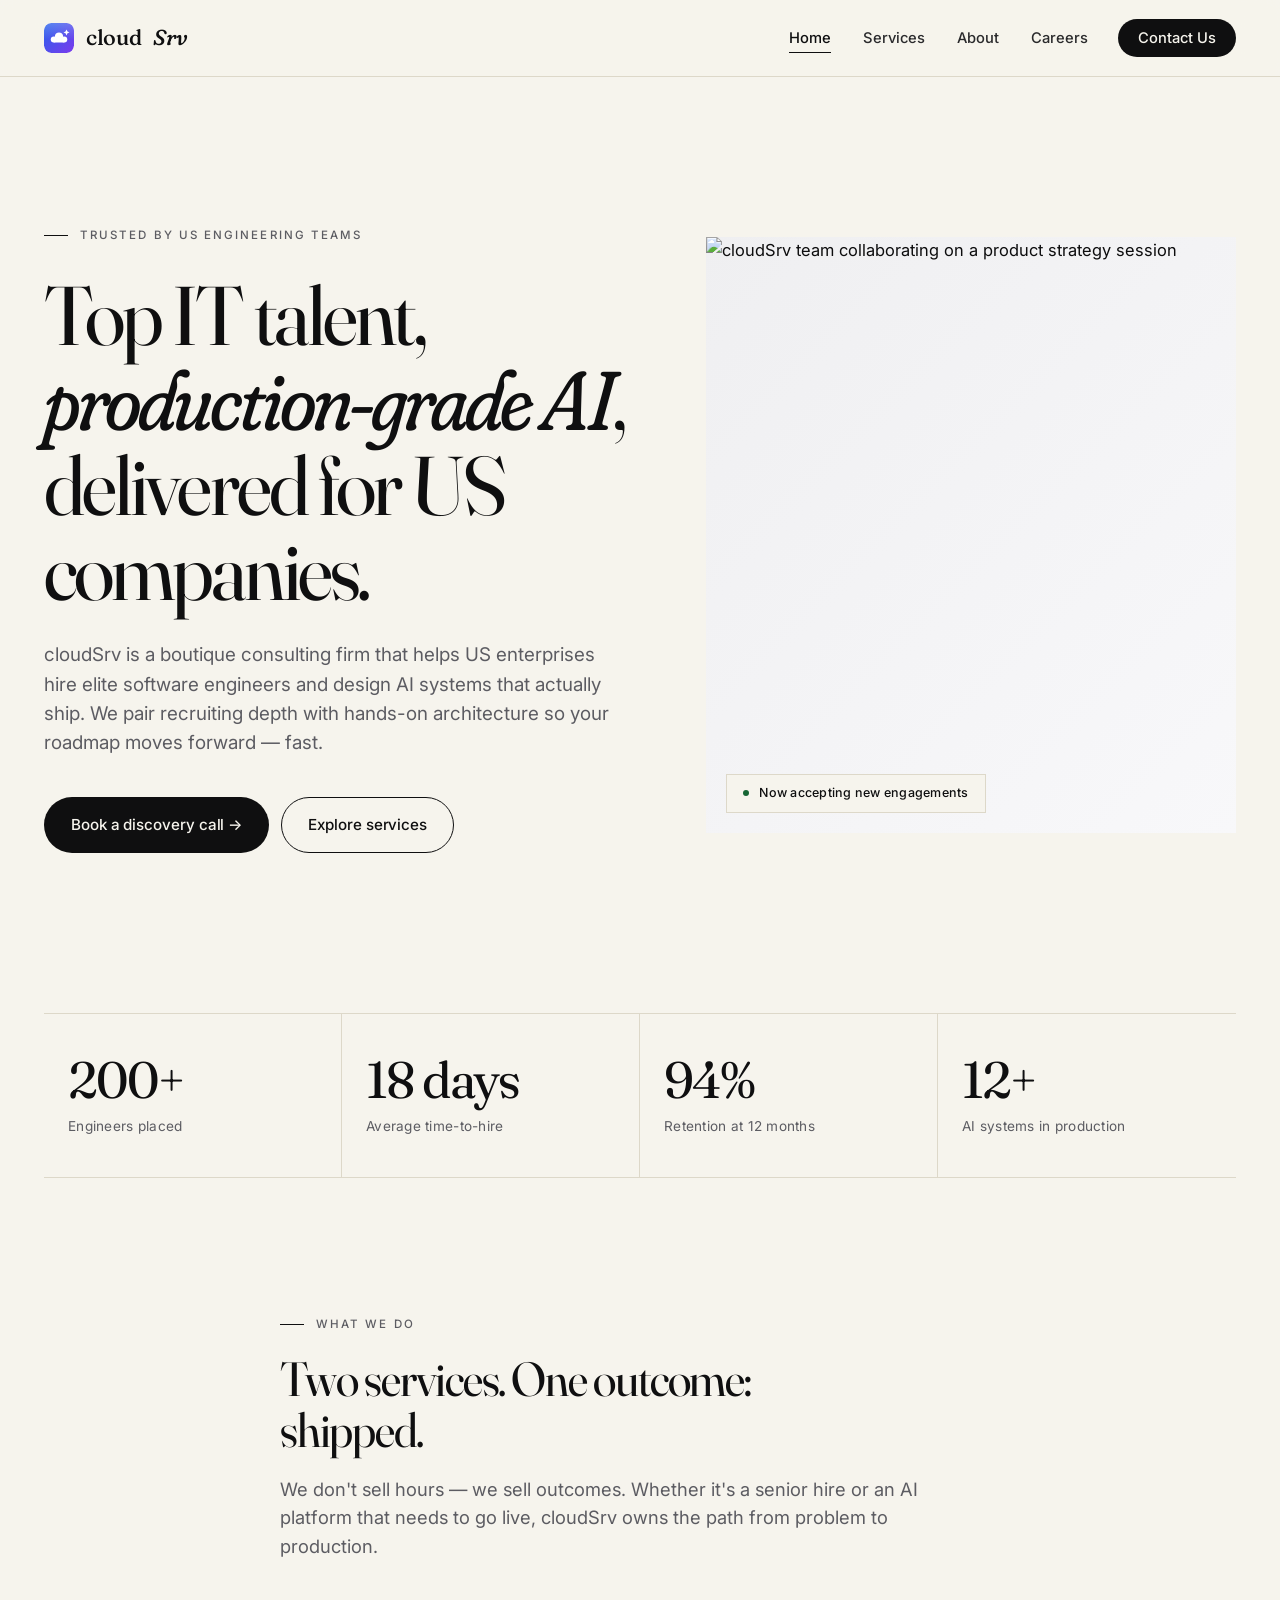
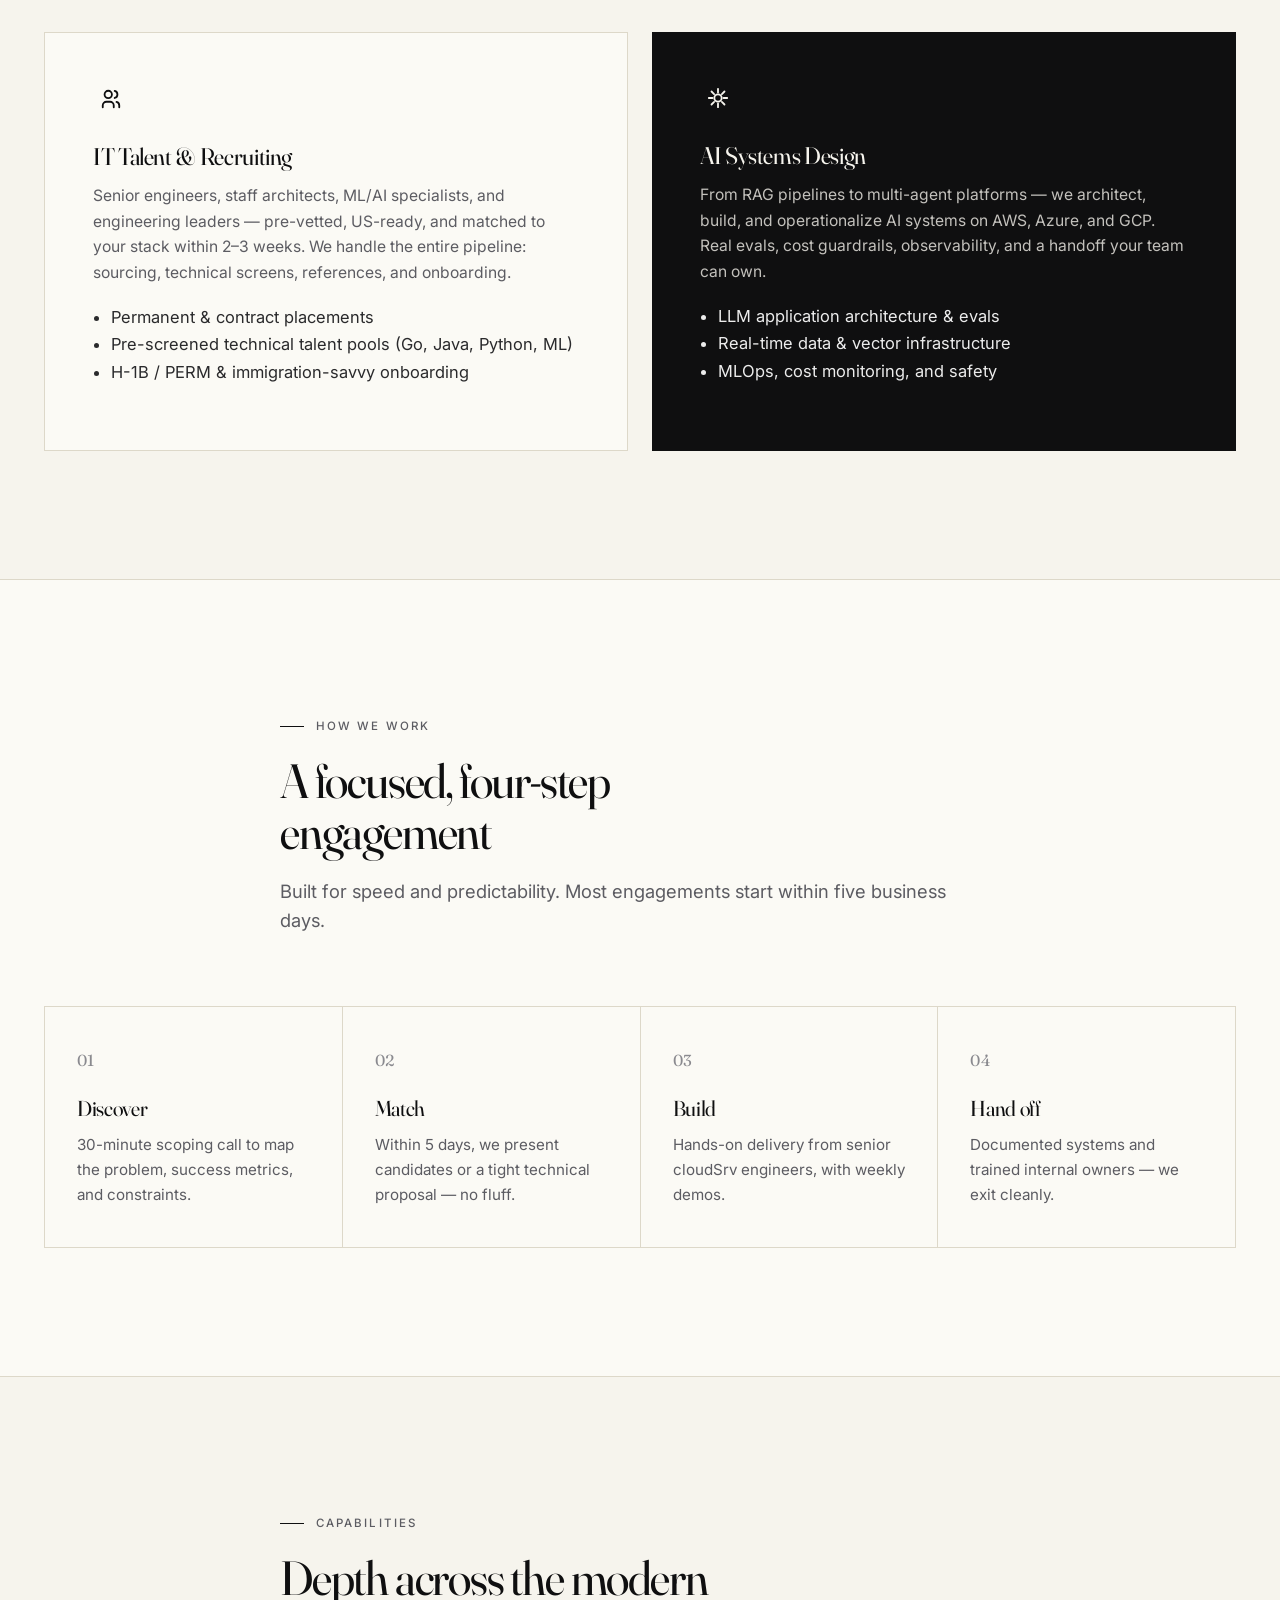
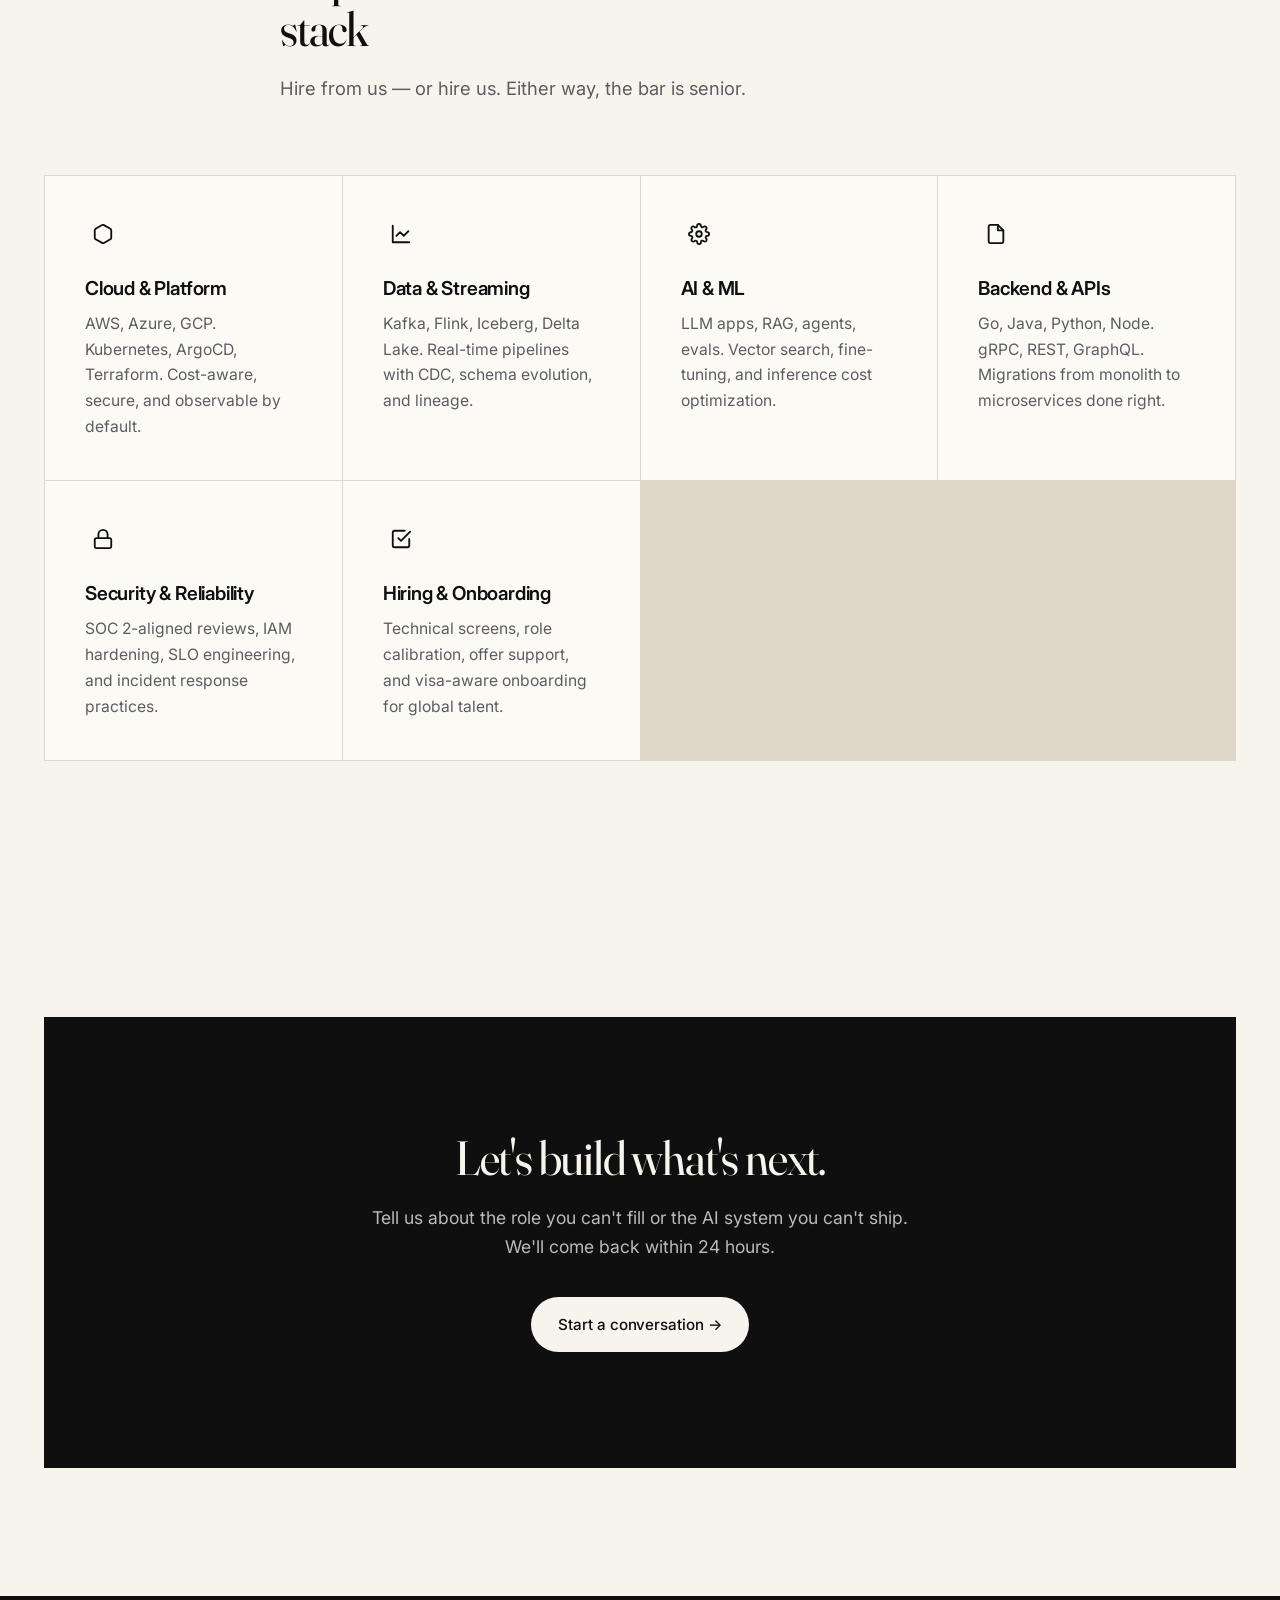
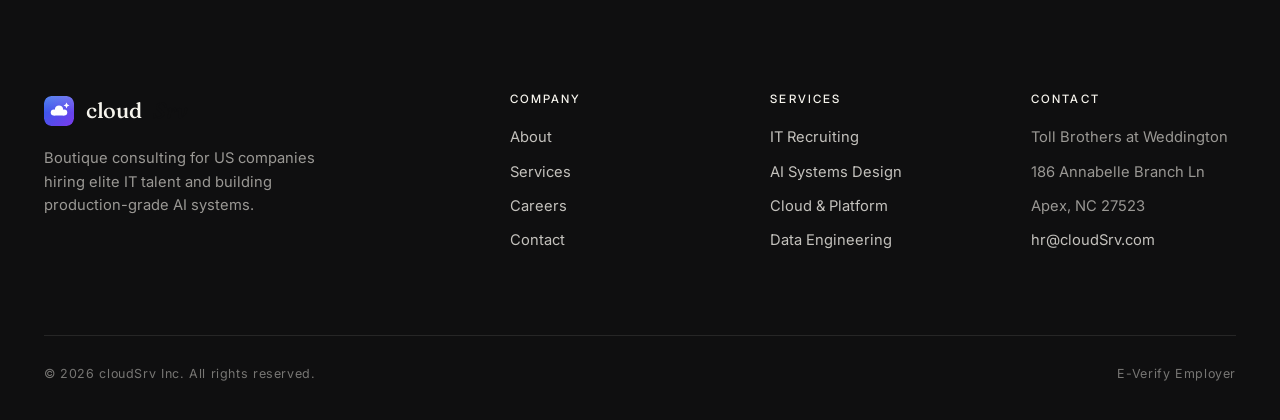
==== index.html @ b910a532 "Editorial redesign: serif display, cream palette, hairline aesthetic Major typographic and aesthetic" ====
<!DOCTYPE html>
<html lang="en">
<head>
  <meta charset="UTF-8" />
  <meta name="viewport" content="width=device-width, initial-scale=1" />
  <title>cloudSrv — Top IT Talent & AI Systems for US Companies</title>
  <meta name="description" content="cloudSrv helps US companies hire elite IT engineers and design production-grade AI systems. Boutique consulting with measurable outcomes." />
  <link rel="icon" type="image/svg+xml" href="assets/logo.svg" />
  <link rel="alternate icon" type="image/png" href="images/favicon.png" />
  <link rel="preconnect" href="https://fonts.googleapis.com" />
  <link rel="preconnect" href="https://fonts.gstatic.com" crossorigin />
  <link href="https://fonts.googleapis.com/css2?family=Fraunces:opsz,wght,SOFT@9..144,300..700,0..100&family=Inter:wght@400;500;600;700&display=swap" rel="stylesheet" />
  <link rel="stylesheet" href="assets/style.css" />
</head>
<body>
<a href="#main" class="skip-link">Skip to content</a>

<nav class="nav">
  <div class="container nav-inner">
    <a href="index.html" class="brand">
      <img class="brand-mark" src="assets/logo.svg" alt="cloudSrv logo" width="36" height="36">
      cloud<span class="brand-light">Srv</span>
    </a>
    <button class="nav-toggle" aria-label="Menu" onclick="document.getElementById('navlinks').classList.toggle('open')">
      <span></span><span></span><span></span>
    </button>
    <ul class="nav-links" id="navlinks">
      <li><a href="index.html" class="active">Home</a></li>
      <li><a href="services.html">Services</a></li>
      <li><a href="aboutus.html">About</a></li>
      <li><a href="careers.html">Careers</a></li>
      <li><a href="contactus.html" class="nav-cta">Contact Us</a></li>
    </ul>
  </div>
</nav>
<main id="main">

<section class="hero">
  <div class="container">
    <div class="hero-grid">
      <div class="hero-inner">
        <span class="eyebrow">Trusted by US Engineering Teams</span>
        <h1>Top IT talent, <span class="gradient-text">production-grade AI</span>, delivered for US companies.</h1>
        <p class="lead">cloudSrv is a boutique consulting firm that helps US enterprises hire elite software engineers and design AI systems that actually ship. We pair recruiting depth with hands-on architecture so your roadmap moves forward — fast.</p>
        <div class="hero-ctas">
          <a href="contactus.html" class="btn btn-primary">Book a discovery call →</a>
          <a href="services.html" class="btn btn-secondary">Explore services</a>
        </div>
      </div>
      <div class="hero-media">
        <img src="https://images.unsplash.com/photo-1522071820081-009f0129c71c?w=1200&amp;q=80&amp;auto=format&amp;fit=crop" alt="cloudSrv team collaborating on a product strategy session" loading="eager" />
        <span class="hero-media-badge">Now accepting new engagements</span>
      </div>
    </div>
  </div>
</section>

<section class="container">
  <div class="stats">
    <div class="stat"><div class="stat-num">200+</div><div class="stat-label">Engineers placed</div></div>
    <div class="stat"><div class="stat-num">18 days</div><div class="stat-label">Average time-to-hire</div></div>
    <div class="stat"><div class="stat-num">94%</div><div class="stat-label">Retention at 12 months</div></div>
    <div class="stat"><div class="stat-num">12+</div><div class="stat-label">AI systems in production</div></div>
  </div>
</section>

<section class="section">
  <div class="container">
    <div class="section-head">
      <span class="eyebrow">What we do</span>
      <h2>Two services. One outcome: shipped.</h2>
      <p>We don't sell hours — we sell outcomes. Whether it's a senior hire or an AI platform that needs to go live, cloudSrv owns the path from problem to production.</p>
    </div>
    <div class="grid grid-2">
      <div class="card card-feature">
        <div class="card-icon">
          <svg width="26" height="26" viewBox="0 0 24 24" fill="none" stroke="#2563EB" stroke-width="2" stroke-linecap="round" stroke-linejoin="round"><circle cx="9" cy="7" r="4"/><path d="M3 21v-2a4 4 0 0 1 4-4h4a4 4 0 0 1 4 4v2"/><path d="M16 3.13a4 4 0 0 1 0 7.75"/><path d="M21 21v-2a4 4 0 0 0-3-3.87"/></svg>
        </div>
        <h3>IT Talent &amp; Recruiting</h3>
        <p>Senior engineers, staff architects, ML/AI specialists, and engineering leaders — pre-vetted, US-ready, and matched to your stack within 2–3 weeks. We handle the entire pipeline: sourcing, technical screens, references, and onboarding.</p>
        <ul style="margin-top: 18px; padding-left: 18px; color: var(--ink-2);">
          <li>Permanent &amp; contract placements</li>
          <li>Pre-screened technical talent pools (Go, Java, Python, ML)</li>
          <li>H-1B / PERM &amp; immigration-savvy onboarding</li>
        </ul>
      </div>
      <div class="card card-feature card-grad">
        <div class="card-icon">
          <svg width="26" height="26" viewBox="0 0 24 24" fill="none" stroke="white" stroke-width="2" stroke-linecap="round" stroke-linejoin="round"><path d="M12 2v4"/><path d="M12 18v4"/><path d="m4.93 4.93 2.83 2.83"/><path d="m16.24 16.24 2.83 2.83"/><path d="M2 12h4"/><path d="M18 12h4"/><path d="m4.93 19.07 2.83-2.83"/><path d="m16.24 7.76 2.83-2.83"/><circle cx="12" cy="12" r="4"/></svg>
        </div>
        <h3>AI Systems Design</h3>
        <p>From RAG pipelines to multi-agent platforms — we architect, build, and operationalize AI systems on AWS, Azure, and GCP. Real evals, cost guardrails, observability, and a handoff your team can own.</p>
        <ul style="margin-top: 18px; padding-left: 18px; color: rgba(255,255,255,0.92);">
          <li>LLM application architecture &amp; evals</li>
          <li>Real-time data &amp; vector infrastructure</li>
          <li>MLOps, cost monitoring, and safety</li>
        </ul>
      </div>
    </div>
  </div>
</section>

<section class="section section-alt">
  <div class="container">
    <div class="section-head">
      <span class="eyebrow">How we work</span>
      <h2>A focused, four-step engagement</h2>
      <p>Built for speed and predictability. Most engagements start within five business days.</p>
    </div>
    <div class="steps">
      <div class="step"><h4>Discover</h4><p>30-minute scoping call to map the problem, success metrics, and constraints.</p></div>
      <div class="step"><h4>Match</h4><p>Within 5 days, we present candidates or a tight technical proposal — no fluff.</p></div>
      <div class="step"><h4>Build</h4><p>Hands-on delivery from senior cloudSrv engineers, with weekly demos.</p></div>
      <div class="step"><h4>Hand off</h4><p>Documented systems and trained internal owners — we exit cleanly.</p></div>
    </div>
  </div>
</section>

<section class="section">
  <div class="container">
    <div class="section-head">
      <span class="eyebrow">Capabilities</span>
      <h2>Depth across the modern stack</h2>
      <p>Hire from us — or hire us. Either way, the bar is senior.</p>
    </div>
    <div class="grid grid-3 grid-hairline">
      <div class="card">
        <div class="card-icon"><svg width="22" height="22" viewBox="0 0 24 24" fill="none" stroke="#7C3AED" stroke-width="2" stroke-linecap="round" stroke-linejoin="round"><path d="M21 16V8a2 2 0 0 0-1-1.73l-7-4a2 2 0 0 0-2 0l-7 4A2 2 0 0 0 3 8v8a2 2 0 0 0 1 1.73l7 4a2 2 0 0 0 2 0l7-4A2 2 0 0 0 21 16z"/></svg></div>
        <h3>Cloud &amp; Platform</h3>
        <p>AWS, Azure, GCP. Kubernetes, ArgoCD, Terraform. Cost-aware, secure, and observable by default.</p>
      </div>
      <div class="card">
        <div class="card-icon"><svg width="22" height="22" viewBox="0 0 24 24" fill="none" stroke="#2563EB" stroke-width="2" stroke-linecap="round" stroke-linejoin="round"><path d="M3 3v18h18"/><path d="m7 14 4-4 4 4 5-5"/></svg></div>
        <h3>Data &amp; Streaming</h3>
        <p>Kafka, Flink, Iceberg, Delta Lake. Real-time pipelines with CDC, schema evolution, and lineage.</p>
      </div>
      <div class="card">
        <div class="card-icon"><svg width="22" height="22" viewBox="0 0 24 24" fill="none" stroke="#10B981" stroke-width="2" stroke-linecap="round" stroke-linejoin="round"><circle cx="12" cy="12" r="3"/><path d="M19.4 15a1.65 1.65 0 0 0 .33 1.82l.06.06a2 2 0 0 1 0 2.83 2 2 0 0 1-2.83 0l-.06-.06a1.65 1.65 0 0 0-1.82-.33 1.65 1.65 0 0 0-1 1.51V21a2 2 0 0 1-2 2 2 2 0 0 1-2-2v-.09A1.65 1.65 0 0 0 9 19.4a1.65 1.65 0 0 0-1.82.33l-.06.06a2 2 0 0 1-2.83 0 2 2 0 0 1 0-2.83l.06-.06a1.65 1.65 0 0 0 .33-1.82 1.65 1.65 0 0 0-1.51-1H3a2 2 0 0 1-2-2 2 2 0 0 1 2-2h.09A1.65 1.65 0 0 0 4.6 9a1.65 1.65 0 0 0-.33-1.82l-.06-.06a2 2 0 0 1 0-2.83 2 2 0 0 1 2.83 0l.06.06a1.65 1.65 0 0 0 1.82.33H9a1.65 1.65 0 0 0 1-1.51V3a2 2 0 0 1 2-2 2 2 0 0 1 2 2v.09a1.65 1.65 0 0 0 1 1.51 1.65 1.65 0 0 0 1.82-.33l.06-.06a2 2 0 0 1 2.83 0 2 2 0 0 1 0 2.83l-.06.06a1.65 1.65 0 0 0-.33 1.82V9a1.65 1.65 0 0 0 1.51 1H21a2 2 0 0 1 2 2 2 2 0 0 1-2 2h-.09a1.65 1.65 0 0 0-1.51 1z"/></svg></div>
        <h3>AI &amp; ML</h3>
        <p>LLM apps, RAG, agents, evals. Vector search, fine-tuning, and inference cost optimization.</p>
      </div>
      <div class="card">
        <div class="card-icon"><svg width="22" height="22" viewBox="0 0 24 24" fill="none" stroke="#F59E0B" stroke-width="2" stroke-linecap="round" stroke-linejoin="round"><path d="M14 2H6a2 2 0 0 0-2 2v16a2 2 0 0 0 2 2h12a2 2 0 0 0 2-2V8z"/><polyline points="14 2 14 8 20 8"/></svg></div>
        <h3>Backend &amp; APIs</h3>
        <p>Go, Java, Python, Node. gRPC, REST, GraphQL. Migrations from monolith to microservices done right.</p>
      </div>
      <div class="card">
        <div class="card-icon"><svg width="22" height="22" viewBox="0 0 24 24" fill="none" stroke="#EF4444" stroke-width="2" stroke-linecap="round" stroke-linejoin="round"><rect x="3" y="11" width="18" height="11" rx="2" ry="2"/><path d="M7 11V7a5 5 0 0 1 10 0v4"/></svg></div>
        <h3>Security &amp; Reliability</h3>
        <p>SOC 2-aligned reviews, IAM hardening, SLO engineering, and incident response practices.</p>
      </div>
      <div class="card">
        <div class="card-icon"><svg width="22" height="22" viewBox="0 0 24 24" fill="none" stroke="#06B6D4" stroke-width="2" stroke-linecap="round" stroke-linejoin="round"><path d="M9 11l3 3L22 4"/><path d="M21 12v7a2 2 0 0 1-2 2H5a2 2 0 0 1-2-2V5a2 2 0 0 1 2-2h11"/></svg></div>
        <h3>Hiring &amp; Onboarding</h3>
        <p>Technical screens, role calibration, offer support, and visa-aware onboarding for global talent.</p>
      </div>
    </div>
  </div>
</section>

<section class="section">
  <div class="container">
    <div class="cta-band">
      <h2>Let's build what's next.</h2>
      <p>Tell us about the role you can't fill or the AI system you can't ship. We'll come back within 24 hours.</p>
      <a href="contactus.html" class="btn btn-primary">Start a conversation →</a>
    </div>
  </div>
</section>

</main>
<footer class="footer">
  <div class="container">
    <div class="footer-grid">
      <div>
        <div class="brand">
          <img class="brand-mark" src="assets/logo.svg" alt="cloudSrv logo" width="36" height="36">
          cloud<span class="brand-light">Srv</span>
        </div>
        <p>Boutique consulting for US companies hiring elite IT talent and building production-grade AI systems.</p>
      </div>
      <div>
        <h4>Company</h4>
        <ul>
          <li><a href="aboutus.html">About</a></li>
          <li><a href="services.html">Services</a></li>
          <li><a href="careers.html">Careers</a></li>
          <li><a href="contactus.html">Contact</a></li>
        </ul>
      </div>
      <div>
        <h4>Services</h4>
        <ul>
          <li><a href="services.html#talent">IT Recruiting</a></li>
          <li><a href="services.html#ai">AI Systems Design</a></li>
          <li><a href="services.html#cloud">Cloud &amp; Platform</a></li>
          <li><a href="services.html#data">Data Engineering</a></li>
        </ul>
      </div>
      <div>
        <h4>Contact</h4>
        <ul>
          <li>Toll Brothers at Weddington</li>
          <li>186 Annabelle Branch Ln</li>
          <li>Apex, NC 27523</li>
          <li><a href="mailto:hr@cloudSrv.com">hr@cloudSrv.com</a></li>
        </ul>
      </div>
    </div>
    <div class="footer-bottom">
      <span>© 2026 cloudSrv Inc. All rights reserved.</span>
      <span>E-Verify Employer</span>
    </div>
  </div>
</footer>

</body>
</html>
---- assets/style.css ----
/* cloudSrv — Editorial Design System */
:root {
  /* Palette: warm cream + deep navy. One accent. No gradient soup. */
  --bg:         #F6F4ED;        /* warm cream */
  --surface:    #FBFAF5;        /* pure paper */
  --surface-2:  #EFECDF;        /* recessed cream */
  --ink:        #0F0F10;        /* near-black, never pure */
  --ink-2:      #2A2A2C;
  --muted:      #5C5C62;
  --muted-2:    #8A8A8F;
  --line:       #DDD8C9;        /* warm hairline */
  --line-strong:#1A1A1C;
  --accent:     #15233E;        /* deep navy — the only accent */
  --accent-soft:rgba(21, 35, 62, 0.06);
  --accent-2:   #C2410C;        /* burnt sienna — reserved for rare emphasis */
  --success:    #166534;
  --gradient:   linear-gradient(135deg, #2563EB 0%, #7C3AED 100%); /* retained only for the brand mark */
  --gradient-soft: rgba(21, 35, 62, 0.04);
  --shadow-sm:  0 1px 0 rgba(15, 15, 16, 0.04);
  --shadow-md:  0 1px 0 rgba(15, 15, 16, 0.06);
  --shadow-lg:  0 18px 48px -28px rgba(15, 15, 16, 0.18);
  --radius:     6px;
  --radius-lg:  10px;
  --container:  1240px;
  --font-display: 'Fraunces', 'Iowan Old Style', 'Times New Roman', Georgia, serif;
  --font-sans:    'Inter', -apple-system, BlinkMacSystemFont, 'Segoe UI', Roboto, sans-serif;
}

* { box-sizing: border-box; }
html, body { margin: 0; padding: 0; }
html { scroll-behavior: smooth; }

body {
  font-family: var(--font-sans);
  color: var(--ink);
  background: var(--bg);
  font-size: 16.5px;
  line-height: 1.65;
  -webkit-font-smoothing: antialiased;
  -moz-osx-font-smoothing: grayscale;
  text-rendering: optimizeLegibility;
}

h1, h2, h3, h4, h5 { font-family: var(--font-display); font-weight: 400; letter-spacing: -0.02em; line-height: 1.05; margin: 0 0 0.5em; color: var(--ink); font-variation-settings: "opsz" 144; }
h1 { font-size: clamp(2.6rem, 6.5vw, 5.2rem); letter-spacing: -0.035em; font-weight: 400; line-height: 1.02; }
h2 { font-size: clamp(1.9rem, 4vw, 3rem); letter-spacing: -0.025em; font-weight: 400; }
h3 { font-family: var(--font-sans); font-size: 1.2rem; font-weight: 600; letter-spacing: -0.01em; line-height: 1.3; }
h4 { font-family: var(--font-sans); font-size: 1rem; font-weight: 600; }
em, .accent-italic { font-style: italic; font-family: var(--font-display); font-variation-settings: "opsz" 144, "SOFT" 100; color: var(--ink); }
p { margin: 0 0 1em; color: var(--muted); }
a { color: var(--ink); text-decoration: none; transition: color .2s ease, opacity .2s ease; }
a:hover { color: var(--muted); }
strong { color: var(--ink); font-weight: 600; }

.container { max-width: var(--container); margin: 0 auto; padding: 0 24px; }

/* ===== Navigation ===== */
.nav {
  position: sticky; top: 0; z-index: 50;
  backdrop-filter: saturate(180%) blur(16px);
  -webkit-backdrop-filter: saturate(180%) blur(16px);
  background: rgba(246, 244, 237, 0.82);
  border-bottom: 1px solid var(--line);
}
.nav-inner { display: flex; align-items: center; justify-content: space-between; height: 76px; }
.brand { display: inline-flex; align-items: center; gap: 12px; color: var(--ink); font-family: var(--font-display); font-weight: 500; font-size: 1.35rem; letter-spacing: -0.015em; font-variation-settings: "opsz" 14; }
.brand-mark {
  width: 30px; height: 30px;
  display: block;
  border-radius: 7px;
  transition: transform .25s ease;
}
.brand:hover .brand-mark { transform: rotate(-3deg); }
.brand span.brand-light { color: var(--ink); font-style: italic; font-variation-settings: "opsz" 14, "SOFT" 100; }
.nav-links { display: flex; gap: 4px; align-items: center; list-style: none; padding: 0; margin: 0; }
.nav-links a { color: var(--ink-2); font-weight: 500; padding: 8px 14px; font-size: 0.92rem; transition: color .2s ease; position: relative; }
.nav-links a:hover { color: var(--ink); }
.nav-links a.active { color: var(--ink); }
.nav-links a.active::after {
  content: ''; position: absolute; bottom: 2px; left: 14px; right: 14px;
  height: 1px; background: var(--ink);
}
.nav-links a.nav-cta {
  background: var(--ink); color: var(--bg);
  padding: 10px 20px; border-radius: 999px;
  margin-left: 12px; font-weight: 500;
  transition: background .25s ease, color .25s ease;
}
.nav-links a.nav-cta:hover { background: var(--accent); color: var(--bg); }
.nav-toggle { display: none; background: none; border: none; cursor: pointer; padding: 8px; }
.nav-toggle span { display: block; width: 22px; height: 1.5px; background: var(--ink); margin: 5px 0; transition: .2s; }

/* ===== Buttons ===== */
.btn {
  display: inline-flex; align-items: center; gap: 10px;
  padding: 14px 26px; border-radius: 999px;
  font-family: var(--font-sans); font-weight: 500; font-size: 0.95rem; letter-spacing: -0.005em;
  transition: background .25s ease, color .25s ease, border-color .25s ease, transform .15s ease;
  cursor: pointer; border: 1px solid transparent;
}
.btn-primary { background: var(--ink); color: var(--bg); }
.btn-primary:hover { background: var(--accent); color: var(--bg); }
.btn-secondary { background: transparent; color: var(--ink); border-color: var(--ink); }
.btn-secondary:hover { background: var(--ink); color: var(--bg); }
.btn-accent { background: var(--accent); color: var(--bg); }
.btn-accent:hover { background: var(--ink); color: var(--bg); }
.btn:active { transform: translateY(0.5px); }

/* ===== Hero ===== */
.hero { padding: clamp(72px, 11vw, 140px) 0 clamp(96px, 13vw, 160px); position: relative; }
.hero-inner { position: relative; z-index: 1; max-width: 880px; }
.hero-grid { display: grid; grid-template-columns: 1.1fr 1fr; gap: 80px; align-items: center; position: relative; z-index: 1; }
.hero-grid .hero-inner { max-width: none; }
@media (max-width: 960px) { .hero-grid { grid-template-columns: 1fr; gap: 56px; } }
.hero-media { position: relative; overflow: hidden; }
.hero-media img { width: 100%; height: 100%; object-fit: cover; aspect-ratio: 4/4.5; display: block; filter: saturate(0.95) contrast(1.02); }
.hero-media-badge {
  position: absolute; bottom: 20px; left: 20px;
  padding: 8px 16px;
  background: var(--bg); color: var(--ink);
  font-family: var(--font-sans); font-size: 0.78rem; font-weight: 500; letter-spacing: 0.02em;
  display: inline-flex; align-items: center; gap: 10px;
  border: 1px solid var(--line);
}
.hero-media-badge::before { content: ''; width: 6px; height: 6px; border-radius: 50%; background: var(--success); }
.section-media { overflow: hidden; position: relative; }
.section-media img { width: 100%; aspect-ratio: 4/3; object-fit: cover; display: block; transition: transform .8s cubic-bezier(.2,.7,.2,1); filter: saturate(0.95) contrast(1.02); }
.section-media:hover img { transform: scale(1.02); }
.eyebrow {
  display: inline-flex; align-items: center; gap: 12px;
  font-family: var(--font-sans);
  font-size: 0.72rem; font-weight: 500;
  letter-spacing: 0.18em; text-transform: uppercase;
  color: var(--muted);
  margin-bottom: 28px;
  padding: 0;
  background: none;
}
.eyebrow::before { content: ''; width: 24px; height: 1px; background: var(--ink); border-radius: 0; }
.hero h1 { margin-bottom: 28px; }
.hero h1 .gradient-text {
  background: none;
  -webkit-text-fill-color: var(--ink);
  font-style: italic; font-weight: 400;
  font-variation-settings: "opsz" 144, "SOFT" 100;
  color: var(--ink);
}
.hero p.lead { font-size: 1.18rem; color: var(--muted); margin-bottom: 40px; max-width: 580px; line-height: 1.55; }
.hero-ctas { display: flex; gap: 12px; flex-wrap: wrap; }

/* ===== Sections ===== */
.section { padding: clamp(72px, 10vw, 128px) 0; }
.section-head { max-width: 720px; margin: 0 auto 72px; text-align: left; }
.section-head.center { text-align: center; }
.section-head .eyebrow { margin-bottom: 20px; }
.section-head h2 { margin-bottom: 20px; max-width: 18ch; }
.section-head.center h2 { margin-left: auto; margin-right: auto; }
.section-head p { font-size: 1.15rem; color: var(--muted); max-width: 56ch; line-height: 1.55; }
.section-head.center p { margin-left: auto; margin-right: auto; }
.section-alt { background: var(--surface); border-top: 1px solid var(--line); border-bottom: 1px solid var(--line); }

/* ===== Cards / Grid ===== */
.grid { display: grid; gap: 24px; }
.grid-2 { grid-template-columns: repeat(auto-fit, minmax(360px, 1fr)); }
.grid-3 { grid-template-columns: repeat(auto-fit, minmax(280px, 1fr)); }
.grid-4 { grid-template-columns: repeat(auto-fit, minmax(220px, 1fr)); }
/* Editorial hairline grid: borders between cells, no gap */
.grid-hairline { gap: 1px; background: var(--line); border: 1px solid var(--line); }
.grid-hairline .card { border: none; }

.card {
  background: var(--surface);
  border: 1px solid var(--line);
  border-radius: 0;
  padding: 40px;
  transition: background .3s ease;
  position: relative;
  overflow: hidden;
}
.card:hover { background: var(--bg); }
.card-icon {
  width: 36px; height: 36px;
  display: flex; align-items: center; justify-content: center;
  margin-bottom: 24px;
  color: var(--ink);
}
.card-icon svg { width: 22px; height: 22px; stroke: var(--ink); }
.card h3 { margin-bottom: 10px; }
.card p { margin-bottom: 0; font-size: 0.98rem; }
.card-feature { padding: 48px; }
.card-feature h3 { font-size: 1.5rem; font-family: var(--font-display); font-weight: 400; letter-spacing: -0.015em; }

.card-grad {
  background: var(--ink);
  color: var(--bg);
  border: none;
}
.card-grad h3, .card-grad p { color: var(--bg); }
.card-grad p { color: rgba(246, 244, 237, 0.78); }
.card-grad .card-icon svg { stroke: var(--bg); }
.card-grad:hover { background: var(--accent); }

/* ===== Stats strip ===== */
.stats {
  display: grid; grid-template-columns: repeat(auto-fit, minmax(160px, 1fr));
  gap: 0;
  padding: 0;
  border-top: 1px solid var(--line); border-bottom: 1px solid var(--line);
}
.stat { padding: 40px 24px; border-right: 1px solid var(--line); }
.stat:last-child { border-right: none; }
.stat-num {
  font-family: var(--font-display);
  font-size: clamp(2.4rem, 4vw, 3.2rem);
  font-weight: 400;
  letter-spacing: -0.04em;
  line-height: 1;
  color: var(--ink);
  background: none;
  -webkit-text-fill-color: var(--ink);
  margin-bottom: 10px;
}
.stat-label { color: var(--muted); font-size: 0.85rem; letter-spacing: 0.02em; }

/* ===== Process steps ===== */
.steps { display: grid; grid-template-columns: repeat(auto-fit, minmax(220px, 1fr)); gap: 1px; background: var(--line); border: 1px solid var(--line); counter-reset: step; }
.step { padding: 40px 32px; background: var(--surface); counter-increment: step; position: relative; }
.step::before {
  content: counter(step, decimal-leading-zero);
  display: block;
  font-family: var(--font-display);
  font-size: 1rem; font-weight: 400; letter-spacing: 0.02em;
  color: var(--muted-2);
  margin-bottom: 24px;
}
.step h4 { font-family: var(--font-display); font-size: 1.35rem; font-weight: 400; letter-spacing: -0.015em; margin: 0 0 12px; }
.step p { margin: 0; font-size: 0.95rem; color: var(--muted); }

/* ===== CTA band ===== */
.cta-band {
  background: var(--ink);
  color: var(--bg);
  padding: clamp(72px, 9vw, 120px) clamp(40px, 6vw, 80px);
  text-align: center;
  position: relative; overflow: hidden;
  border: 1px solid var(--ink);
}
.cta-band > * { position: relative; z-index: 1; }
.cta-band h2 { color: var(--bg); margin-bottom: 20px; max-width: 22ch; margin-left: auto; margin-right: auto; }
.cta-band p { color: rgba(246, 244, 237, 0.75); font-size: 1.1rem; margin-bottom: 36px; max-width: 50ch; margin-left: auto; margin-right: auto; }
.cta-band .btn-primary { background: var(--bg); color: var(--ink); }
.cta-band .btn-primary:hover { background: transparent; color: var(--bg); border-color: var(--bg); }

/* ===== Page headers (inner pages) ===== */
.page-head { padding: clamp(96px, 11vw, 140px) 0 clamp(48px, 6vw, 72px); position: relative; border-bottom: 1px solid var(--line); }
.page-head-inner { position: relative; z-index: 1; text-align: left; max-width: 880px; }
.page-head-inner h1 { max-width: 18ch; }
.page-head-inner.center { text-align: center; margin: 0 auto; }
.page-head-inner.center h1 { margin-left: auto; margin-right: auto; }
.crumbs { color: var(--muted-2); font-size: 0.78rem; letter-spacing: 0.06em; text-transform: uppercase; margin-bottom: 28px; font-weight: 500; }
.crumbs a { color: var(--muted-2); }
.crumbs a:hover { color: var(--ink); }

/* ===== Job posting card (careers) ===== */
.job {
  background: var(--surface);
  border: 1px solid var(--line);
  padding: 56px;
  margin-bottom: 32px;
}
.job-header { display: flex; flex-wrap: wrap; justify-content: space-between; align-items: flex-start; gap: 16px; padding-bottom: 32px; margin-bottom: 36px; border-bottom: 1px solid var(--line); }
.job-title h2 { font-size: clamp(1.6rem, 2.5vw, 2rem); margin-bottom: 14px; }
.job-meta { display: flex; gap: 20px; flex-wrap: wrap; font-size: 0.85rem; color: var(--muted); letter-spacing: 0.01em; }
.job-meta span { display: inline-flex; align-items: center; gap: 6px; }
.job-tag {
  display: inline-block;
  padding: 6px 14px;
  border: 1px solid var(--ink);
  color: var(--ink); border-radius: 999px;
  font-size: 0.72rem; font-weight: 500;
  letter-spacing: 0.12em; text-transform: uppercase;
}
.job-section { margin-bottom: 32px; }
.job-section:last-child { margin-bottom: 0; }
.job-section h4 { font-size: 0.72rem; text-transform: uppercase; letter-spacing: 0.18em; color: var(--muted-2); font-weight: 500; margin-bottom: 14px; }
.job-section p, .job-section li { color: var(--ink-2); line-height: 1.65; }
.job-section ul { padding-left: 20px; margin: 0; }
.job-section ul li { margin-bottom: 8px; }
.job-skills { display: flex; flex-wrap: wrap; gap: 8px; }
.job-skills span { padding: 6px 12px; background: transparent; font-size: 0.82rem; color: var(--ink-2); border: 1px solid var(--line); }
.job-apply { background: var(--bg); padding: 24px 28px; margin-top: 36px; border: 1px solid var(--line); font-size: 0.95rem; line-height: 1.7; }
.job-apply strong { color: var(--ink); }

/* ===== Contact ===== */
.contact-grid { display: grid; grid-template-columns: 1fr 1fr; gap: 48px; align-items: start; }
@media (max-width: 768px) { .contact-grid { grid-template-columns: 1fr; gap: 32px; } }
.contact-info { display: flex; flex-direction: column; gap: 20px; }
.contact-item { display: flex; gap: 14px; align-items: flex-start; padding: 16px; background: var(--surface); border: 1px solid var(--line); border-radius: var(--radius); }
.contact-item-icon { width: 40px; height: 40px; border-radius: 10px; background: var(--accent-soft); display: grid; place-items: center; flex-shrink: 0; }
.contact-item h4 { font-size: 0.85rem; text-transform: uppercase; letter-spacing: 0.06em; color: var(--muted); font-weight: 600; margin-bottom: 4px; }
.contact-item p { margin: 0; color: var(--ink); }
.form-row { display: grid; grid-template-columns: 1fr 1fr; gap: 16px; margin-bottom: 16px; }
@media (max-width: 600px) { .form-row { grid-template-columns: 1fr; } }
.form-field { display: flex; flex-direction: column; gap: 6px; margin-bottom: 16px; }
.form-field label { font-size: 0.85rem; font-weight: 600; color: var(--ink-2); }
.form-field input, .form-field textarea { padding: 12px 14px; border: 1px solid var(--line); border-radius: 10px; font-family: inherit; font-size: 0.95rem; background: var(--surface); transition: border-color .2s; }
.form-field input:focus, .form-field textarea:focus { outline: none; border-color: var(--accent); box-shadow: 0 0 0 3px var(--accent-soft); }
.form-field textarea { min-height: 140px; resize: vertical; }

/* ===== Footer ===== */
.footer { background: var(--ink); color: rgba(246, 244, 237, 0.65); padding: 96px 0 36px; border-top: 1px solid var(--ink); }
.footer-grid { display: grid; grid-template-columns: 2fr 1fr 1fr 1fr; gap: 56px; margin-bottom: 72px; }
@media (max-width: 768px) { .footer-grid { grid-template-columns: 1fr 1fr; gap: 40px; } }
@media (max-width: 480px) { .footer-grid { grid-template-columns: 1fr; } }
.footer h4 { color: var(--bg); font-family: var(--font-sans); font-size: 0.72rem; letter-spacing: 0.18em; text-transform: uppercase; font-weight: 500; margin-bottom: 20px; }
.footer p { color: rgba(246, 244, 237, 0.6); font-size: 0.92rem; max-width: 32ch; line-height: 1.6; }
.footer ul { list-style: none; padding: 0; margin: 0; }
.footer ul li { margin-bottom: 10px; font-size: 0.92rem; color: rgba(246, 244, 237, 0.6); }
.footer ul a { color: rgba(246, 244, 237, 0.78); font-size: 0.92rem; }
.footer ul a:hover { color: var(--bg); }
.footer .brand { color: var(--bg); margin-bottom: 18px; }
.footer .brand-light { color: var(--bg); }
.footer-bottom { border-top: 1px solid rgba(246, 244, 237, 0.1); padding-top: 28px; display: flex; justify-content: space-between; align-items: center; flex-wrap: wrap; gap: 12px; font-size: 0.78rem; letter-spacing: 0.05em; color: rgba(246, 244, 237, 0.45); }
.footer-bottom a { color: rgba(246, 244, 237, 0.78); }

/* ===== Utility ===== */
.mt-0 { margin-top: 0; }
.text-center { text-align: center; }
.lead { font-size: 1.15rem; color: var(--muted); }
.divider { height: 1px; background: var(--line); margin: 48px 0; border: none; }

/* ===== Mobile ===== */
@media (max-width: 820px) {
  .nav-toggle { display: block; }
  .nav-links {
    position: absolute; top: 72px; left: 0; right: 0;
    background: var(--surface); border-bottom: 1px solid var(--line);
    flex-direction: column; padding: 16px; gap: 4px;
    box-shadow: var(--shadow-md);
    transform: translateY(-8px); opacity: 0; pointer-events: none;
    transition: opacity .22s ease, transform .22s ease;
  }
  .nav-links.open { transform: translateY(0); opacity: 1; pointer-events: auto; }
  .nav-links a { width: 100%; padding: 12px 16px; }
}

/* =====================================================================
   A11Y & POLISH
   ===================================================================== */

:root { color-scheme: light; }
::selection { background: rgba(37, 99, 235, 0.18); color: var(--ink); }
html { scroll-padding-top: 88px; }
img { max-width: 100%; height: auto; }

/* Skip-to-content link (visible only when focused) */
.skip-link {
  position: absolute;
  width: 1px; height: 1px;
  padding: 0; margin: -1px;
  overflow: hidden;
  clip: rect(0, 0, 0, 0);
  clip-path: inset(50%);
  white-space: nowrap;
  border: 0;
}
.skip-link:focus {
  position: fixed;
  top: 16px; left: 16px;
  width: auto; height: auto;
  padding: 12px 18px; margin: 0;
  background: var(--ink); color: white;
  border-radius: 10px;
  font-weight: 600; font-size: 0.9rem;
  text-decoration: none;
  z-index: 1000;
  clip: auto;
  clip-path: none;
  outline: 3px solid var(--accent); outline-offset: 3px;
}

/* Visible keyboard focus rings */
:focus-visible {
  outline: 3px solid rgba(37, 99, 235, 0.45);
  outline-offset: 3px;
  border-radius: 4px;
}
.btn:focus-visible,
.nav-links a:focus-visible,
.brand:focus-visible,
.footer ul a:focus-visible,
.crumbs a:focus-visible {
  outline-color: var(--accent);
  outline-offset: 4px;
}
.nav-toggle:focus-visible { outline: 3px solid var(--accent); outline-offset: 2px; }
.form-field input:focus-visible,
.form-field textarea:focus-visible {
  outline: none; /* the existing box-shadow ring handles it */
}

/* Image loading placeholder (subtle gradient while images load) */
.hero-media,
.section-media { background: linear-gradient(135deg, #EFEFF1 0%, #F8F8FA 100%); }

/* Card hover: nothing fancy — just bg change handled above */
.card { isolation: isolate; }

/* Hero image: subtle reveal on load, no floating animation (felt too playful) */
@keyframes hero-reveal {
  from { opacity: 0; transform: translateY(12px); }
  to   { opacity: 1; transform: translateY(0); }
}
.hero-media { animation: hero-reveal .9s cubic-bezier(.2,.7,.2,1) both; }
.hero-inner > * { animation: hero-reveal .9s cubic-bezier(.2,.7,.2,1) both; }
.hero-inner > *:nth-child(1) { animation-delay: .0s; }
.hero-inner > *:nth-child(2) { animation-delay: .08s; }
.hero-inner > *:nth-child(3) { animation-delay: .16s; }
.hero-inner > *:nth-child(4) { animation-delay: .24s; }

/* Subtle custom scrollbar */
* { scrollbar-width: thin; scrollbar-color: rgba(15, 23, 42, 0.18) transparent; }
::-webkit-scrollbar { width: 10px; height: 10px; }
::-webkit-scrollbar-thumb {
  background: rgba(15, 23, 42, 0.18);
  border-radius: 999px;
  border: 2px solid transparent;
  background-clip: content-box;
}
::-webkit-scrollbar-thumb:hover { background: rgba(15, 23, 42, 0.3); background-clip: content-box; }

/* Reduced motion: respect user preference */
@media (prefers-reduced-motion: reduce) {
  *, *::before, *::after {
    animation-duration: 0.01ms !important;
    animation-iteration-count: 1 !important;
    transition-duration: 0.01ms !important;
    scroll-behavior: auto !important;
  }
  .hero-media { animation: none; }
  .card:hover, .btn:hover, .brand:hover .brand-mark { transform: none !important; }
  .section-media:hover img { transform: none !important; }
}

/* Print: clean job-posting print view */
@media print {
  .nav, .footer, .cta-band, .hero-ctas, .nav-toggle,
  .skip-link, .hero::before, .hero::after, .page-head::before,
  .hero-media, .section-media { display: none !important; }
  html, body { background: white; color: black; }
  .hero, .section { padding: 16px 0; }
  .job { border: 1px solid #000; box-shadow: none; padding: 24px; }
  a { color: black; text-decoration: underline; }
  .eyebrow { background: none; padding: 0; color: black; }
  .eyebrow::before { display: none; }
}
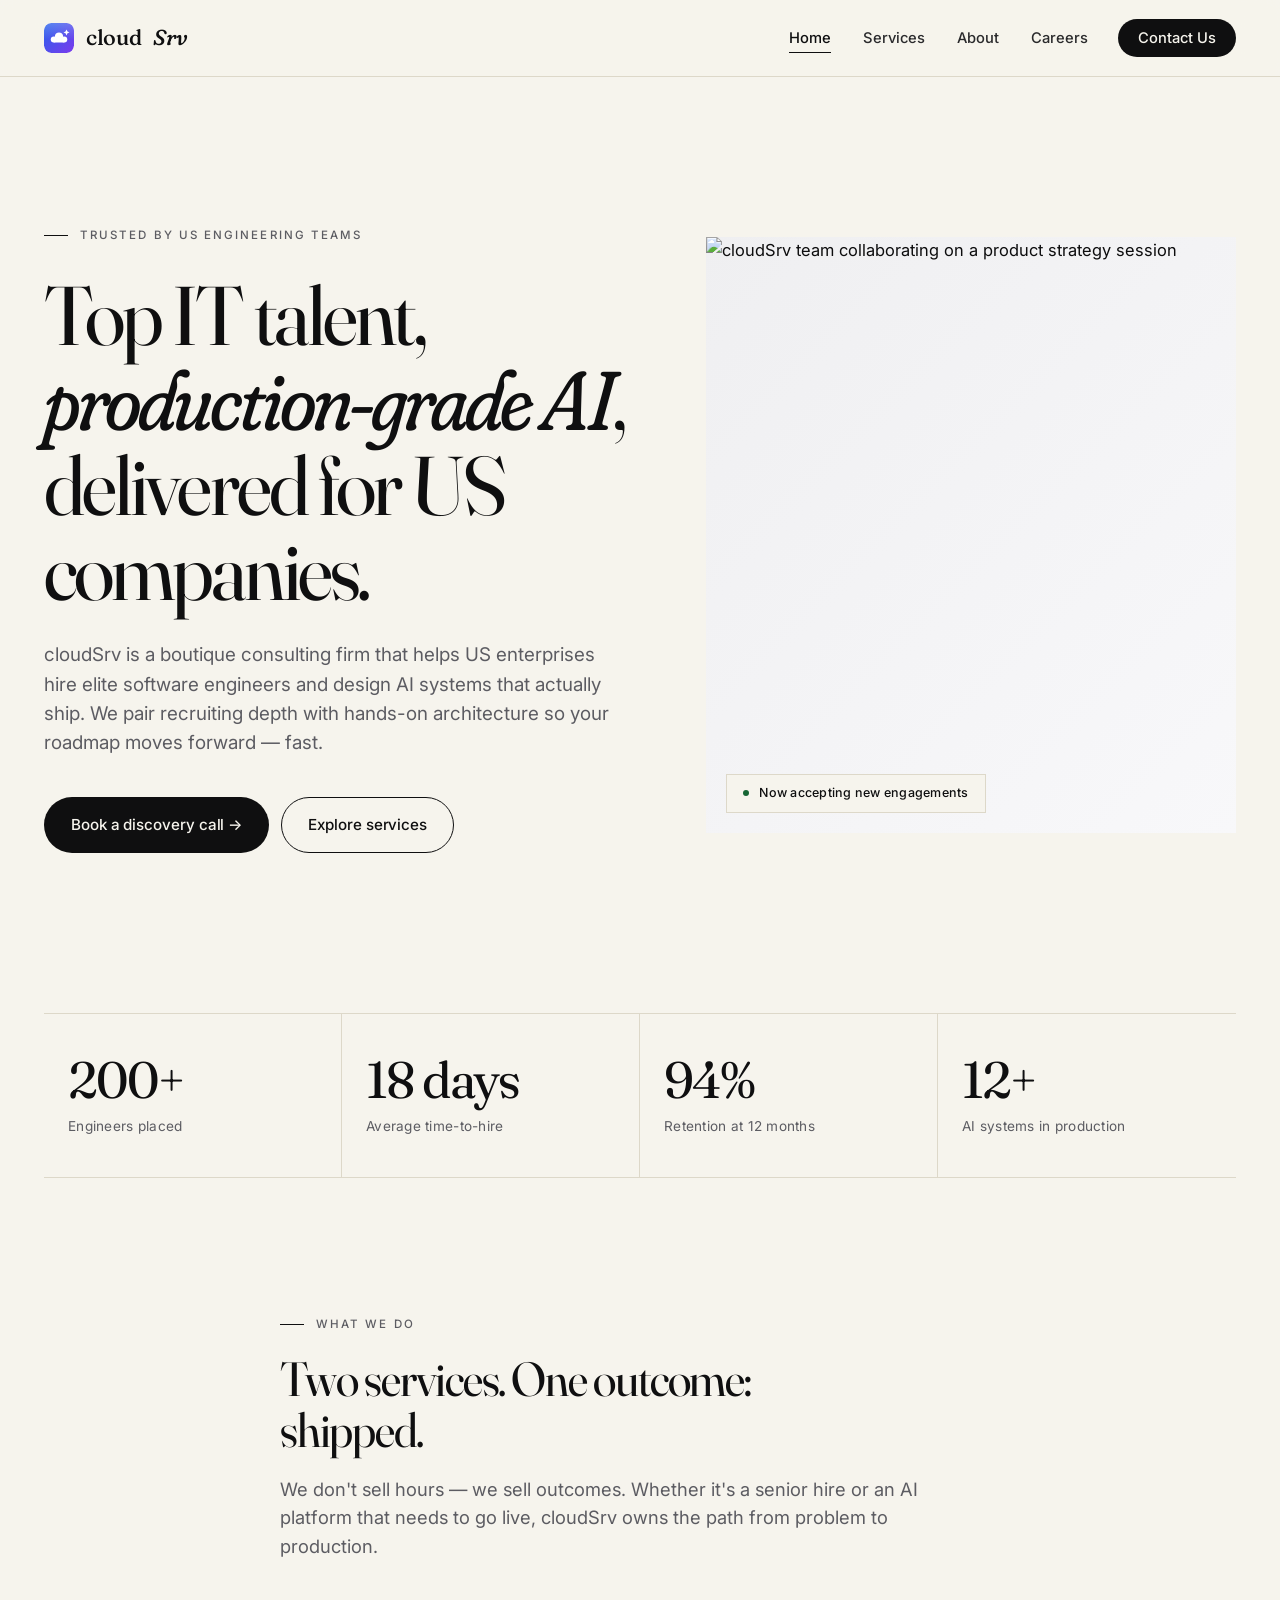
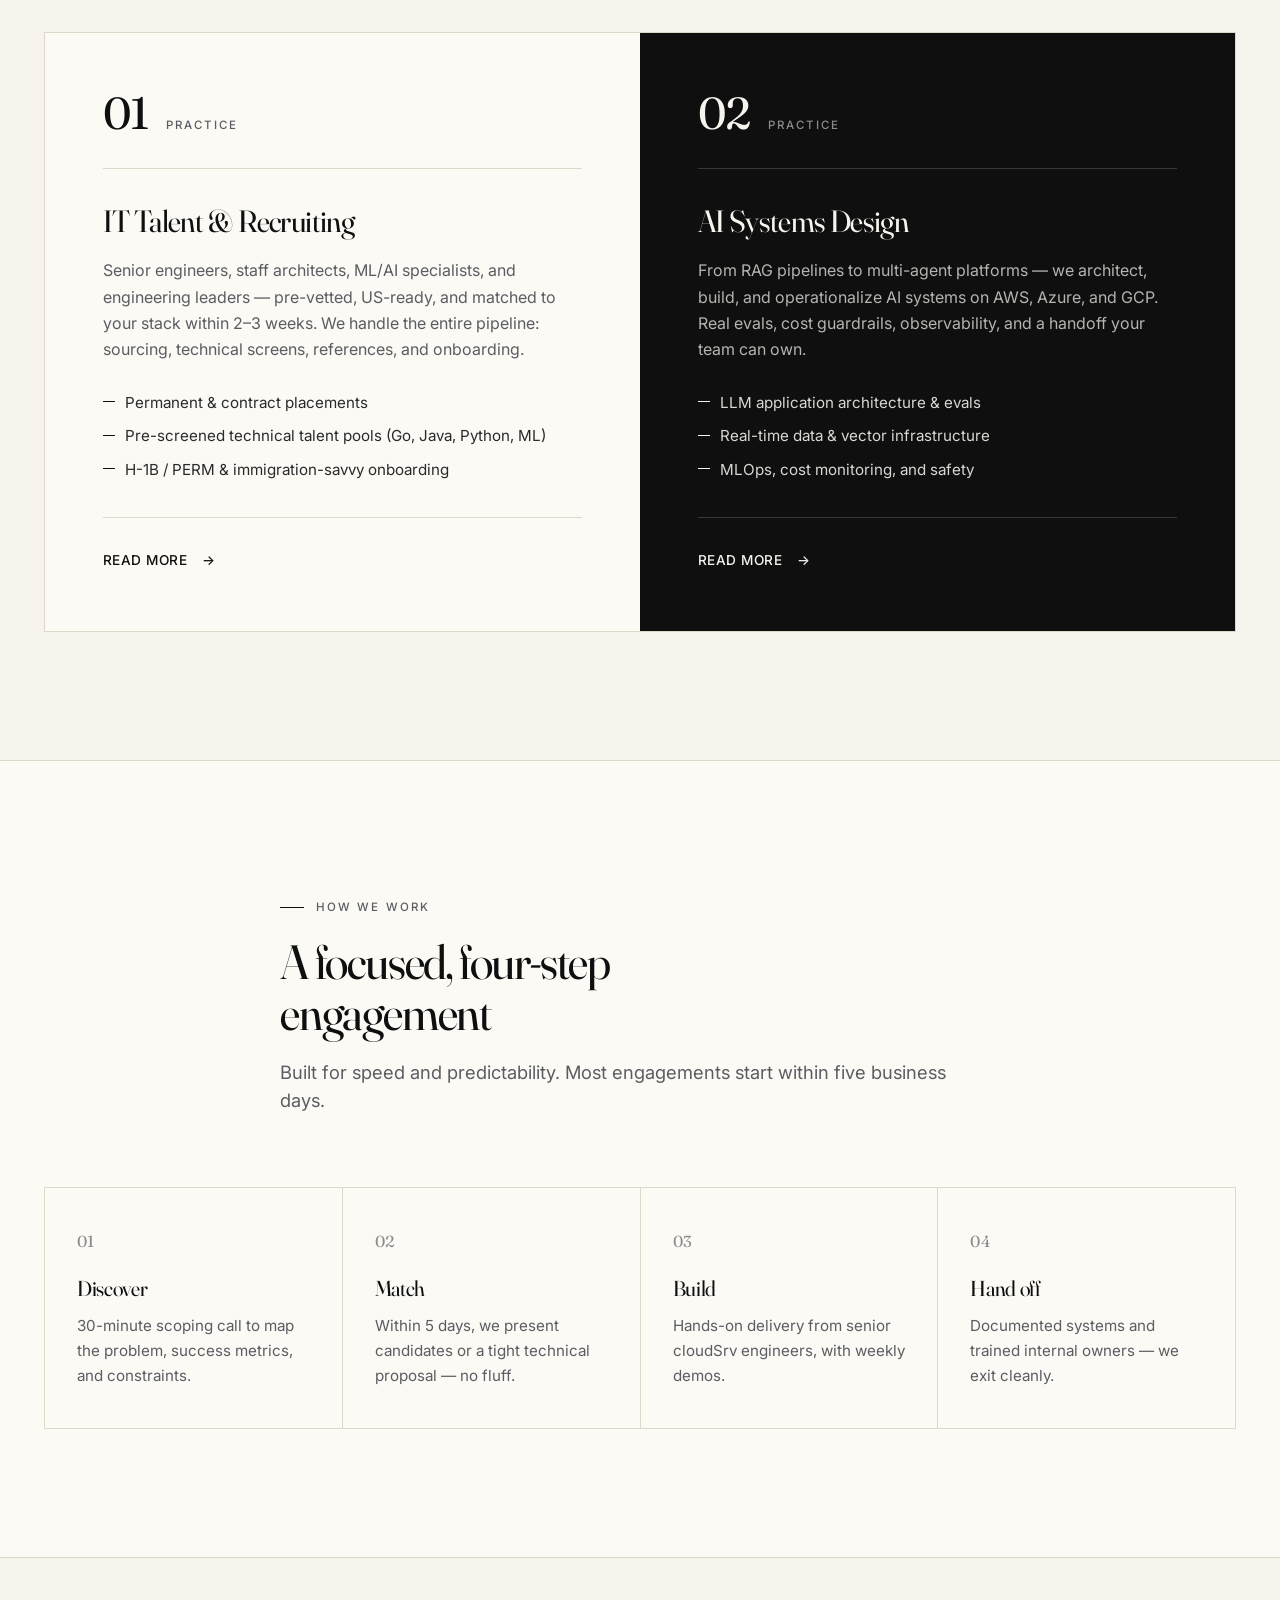
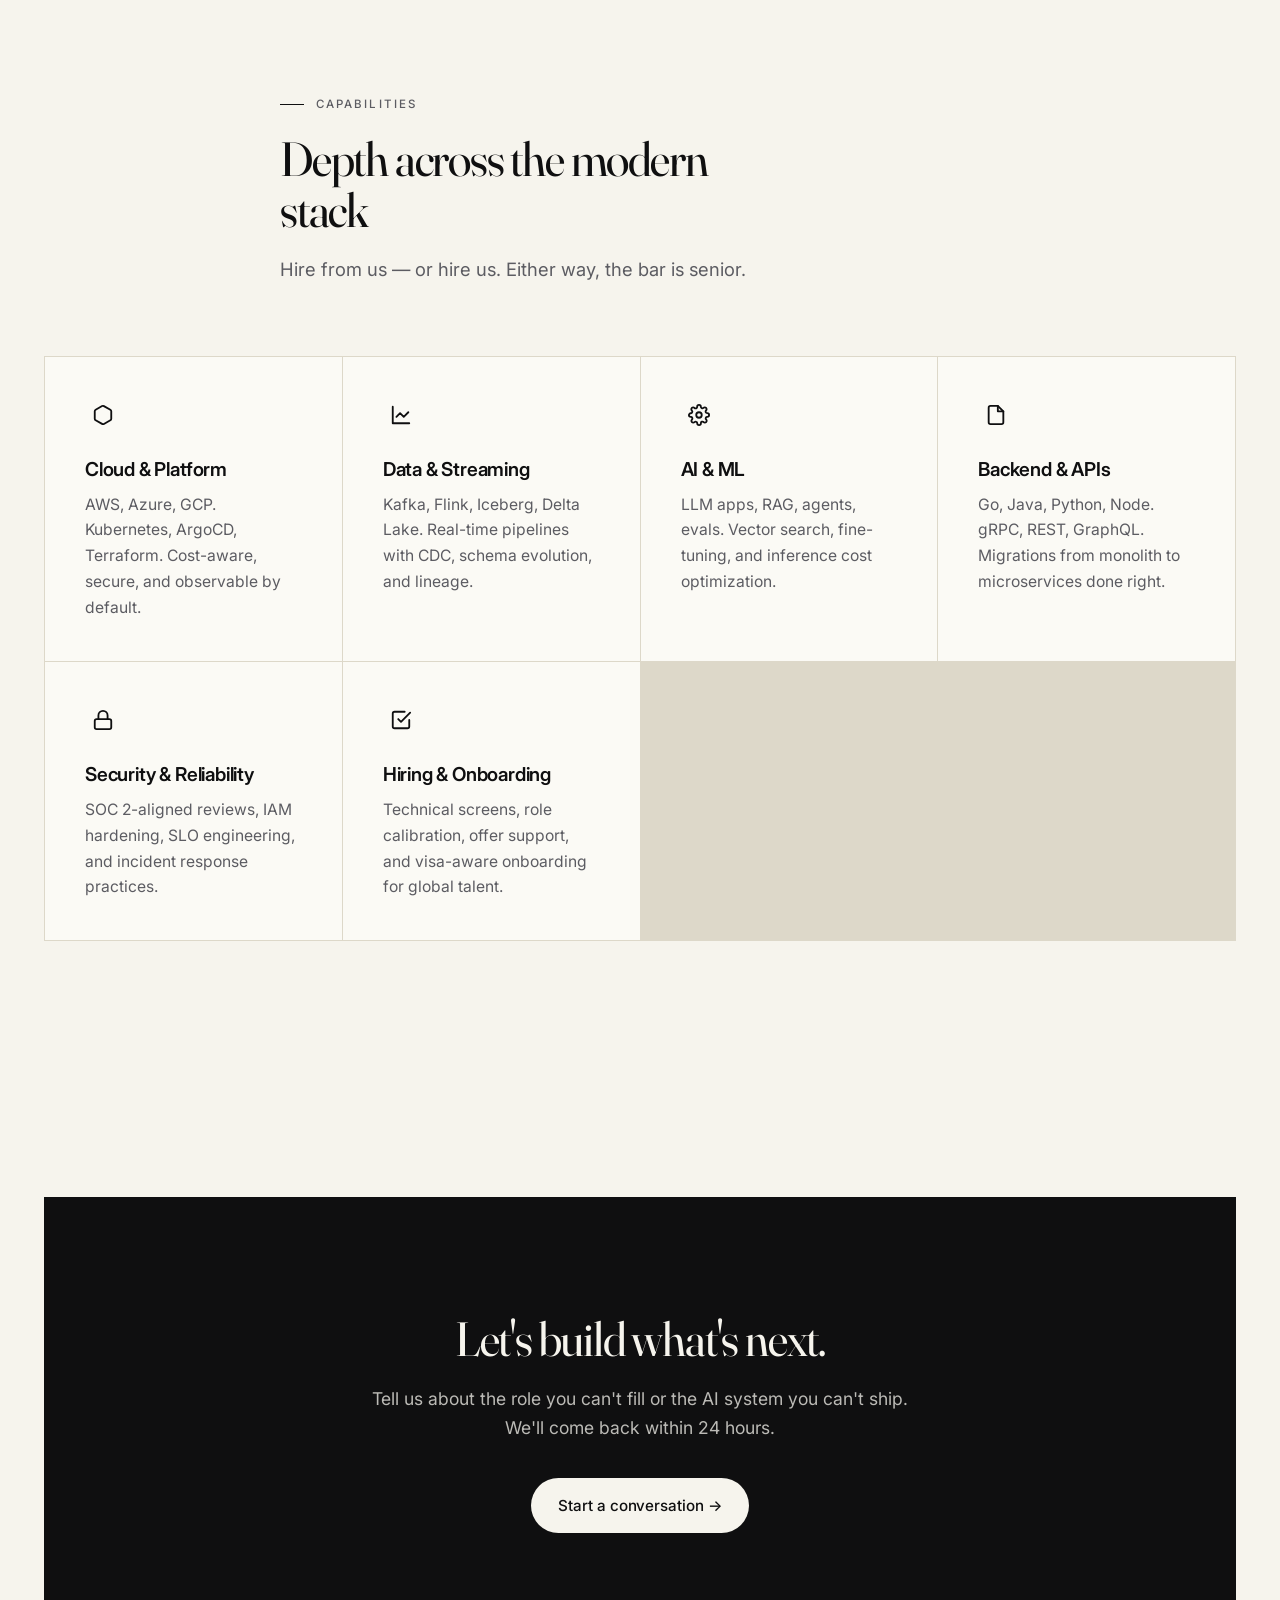
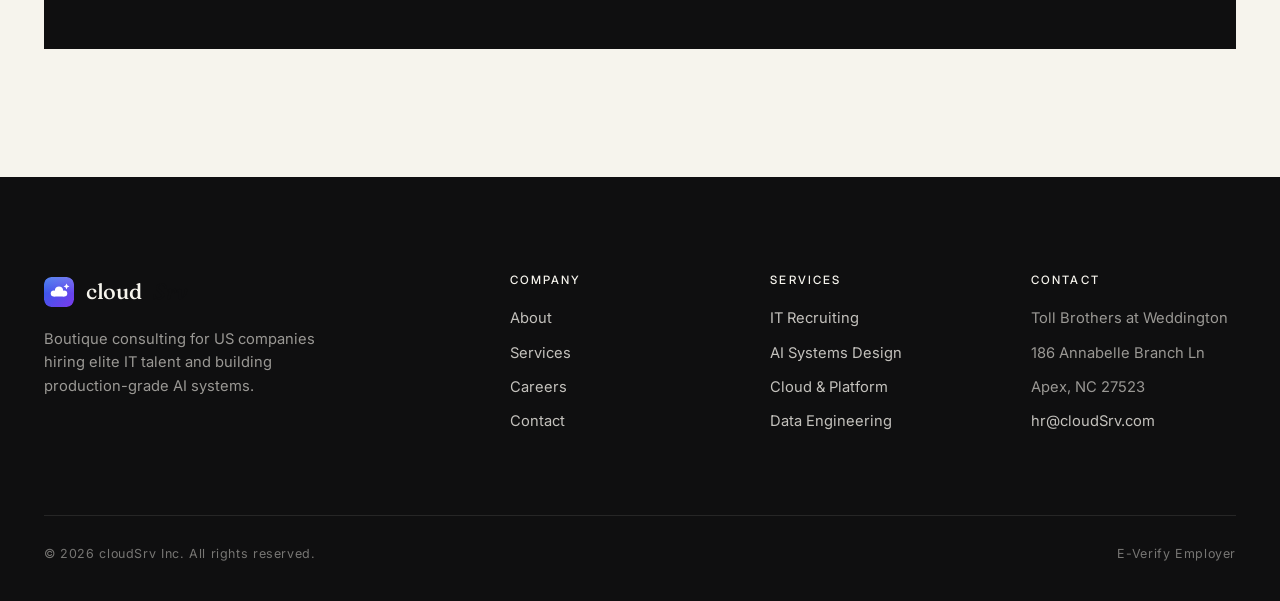
==== commit 47ab3876: "Editorial practice cards: serial numerals, hairline structure, footer link Replace the sparse icon-a" ====
--- a/index.html
+++ b/index.html
@@ -48,7 +48,7 @@
         </div>
       </div>
       <div class="hero-media">
-        <img src="https://images.unsplash.com/photo-1522071820081-009f0129c71c?w=1200&amp;q=80&amp;auto=format&amp;fit=crop" alt="cloudSrv team collaborating on a product strategy session" loading="eager" />
+        <img src="https://images.unsplash.com/photo-1543269865-cbf427effbad?w=1400&amp;q=80&amp;auto=format&amp;fit=crop" alt="cloudSrv team collaborating on a product strategy session" loading="eager" />
         <span class="hero-media-badge">Now accepting new engagements</span>
       </div>
     </div>
@@ -71,31 +71,39 @@
       <h2>Two services. One outcome: shipped.</h2>
       <p>We don't sell hours — we sell outcomes. Whether it's a senior hire or an AI platform that needs to go live, cloudSrv owns the path from problem to production.</p>
     </div>
-    <div class="grid grid-2">
-      <div class="card card-feature">
-        <div class="card-icon">
-          <svg width="26" height="26" viewBox="0 0 24 24" fill="none" stroke="#2563EB" stroke-width="2" stroke-linecap="round" stroke-linejoin="round"><circle cx="9" cy="7" r="4"/><path d="M3 21v-2a4 4 0 0 1 4-4h4a4 4 0 0 1 4 4v2"/><path d="M16 3.13a4 4 0 0 1 0 7.75"/><path d="M21 21v-2a4 4 0 0 0-3-3.87"/></svg>
-        </div>
-        <h3>IT Talent &amp; Recruiting</h3>
-        <p>Senior engineers, staff architects, ML/AI specialists, and engineering leaders — pre-vetted, US-ready, and matched to your stack within 2–3 weeks. We handle the entire pipeline: sourcing, technical screens, references, and onboarding.</p>
-        <ul style="margin-top: 18px; padding-left: 18px; color: var(--ink-2);">
+    <div class="grid grid-2 practice-grid">
+      <article class="practice">
+        <header class="practice-head">
+          <span class="practice-num">01</span>
+          <span class="practice-label">Practice</span>
+        </header>
+        <h3 class="practice-title">IT Talent &amp; Recruiting</h3>
+        <p class="practice-desc">Senior engineers, staff architects, ML/AI specialists, and engineering leaders — pre-vetted, US-ready, and matched to your stack within 2–3 weeks. We handle the entire pipeline: sourcing, technical screens, references, and onboarding.</p>
+        <ul class="practice-list">
           <li>Permanent &amp; contract placements</li>
           <li>Pre-screened technical talent pools (Go, Java, Python, ML)</li>
           <li>H-1B / PERM &amp; immigration-savvy onboarding</li>
         </ul>
-      </div>
-      <div class="card card-feature card-grad">
-        <div class="card-icon">
-          <svg width="26" height="26" viewBox="0 0 24 24" fill="none" stroke="white" stroke-width="2" stroke-linecap="round" stroke-linejoin="round"><path d="M12 2v4"/><path d="M12 18v4"/><path d="m4.93 4.93 2.83 2.83"/><path d="m16.24 16.24 2.83 2.83"/><path d="M2 12h4"/><path d="M18 12h4"/><path d="m4.93 19.07 2.83-2.83"/><path d="m16.24 7.76 2.83-2.83"/><circle cx="12" cy="12" r="4"/></svg>
-        </div>
-        <h3>AI Systems Design</h3>
-        <p>From RAG pipelines to multi-agent platforms — we architect, build, and operationalize AI systems on AWS, Azure, and GCP. Real evals, cost guardrails, observability, and a handoff your team can own.</p>
-        <ul style="margin-top: 18px; padding-left: 18px; color: rgba(255,255,255,0.92);">
+        <footer class="practice-footer">
+          <a href="services.html#talent" class="practice-link">Read more <span aria-hidden="true">→</span></a>
+        </footer>
+      </article>
+      <article class="practice practice-dark">
+        <header class="practice-head">
+          <span class="practice-num">02</span>
+          <span class="practice-label">Practice</span>
+        </header>
+        <h3 class="practice-title">AI Systems Design</h3>
+        <p class="practice-desc">From RAG pipelines to multi-agent platforms — we architect, build, and operationalize AI systems on AWS, Azure, and GCP. Real evals, cost guardrails, observability, and a handoff your team can own.</p>
+        <ul class="practice-list">
           <li>LLM application architecture &amp; evals</li>
           <li>Real-time data &amp; vector infrastructure</li>
           <li>MLOps, cost monitoring, and safety</li>
         </ul>
-      </div>
+        <footer class="practice-footer">
+          <a href="services.html#ai" class="practice-link">Read more <span aria-hidden="true">→</span></a>
+        </footer>
+      </article>
     </div>
   </div>
 </section>
--- a/assets/style.css
+++ b/assets/style.css
@@ -200,6 +200,91 @@
 .card-grad .card-icon svg { stroke: var(--bg); }
 .card-grad:hover { background: var(--accent); }
 
+/* ===== Practice cards (editorial) ===== */
+.practice-grid { gap: 0; background: var(--line); border: 1px solid var(--line); }
+.practice {
+  background: var(--surface);
+  padding: clamp(40px, 4.5vw, 64px);
+  display: flex; flex-direction: column;
+  position: relative;
+  min-height: 480px;
+  transition: background .3s ease;
+}
+.practice:hover { background: var(--bg); }
+.practice-head {
+  display: flex; align-items: baseline; gap: 18px;
+  padding-bottom: 32px;
+  margin-bottom: 36px;
+  border-bottom: 1px solid var(--line);
+}
+.practice-num {
+  font-family: var(--font-display);
+  font-size: clamp(2.4rem, 3.5vw, 3.2rem);
+  font-weight: 400;
+  letter-spacing: -0.03em;
+  line-height: 1;
+  color: var(--ink);
+}
+.practice-label {
+  font-family: var(--font-sans);
+  font-size: 0.72rem; font-weight: 500;
+  letter-spacing: 0.18em; text-transform: uppercase;
+  color: var(--muted);
+}
+.practice-title {
+  font-family: var(--font-display);
+  font-size: clamp(1.7rem, 2.4vw, 2.2rem);
+  font-weight: 400; letter-spacing: -0.02em; line-height: 1.05;
+  margin: 0 0 20px;
+  color: var(--ink);
+}
+.practice-desc { color: var(--muted); font-size: 1rem; line-height: 1.65; margin: 0 0 28px; }
+.practice-list {
+  list-style: none; padding: 0; margin: 0 0 36px;
+  display: flex; flex-direction: column; gap: 10px;
+}
+.practice-list li {
+  position: relative;
+  padding-left: 22px;
+  color: var(--ink-2);
+  font-size: 0.95rem;
+  line-height: 1.55;
+}
+.practice-list li::before {
+  content: ''; position: absolute; left: 0; top: 0.7em;
+  width: 12px; height: 1px;
+  background: var(--ink);
+}
+.practice-footer {
+  margin-top: auto;
+  padding-top: 28px;
+  border-top: 1px solid var(--line);
+}
+.practice-link {
+  font-family: var(--font-sans);
+  font-size: 0.85rem; font-weight: 500;
+  letter-spacing: 0.04em; text-transform: uppercase;
+  color: var(--ink);
+  display: inline-flex; align-items: center; gap: 14px;
+  transition: gap .2s ease, color .2s ease;
+}
+.practice-link span { transition: transform .25s ease; display: inline-block; }
+.practice-link:hover { color: var(--ink); }
+.practice-link:hover span { transform: translateX(6px); }
+
+/* Dark variant */
+.practice-dark { background: var(--ink); color: var(--bg); }
+.practice-dark:hover { background: #1a1a1c; }
+.practice-dark .practice-num,
+.practice-dark .practice-title,
+.practice-dark .practice-link { color: var(--bg); }
+.practice-dark .practice-label { color: rgba(246, 244, 237, 0.55); }
+.practice-dark .practice-desc { color: rgba(246, 244, 237, 0.72); }
+.practice-dark .practice-list li { color: rgba(246, 244, 237, 0.88); }
+.practice-dark .practice-list li::before { background: var(--bg); }
+.practice-dark .practice-head,
+.practice-dark .practice-footer { border-color: rgba(246, 244, 237, 0.18); }
+
 /* ===== Stats strip ===== */
 .stats {
   display: grid; grid-template-columns: repeat(auto-fit, minmax(160px, 1fr));
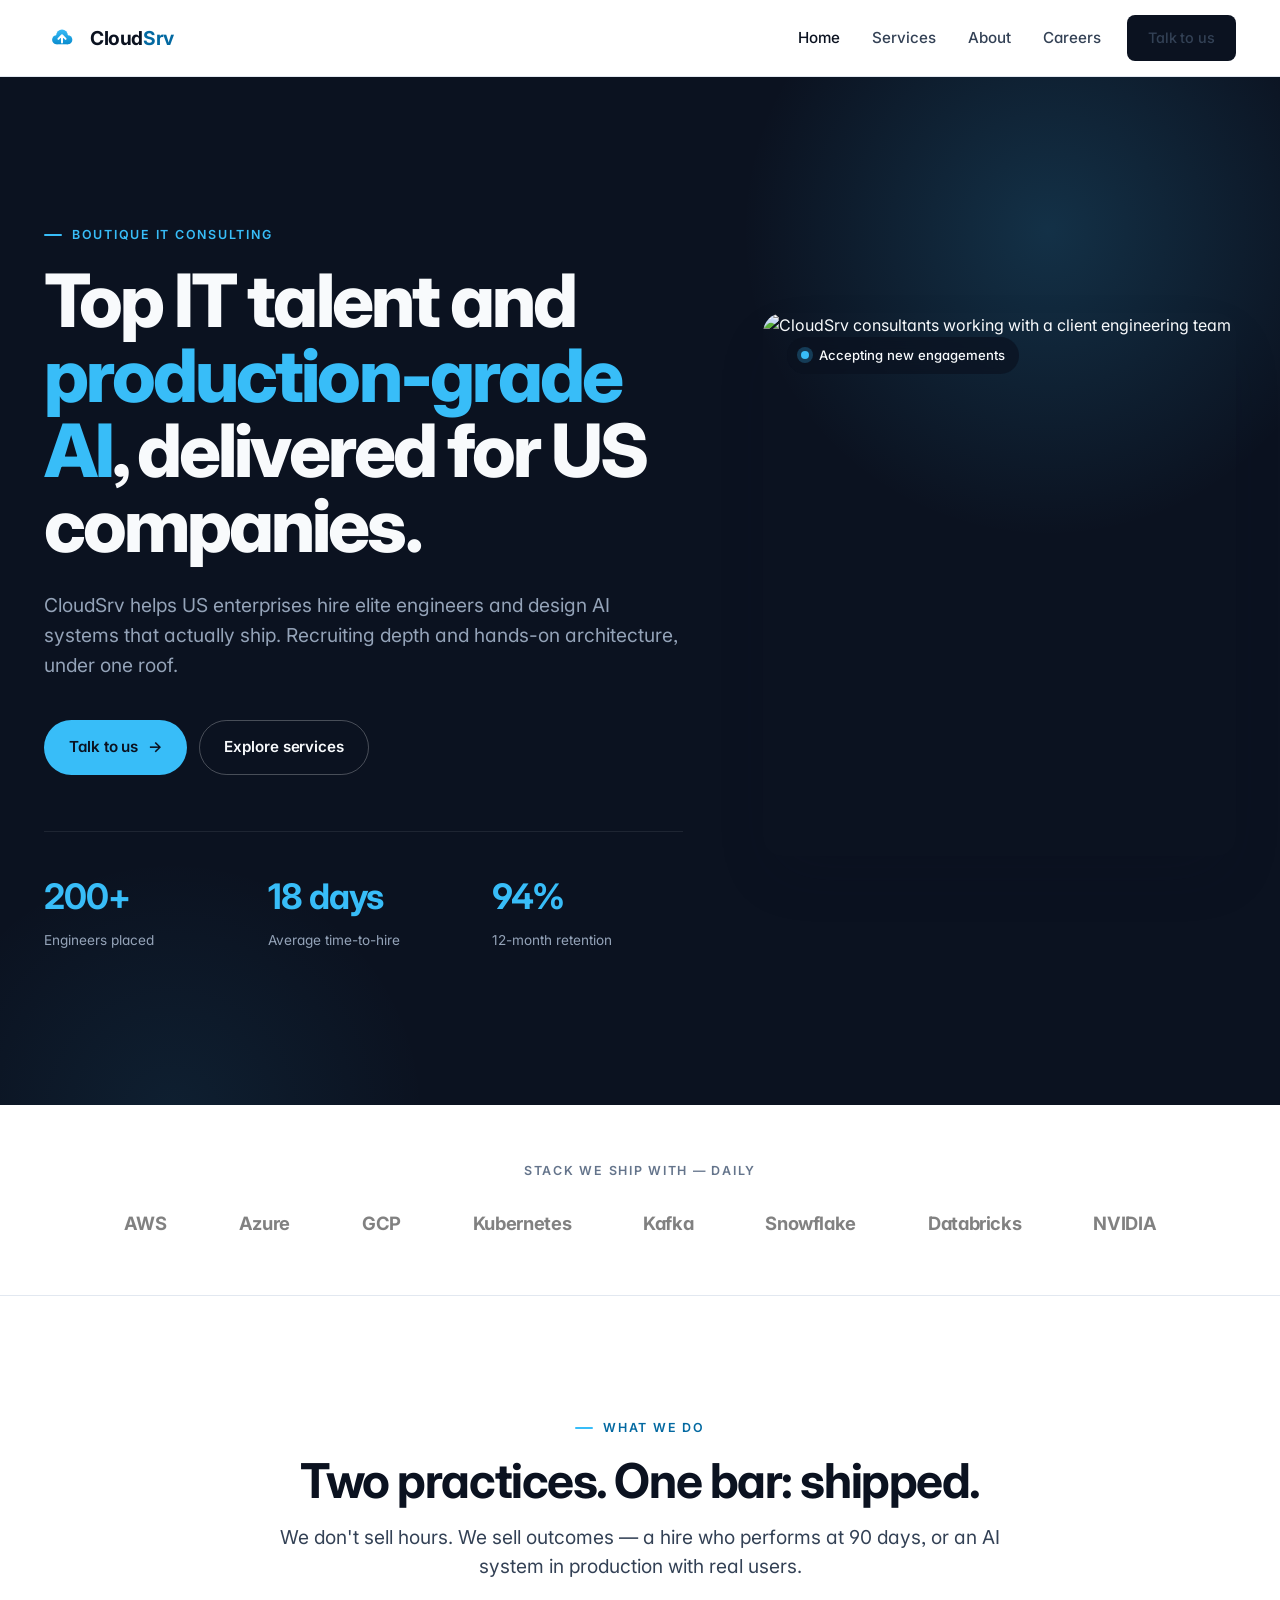
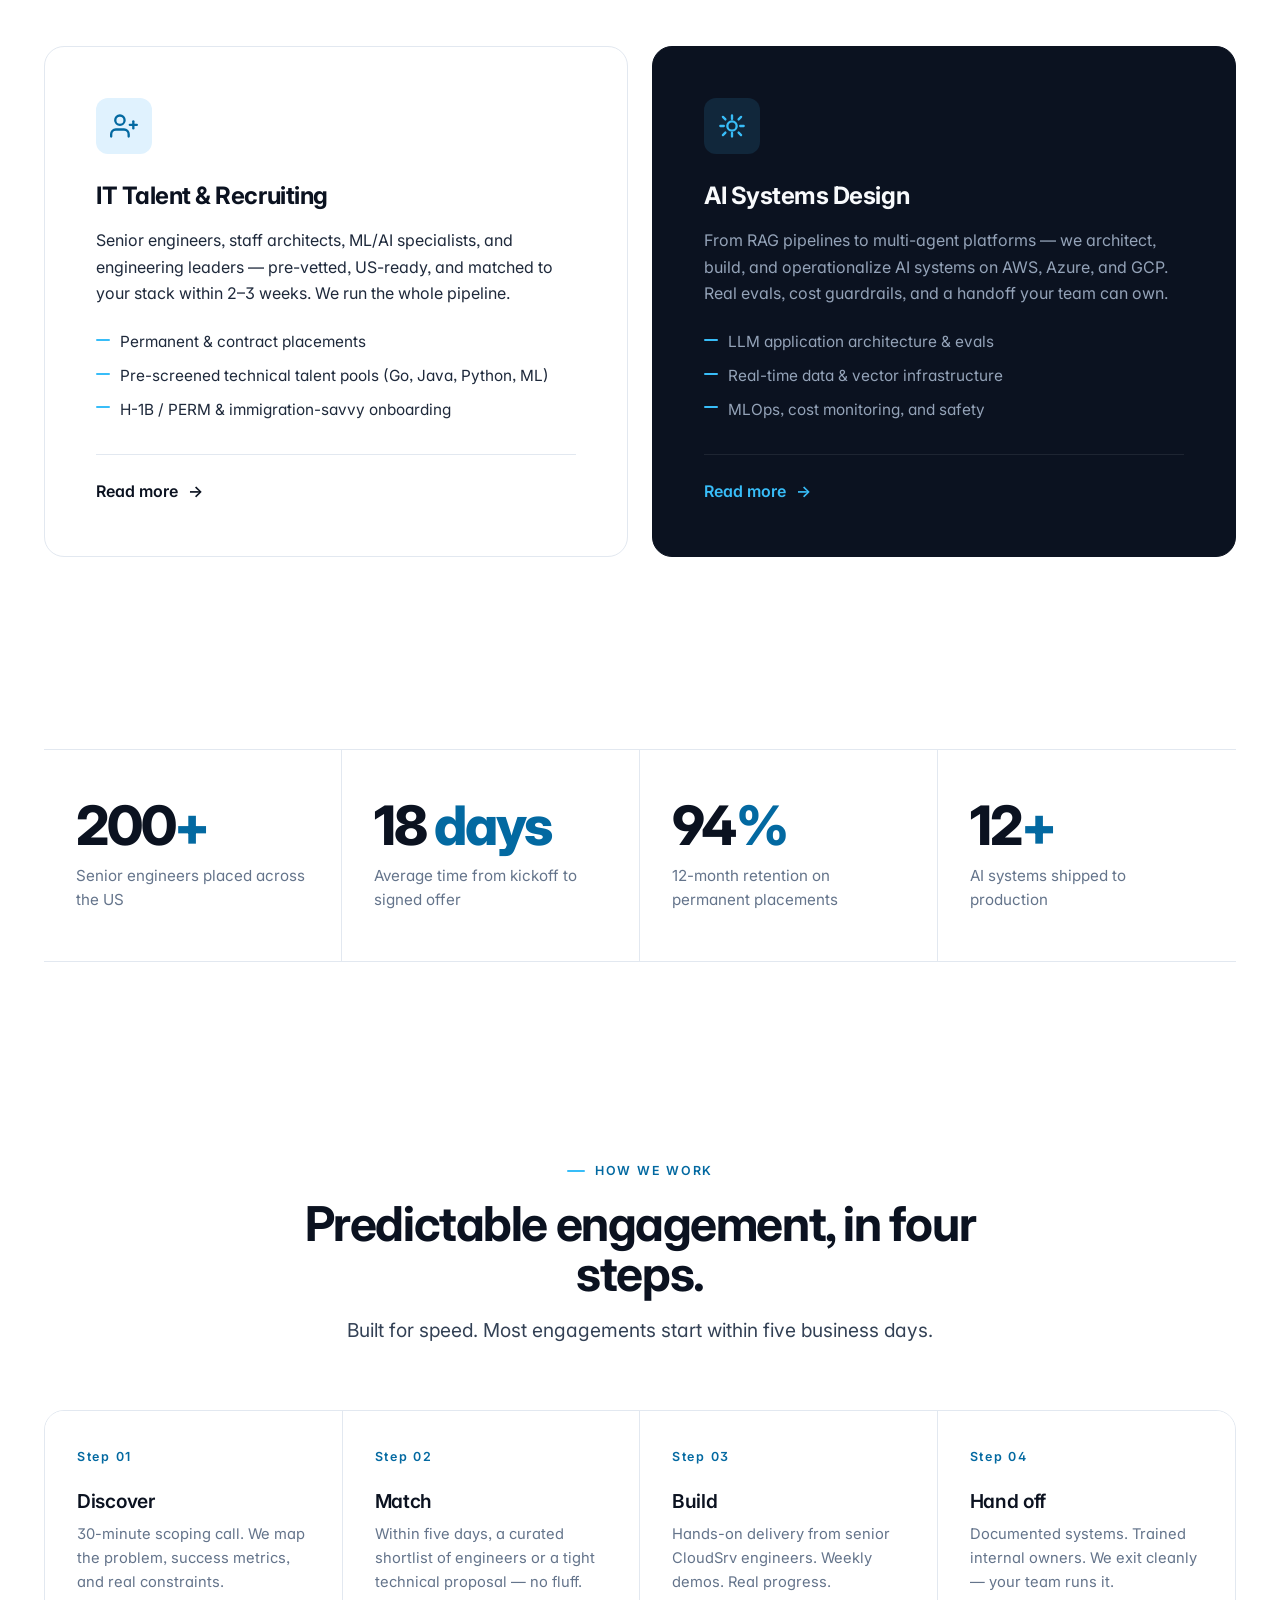
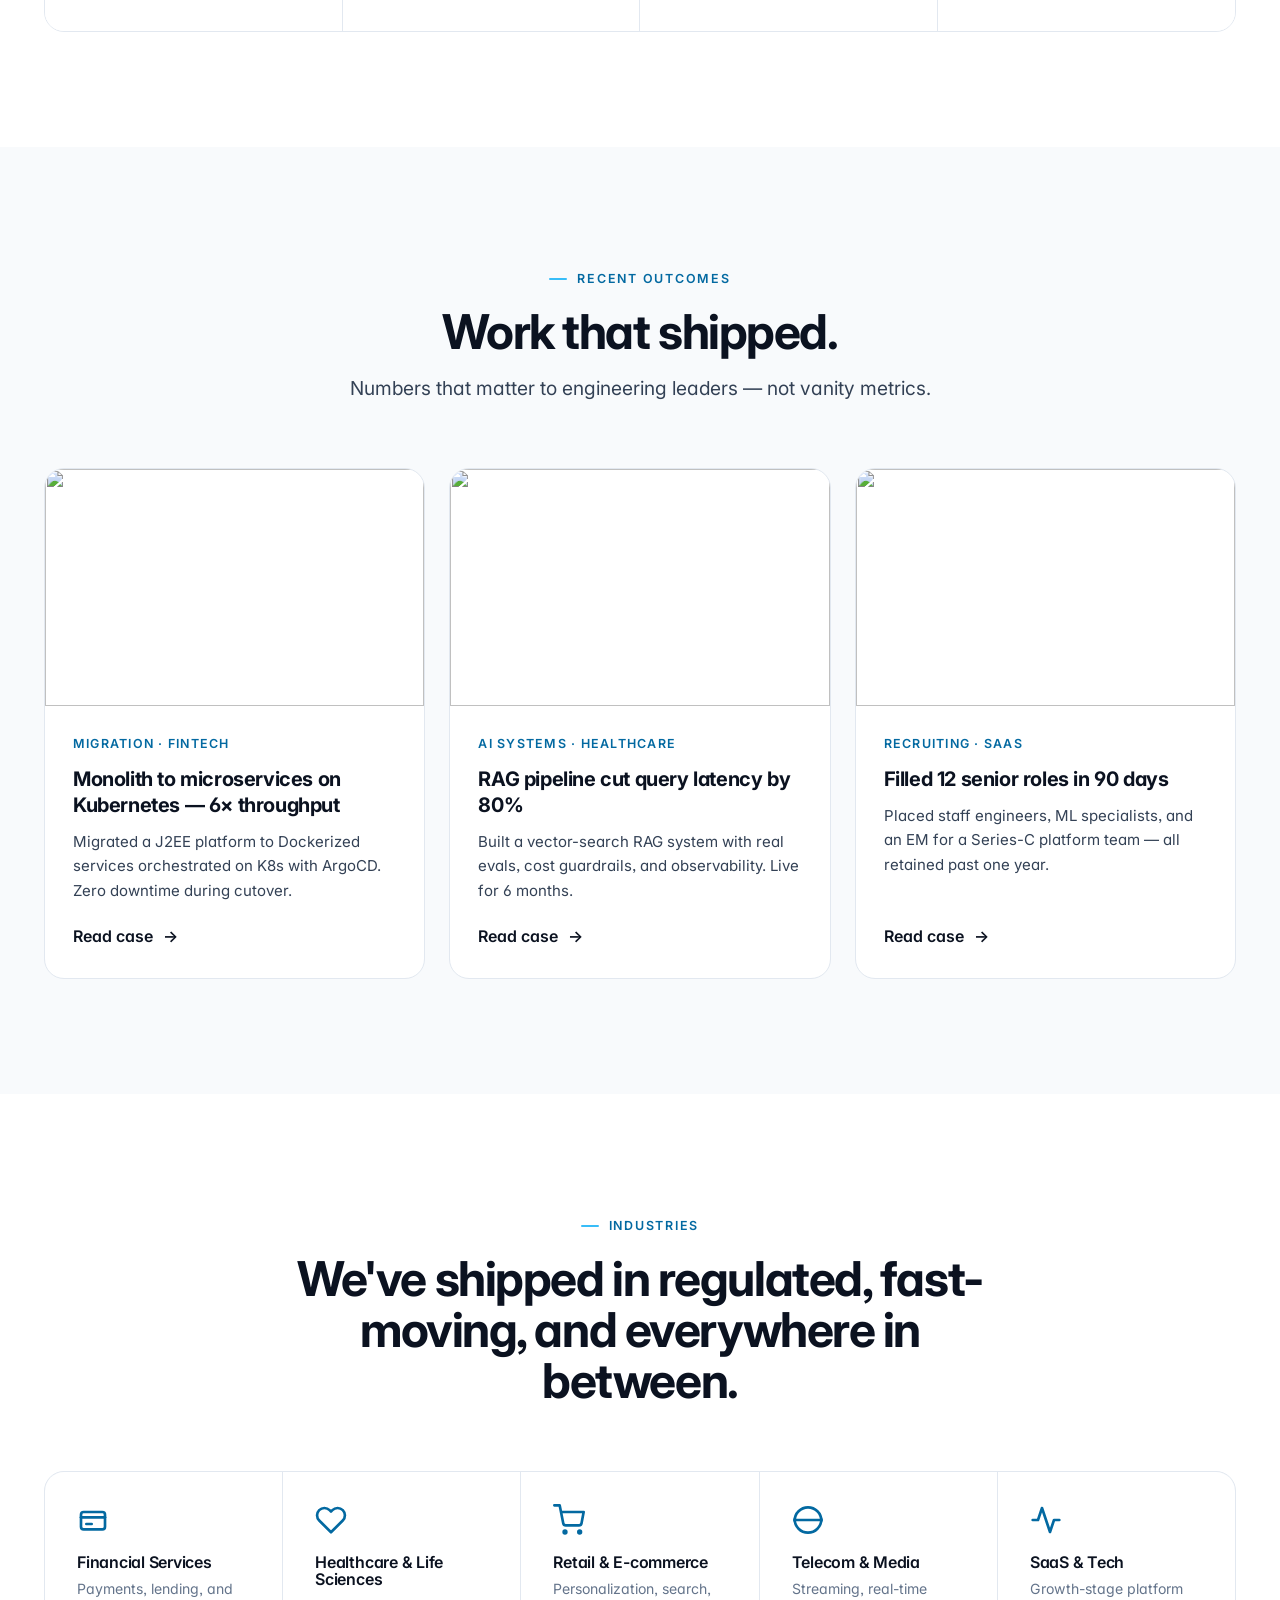
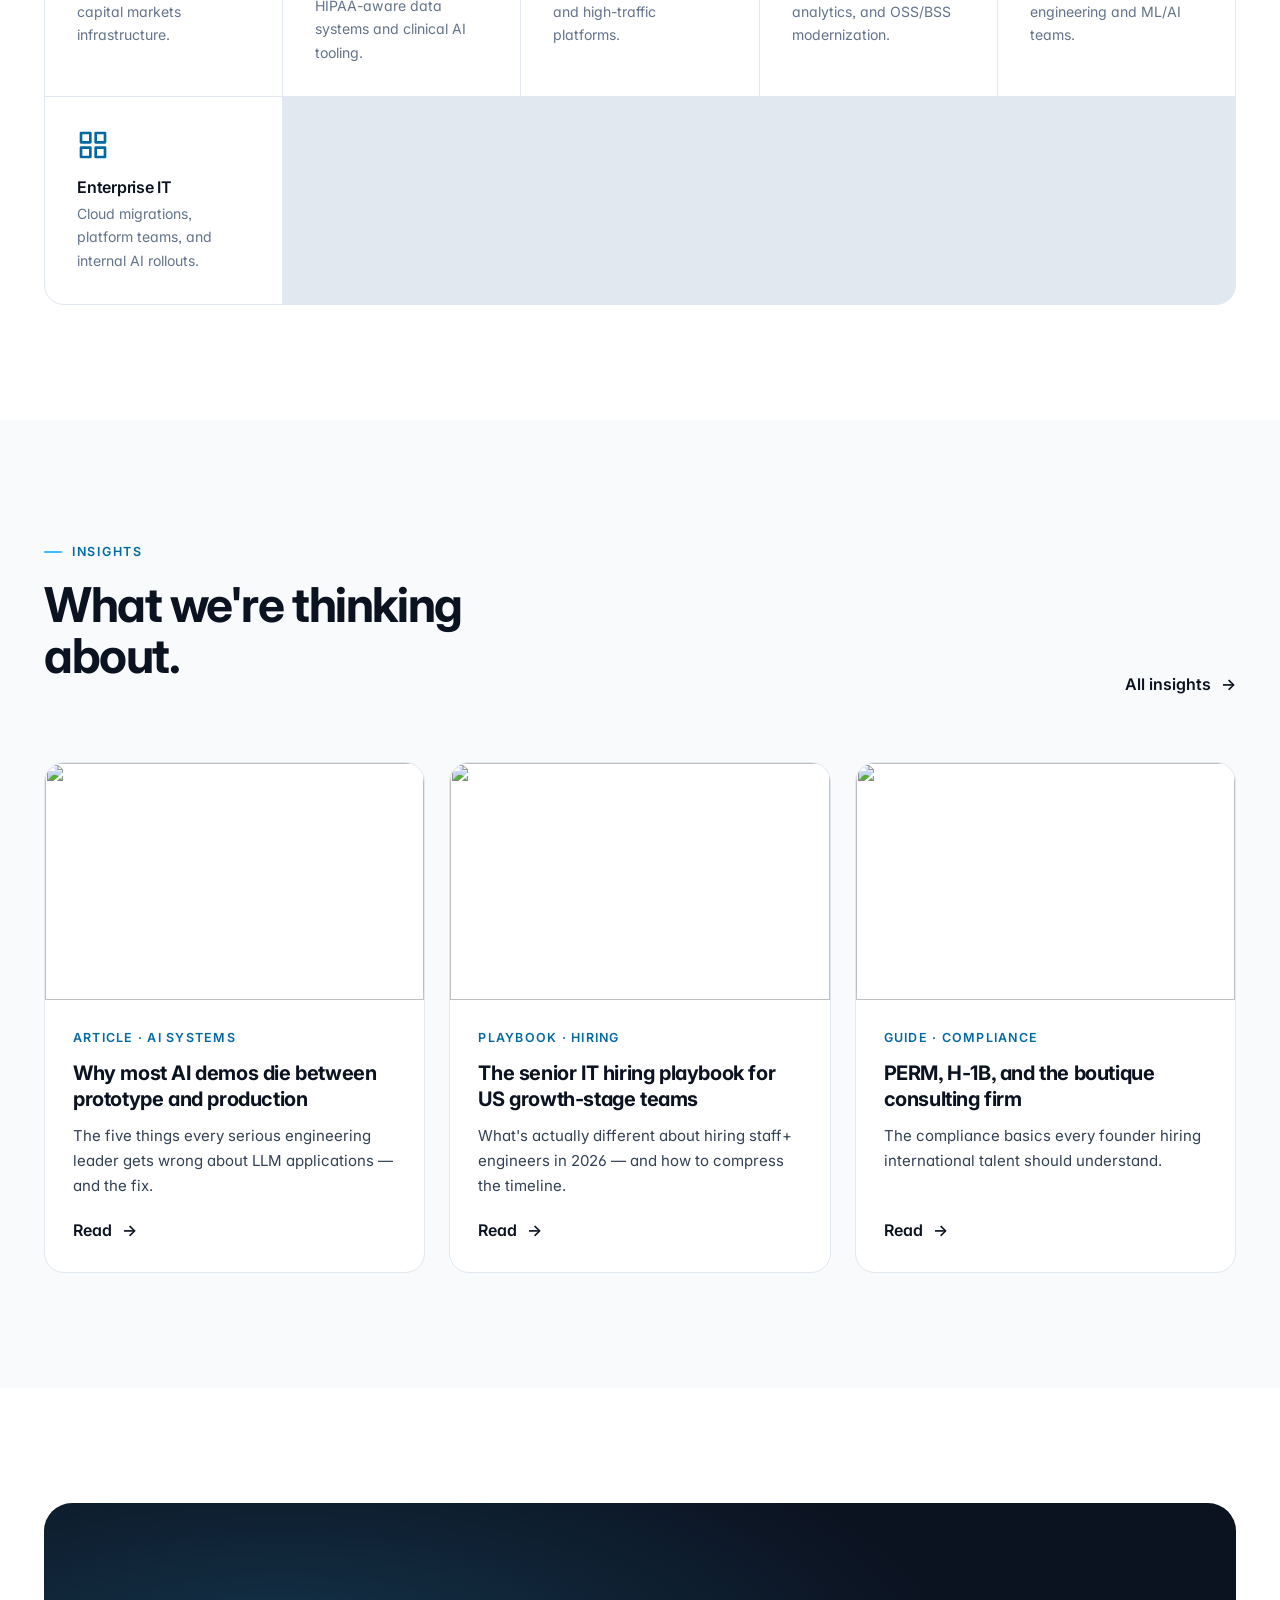
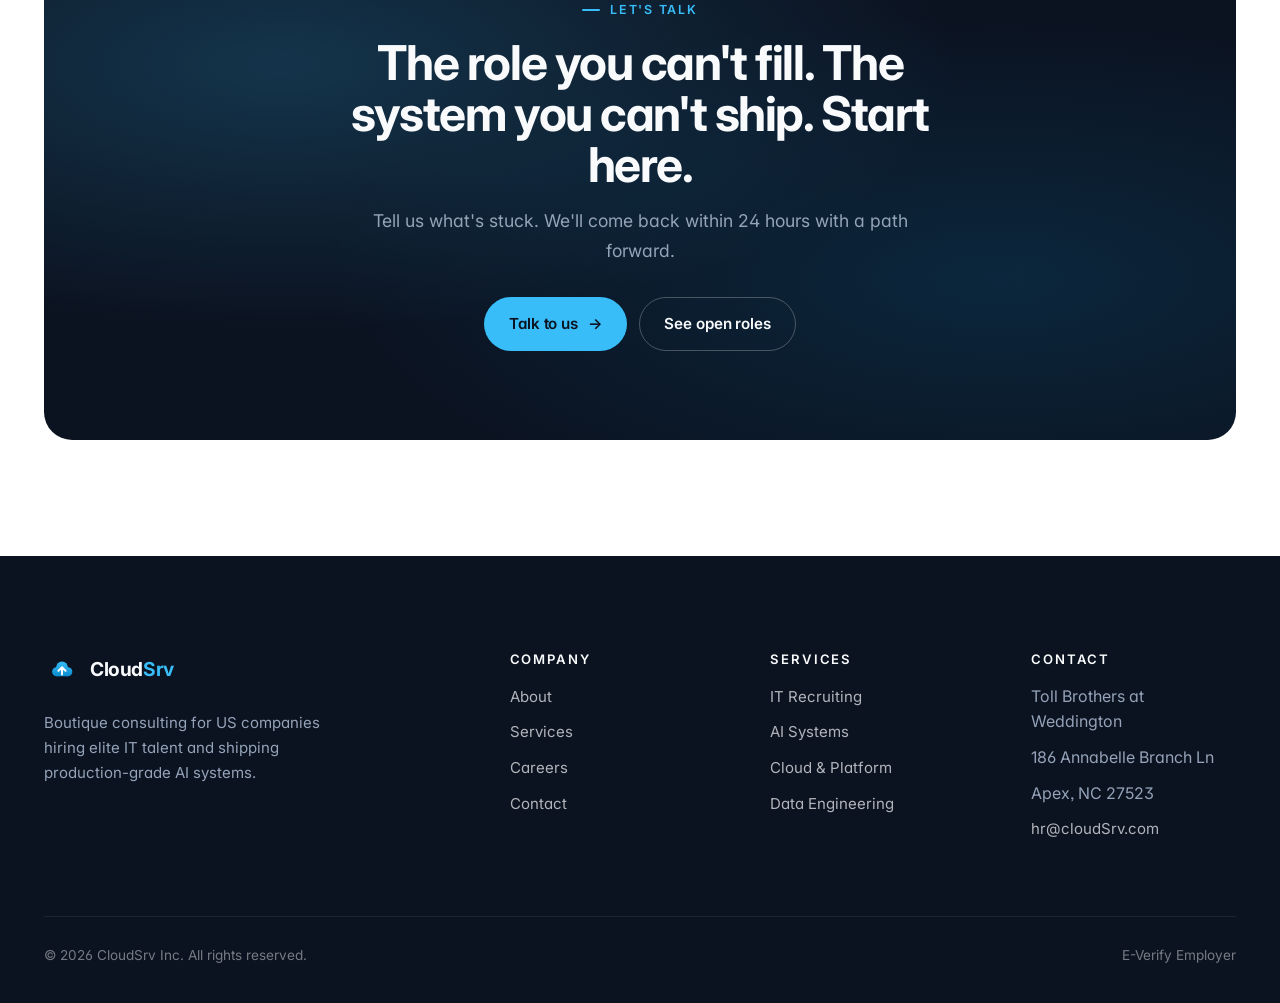
==== commit 34624a4a: "Stage 3: New home page (v3 design system) Full rebuild of index.html anchored to the cloudsrv brand " ====
--- a/index.html
+++ b/index.html
@@ -3,13 +3,15 @@
 <head>
   <meta charset="UTF-8" />
   <meta name="viewport" content="width=device-width, initial-scale=1" />
-  <title>cloudSrv — Top IT Talent & AI Systems for US Companies</title>
-  <meta name="description" content="cloudSrv helps US companies hire elite IT engineers and design production-grade AI systems. Boutique consulting with measurable outcomes." />
-  <link rel="icon" type="image/svg+xml" href="assets/logo.svg" />
-  <link rel="alternate icon" type="image/png" href="images/favicon.png" />
+  <title>CloudSrv — Top IT Talent & AI Systems for US Companies</title>
+  <meta name="description" content="CloudSrv is a boutique consulting firm that helps US companies hire elite engineers and design production-grade AI systems—under one roof." />
+  <meta property="og:title" content="CloudSrv — Boutique IT Consulting + AI Systems Design" />
+  <meta property="og:description" content="Senior IT talent. Production-grade AI. Delivered for US companies." />
+  <meta property="og:type" content="website" />
+  <link rel="icon" type="image/svg+xml" href="assets/brand-mark.svg" />
   <link rel="preconnect" href="https://fonts.googleapis.com" />
   <link rel="preconnect" href="https://fonts.gstatic.com" crossorigin />
-  <link href="https://fonts.googleapis.com/css2?family=Fraunces:opsz,wght,SOFT@9..144,300..700,0..100&family=Inter:wght@400;500;600;700&display=swap" rel="stylesheet" />
+  <link href="https://fonts.googleapis.com/css2?family=Inter:wght@400;500;600;700;800;900&display=swap" rel="stylesheet" />
   <link rel="stylesheet" href="assets/style.css" />
 </head>
 <body>
@@ -17,178 +19,399 @@
 
 <nav class="nav">
   <div class="container nav-inner">
-    <a href="index.html" class="brand">
-      <img class="brand-mark" src="assets/logo.svg" alt="cloudSrv logo" width="36" height="36">
-      cloud<span class="brand-light">Srv</span>
+    <a href="index.html" class="brand-link">
+      <img class="brand-mark" src="assets/brand-mark.svg" alt="" width="36" height="36" />
+      <span class="brand-name">Cloud<span>Srv</span></span>
     </a>
-    <button class="nav-toggle" aria-label="Menu" onclick="document.getElementById('navlinks').classList.toggle('open')">
-      <span></span><span></span><span></span>
+    <button class="nav-toggle" aria-label="Open menu" aria-expanded="false" onclick="const n=document.getElementById('navlinks');const o=n.classList.toggle('open');this.setAttribute('aria-expanded',o)">
+      <span></span>
     </button>
     <ul class="nav-links" id="navlinks">
       <li><a href="index.html" class="active">Home</a></li>
       <li><a href="services.html">Services</a></li>
       <li><a href="aboutus.html">About</a></li>
       <li><a href="careers.html">Careers</a></li>
-      <li><a href="contactus.html" class="nav-cta">Contact Us</a></li>
+      <li><a href="contactus.html" class="btn btn-primary" style="padding:10px 20px;font-size:.9rem;margin-left:8px">Talk to us</a></li>
     </ul>
   </div>
 </nav>
+
 <main id="main">
 
-<section class="hero">
-  <div class="container">
-    <div class="hero-grid">
-      <div class="hero-inner">
-        <span class="eyebrow">Trusted by US Engineering Teams</span>
-        <h1>Top IT talent, <span class="gradient-text">production-grade AI</span>, delivered for US companies.</h1>
-        <p class="lead">cloudSrv is a boutique consulting firm that helps US enterprises hire elite software engineers and design AI systems that actually ship. We pair recruiting depth with hands-on architecture so your roadmap moves forward — fast.</p>
-        <div class="hero-ctas">
-          <a href="contactus.html" class="btn btn-primary">Book a discovery call →</a>
-          <a href="services.html" class="btn btn-secondary">Explore services</a>
-        </div>
-      </div>
-      <div class="hero-media">
-        <img src="https://images.unsplash.com/photo-1543269865-cbf427effbad?w=1400&amp;q=80&amp;auto=format&amp;fit=crop" alt="cloudSrv team collaborating on a product strategy session" loading="eager" />
-        <span class="hero-media-badge">Now accepting new engagements</span>
-      </div>
-    </div>
-  </div>
-</section>
-
-<section class="container">
-  <div class="stats">
-    <div class="stat"><div class="stat-num">200+</div><div class="stat-label">Engineers placed</div></div>
-    <div class="stat"><div class="stat-num">18 days</div><div class="stat-label">Average time-to-hire</div></div>
-    <div class="stat"><div class="stat-num">94%</div><div class="stat-label">Retention at 12 months</div></div>
-    <div class="stat"><div class="stat-num">12+</div><div class="stat-label">AI systems in production</div></div>
-  </div>
-</section>
-
-<section class="section">
-  <div class="container">
-    <div class="section-head">
-      <span class="eyebrow">What we do</span>
-      <h2>Two services. One outcome: shipped.</h2>
-      <p>We don't sell hours — we sell outcomes. Whether it's a senior hire or an AI platform that needs to go live, cloudSrv owns the path from problem to production.</p>
-    </div>
-    <div class="grid grid-2 practice-grid">
-      <article class="practice">
-        <header class="practice-head">
-          <span class="practice-num">01</span>
-          <span class="practice-label">Practice</span>
-        </header>
-        <h3 class="practice-title">IT Talent &amp; Recruiting</h3>
-        <p class="practice-desc">Senior engineers, staff architects, ML/AI specialists, and engineering leaders — pre-vetted, US-ready, and matched to your stack within 2–3 weeks. We handle the entire pipeline: sourcing, technical screens, references, and onboarding.</p>
-        <ul class="practice-list">
-          <li>Permanent &amp; contract placements</li>
-          <li>Pre-screened technical talent pools (Go, Java, Python, ML)</li>
-          <li>H-1B / PERM &amp; immigration-savvy onboarding</li>
-        </ul>
-        <footer class="practice-footer">
-          <a href="services.html#talent" class="practice-link">Read more <span aria-hidden="true">→</span></a>
-        </footer>
-      </article>
-      <article class="practice practice-dark">
-        <header class="practice-head">
-          <span class="practice-num">02</span>
-          <span class="practice-label">Practice</span>
-        </header>
-        <h3 class="practice-title">AI Systems Design</h3>
-        <p class="practice-desc">From RAG pipelines to multi-agent platforms — we architect, build, and operationalize AI systems on AWS, Azure, and GCP. Real evals, cost guardrails, observability, and a handoff your team can own.</p>
-        <ul class="practice-list">
-          <li>LLM application architecture &amp; evals</li>
-          <li>Real-time data &amp; vector infrastructure</li>
-          <li>MLOps, cost monitoring, and safety</li>
-        </ul>
-        <footer class="practice-footer">
-          <a href="services.html#ai" class="practice-link">Read more <span aria-hidden="true">→</span></a>
-        </footer>
-      </article>
-    </div>
-  </div>
-</section>
-
-<section class="section section-alt">
-  <div class="container">
-    <div class="section-head">
-      <span class="eyebrow">How we work</span>
-      <h2>A focused, four-step engagement</h2>
-      <p>Built for speed and predictability. Most engagements start within five business days.</p>
-    </div>
-    <div class="steps">
-      <div class="step"><h4>Discover</h4><p>30-minute scoping call to map the problem, success metrics, and constraints.</p></div>
-      <div class="step"><h4>Match</h4><p>Within 5 days, we present candidates or a tight technical proposal — no fluff.</p></div>
-      <div class="step"><h4>Build</h4><p>Hands-on delivery from senior cloudSrv engineers, with weekly demos.</p></div>
-      <div class="step"><h4>Hand off</h4><p>Documented systems and trained internal owners — we exit cleanly.</p></div>
-    </div>
-  </div>
-</section>
-
-<section class="section">
-  <div class="container">
-    <div class="section-head">
-      <span class="eyebrow">Capabilities</span>
-      <h2>Depth across the modern stack</h2>
-      <p>Hire from us — or hire us. Either way, the bar is senior.</p>
-    </div>
-    <div class="grid grid-3 grid-hairline">
-      <div class="card">
-        <div class="card-icon"><svg width="22" height="22" viewBox="0 0 24 24" fill="none" stroke="#7C3AED" stroke-width="2" stroke-linecap="round" stroke-linejoin="round"><path d="M21 16V8a2 2 0 0 0-1-1.73l-7-4a2 2 0 0 0-2 0l-7 4A2 2 0 0 0 3 8v8a2 2 0 0 0 1 1.73l7 4a2 2 0 0 0 2 0l7-4A2 2 0 0 0 21 16z"/></svg></div>
-        <h3>Cloud &amp; Platform</h3>
-        <p>AWS, Azure, GCP. Kubernetes, ArgoCD, Terraform. Cost-aware, secure, and observable by default.</p>
-      </div>
-      <div class="card">
-        <div class="card-icon"><svg width="22" height="22" viewBox="0 0 24 24" fill="none" stroke="#2563EB" stroke-width="2" stroke-linecap="round" stroke-linejoin="round"><path d="M3 3v18h18"/><path d="m7 14 4-4 4 4 5-5"/></svg></div>
-        <h3>Data &amp; Streaming</h3>
-        <p>Kafka, Flink, Iceberg, Delta Lake. Real-time pipelines with CDC, schema evolution, and lineage.</p>
-      </div>
-      <div class="card">
-        <div class="card-icon"><svg width="22" height="22" viewBox="0 0 24 24" fill="none" stroke="#10B981" stroke-width="2" stroke-linecap="round" stroke-linejoin="round"><circle cx="12" cy="12" r="3"/><path d="M19.4 15a1.65 1.65 0 0 0 .33 1.82l.06.06a2 2 0 0 1 0 2.83 2 2 0 0 1-2.83 0l-.06-.06a1.65 1.65 0 0 0-1.82-.33 1.65 1.65 0 0 0-1 1.51V21a2 2 0 0 1-2 2 2 2 0 0 1-2-2v-.09A1.65 1.65 0 0 0 9 19.4a1.65 1.65 0 0 0-1.82.33l-.06.06a2 2 0 0 1-2.83 0 2 2 0 0 1 0-2.83l.06-.06a1.65 1.65 0 0 0 .33-1.82 1.65 1.65 0 0 0-1.51-1H3a2 2 0 0 1-2-2 2 2 0 0 1 2-2h.09A1.65 1.65 0 0 0 4.6 9a1.65 1.65 0 0 0-.33-1.82l-.06-.06a2 2 0 0 1 0-2.83 2 2 0 0 1 2.83 0l.06.06a1.65 1.65 0 0 0 1.82.33H9a1.65 1.65 0 0 0 1-1.51V3a2 2 0 0 1 2-2 2 2 0 0 1 2 2v.09a1.65 1.65 0 0 0 1 1.51 1.65 1.65 0 0 0 1.82-.33l.06-.06a2 2 0 0 1 2.83 0 2 2 0 0 1 0 2.83l-.06.06a1.65 1.65 0 0 0-.33 1.82V9a1.65 1.65 0 0 0 1.51 1H21a2 2 0 0 1 2 2 2 2 0 0 1-2 2h-.09a1.65 1.65 0 0 0-1.51 1z"/></svg></div>
-        <h3>AI &amp; ML</h3>
-        <p>LLM apps, RAG, agents, evals. Vector search, fine-tuning, and inference cost optimization.</p>
-      </div>
-      <div class="card">
-        <div class="card-icon"><svg width="22" height="22" viewBox="0 0 24 24" fill="none" stroke="#F59E0B" stroke-width="2" stroke-linecap="round" stroke-linejoin="round"><path d="M14 2H6a2 2 0 0 0-2 2v16a2 2 0 0 0 2 2h12a2 2 0 0 0 2-2V8z"/><polyline points="14 2 14 8 20 8"/></svg></div>
-        <h3>Backend &amp; APIs</h3>
-        <p>Go, Java, Python, Node. gRPC, REST, GraphQL. Migrations from monolith to microservices done right.</p>
-      </div>
-      <div class="card">
-        <div class="card-icon"><svg width="22" height="22" viewBox="0 0 24 24" fill="none" stroke="#EF4444" stroke-width="2" stroke-linecap="round" stroke-linejoin="round"><rect x="3" y="11" width="18" height="11" rx="2" ry="2"/><path d="M7 11V7a5 5 0 0 1 10 0v4"/></svg></div>
-        <h3>Security &amp; Reliability</h3>
-        <p>SOC 2-aligned reviews, IAM hardening, SLO engineering, and incident response practices.</p>
-      </div>
-      <div class="card">
-        <div class="card-icon"><svg width="22" height="22" viewBox="0 0 24 24" fill="none" stroke="#06B6D4" stroke-width="2" stroke-linecap="round" stroke-linejoin="round"><path d="M9 11l3 3L22 4"/><path d="M21 12v7a2 2 0 0 1-2 2H5a2 2 0 0 1-2-2V5a2 2 0 0 1 2-2h11"/></svg></div>
-        <h3>Hiring &amp; Onboarding</h3>
-        <p>Technical screens, role calibration, offer support, and visa-aware onboarding for global talent.</p>
-      </div>
-    </div>
-  </div>
-</section>
-
-<section class="section">
-  <div class="container">
-    <div class="cta-band">
-      <h2>Let's build what's next.</h2>
-      <p>Tell us about the role you can't fill or the AI system you can't ship. We'll come back within 24 hours.</p>
-      <a href="contactus.html" class="btn btn-primary">Start a conversation →</a>
-    </div>
-  </div>
-</section>
+  <!-- =========================
+       HERO (dark band)
+       ========================= -->
+  <section class="hero">
+    <div class="container hero-inner">
+      <div class="hero-grid">
+        <div>
+          <span class="eyebrow on-dark">Boutique IT Consulting</span>
+          <h1>Top IT talent and <em>production-grade AI</em>, delivered for US companies.</h1>
+          <p class="lead">CloudSrv helps US enterprises hire elite engineers and design AI systems that actually ship. Recruiting depth and hands-on architecture, under one roof.</p>
+          <div class="hero-ctas">
+            <a href="contactus.html" class="btn btn-on-dark">Talk to us <span aria-hidden="true">→</span></a>
+            <a href="services.html" class="btn btn-outline-on-dark">Explore services</a>
+          </div>
+          <div class="hero-stats">
+            <div>
+              <div class="hero-stat-num">200+</div>
+              <div class="hero-stat-label">Engineers placed</div>
+            </div>
+            <div>
+              <div class="hero-stat-num">18 days</div>
+              <div class="hero-stat-label">Average time-to-hire</div>
+            </div>
+            <div>
+              <div class="hero-stat-num">94%</div>
+              <div class="hero-stat-label">12-month retention</div>
+            </div>
+          </div>
+        </div>
+        <div class="hero-visual">
+          <img src="https://images.unsplash.com/photo-1543269865-cbf427effbad?w=1200&amp;q=80&amp;auto=format&amp;fit=crop"
+               alt="CloudSrv consultants working with a client engineering team"
+               loading="eager" />
+          <span class="hero-visual-badge">Accepting new engagements</span>
+        </div>
+      </div>
+    </div>
+  </section>
+
+  <!-- =========================
+       LOGO STRIP (stack we ship with)
+       ========================= -->
+  <section class="logos">
+    <div class="container">
+      <div class="logos-head">Stack we ship with — daily</div>
+      <div class="logos-strip">
+        <span>AWS</span>
+        <span>Azure</span>
+        <span>GCP</span>
+        <span>Kubernetes</span>
+        <span>Kafka</span>
+        <span>Snowflake</span>
+        <span>Databricks</span>
+        <span>NVIDIA</span>
+      </div>
+    </div>
+  </section>
+
+  <!-- =========================
+       PRACTICES (light + dark tiles)
+       ========================= -->
+  <section class="section">
+    <div class="container">
+      <div class="section-head">
+        <span class="eyebrow">What we do</span>
+        <h2>Two practices. One bar: shipped.</h2>
+        <p class="lead">We don't sell hours. We sell outcomes — a hire who performs at 90 days, or an AI system in production with real users.</p>
+      </div>
+      <div class="practices">
+
+        <article class="practice-tile">
+          <div class="practice-icon">
+            <svg width="28" height="28" viewBox="0 0 24 24" fill="none" stroke="currentColor" stroke-width="2" stroke-linecap="round" stroke-linejoin="round" aria-hidden="true">
+              <path d="M16 21v-2a4 4 0 0 0-4-4H5a4 4 0 0 0-4 4v2"/>
+              <circle cx="8.5" cy="7" r="4"/>
+              <path d="M20 8v6"/>
+              <path d="M23 11h-6"/>
+            </svg>
+          </div>
+          <h3>IT Talent &amp; Recruiting</h3>
+          <p>Senior engineers, staff architects, ML/AI specialists, and engineering leaders — pre-vetted, US-ready, and matched to your stack within 2–3 weeks. We run the whole pipeline.</p>
+          <ul class="practice-list">
+            <li>Permanent &amp; contract placements</li>
+            <li>Pre-screened technical talent pools (Go, Java, Python, ML)</li>
+            <li>H-1B / PERM &amp; immigration-savvy onboarding</li>
+          </ul>
+          <div class="practice-foot">
+            <a href="services.html#talent" class="btn-arrow">Read more <span class="arrow" aria-hidden="true">→</span></a>
+          </div>
+        </article>
+
+        <article class="practice-tile dark">
+          <div class="practice-icon">
+            <svg width="28" height="28" viewBox="0 0 24 24" fill="none" stroke="currentColor" stroke-width="2" stroke-linecap="round" stroke-linejoin="round" aria-hidden="true">
+              <path d="M12 3v3"/>
+              <path d="M12 18v3"/>
+              <path d="M5 12H2"/>
+              <path d="M22 12h-3"/>
+              <path d="M6.34 6.34 4.22 4.22"/>
+              <path d="M19.78 19.78l-2.12-2.12"/>
+              <path d="M6.34 17.66l-2.12 2.12"/>
+              <path d="M19.78 4.22l-2.12 2.12"/>
+              <circle cx="12" cy="12" r="4"/>
+            </svg>
+          </div>
+          <h3>AI Systems Design</h3>
+          <p>From RAG pipelines to multi-agent platforms — we architect, build, and operationalize AI systems on AWS, Azure, and GCP. Real evals, cost guardrails, and a handoff your team can own.</p>
+          <ul class="practice-list">
+            <li>LLM application architecture &amp; evals</li>
+            <li>Real-time data &amp; vector infrastructure</li>
+            <li>MLOps, cost monitoring, and safety</li>
+          </ul>
+          <div class="practice-foot">
+            <a href="services.html#ai" class="btn-arrow on-dark">Read more <span class="arrow" aria-hidden="true">→</span></a>
+          </div>
+        </article>
+
+      </div>
+    </div>
+  </section>
+
+  <!-- =========================
+       STATS GRID (numbers that matter)
+       ========================= -->
+  <section class="section-tight">
+    <div class="container">
+      <div class="stats-grid">
+        <div class="stat-block">
+          <div class="num">200<span>+</span></div>
+          <div class="label">Senior engineers placed across the US</div>
+        </div>
+        <div class="stat-block">
+          <div class="num">18<span> days</span></div>
+          <div class="label">Average time from kickoff to signed offer</div>
+        </div>
+        <div class="stat-block">
+          <div class="num">94<span>%</span></div>
+          <div class="label">12-month retention on permanent placements</div>
+        </div>
+        <div class="stat-block">
+          <div class="num">12<span>+</span></div>
+          <div class="label">AI systems shipped to production</div>
+        </div>
+      </div>
+    </div>
+  </section>
+
+  <!-- =========================
+       PROCESS (4 numbered steps)
+       ========================= -->
+  <section class="section">
+    <div class="container">
+      <div class="section-head">
+        <span class="eyebrow">How we work</span>
+        <h2>Predictable engagement, in four steps.</h2>
+        <p class="lead">Built for speed. Most engagements start within five business days.</p>
+      </div>
+      <div class="process">
+        <div class="process-step">
+          <div class="num">Step 01</div>
+          <h4>Discover</h4>
+          <p>30-minute scoping call. We map the problem, success metrics, and real constraints.</p>
+        </div>
+        <div class="process-step">
+          <div class="num">Step 02</div>
+          <h4>Match</h4>
+          <p>Within five days, a curated shortlist of engineers or a tight technical proposal — no fluff.</p>
+        </div>
+        <div class="process-step">
+          <div class="num">Step 03</div>
+          <h4>Build</h4>
+          <p>Hands-on delivery from senior CloudSrv engineers. Weekly demos. Real progress.</p>
+        </div>
+        <div class="process-step">
+          <div class="num">Step 04</div>
+          <h4>Hand off</h4>
+          <p>Documented systems. Trained internal owners. We exit cleanly — your team runs it.</p>
+        </div>
+      </div>
+    </div>
+  </section>
+
+  <!-- =========================
+       CASE STUDIES / OUTCOMES
+       ========================= -->
+  <section class="section" style="background:var(--surface-2)">
+    <div class="container">
+      <div class="section-head">
+        <span class="eyebrow">Recent outcomes</span>
+        <h2>Work that shipped.</h2>
+        <p class="lead">Numbers that matter to engineering leaders — not vanity metrics.</p>
+      </div>
+      <div class="tiles">
+
+        <article class="tile">
+          <div class="tile-media">
+            <img src="https://images.unsplash.com/photo-1531538606174-0f90ff5dce83?w=1200&amp;q=80&amp;auto=format&amp;fit=crop" alt="" loading="lazy" />
+          </div>
+          <div class="tile-body">
+            <div class="tile-meta">Migration · Fintech</div>
+            <h3>Monolith to microservices on Kubernetes — 6× throughput</h3>
+            <p>Migrated a J2EE platform to Dockerized services orchestrated on K8s with ArgoCD. Zero downtime during cutover.</p>
+            <div class="tile-foot">
+              <a href="#" class="btn-arrow">Read case <span class="arrow" aria-hidden="true">→</span></a>
+            </div>
+          </div>
+        </article>
+
+        <article class="tile">
+          <div class="tile-media">
+            <img src="https://images.unsplash.com/photo-1635070041078-e363dbe005cb?w=1200&amp;q=80&amp;auto=format&amp;fit=crop" alt="" loading="lazy" />
+          </div>
+          <div class="tile-body">
+            <div class="tile-meta">AI Systems · Healthcare</div>
+            <h3>RAG pipeline cut query latency by 80%</h3>
+            <p>Built a vector-search RAG system with real evals, cost guardrails, and observability. Live for 6 months.</p>
+            <div class="tile-foot">
+              <a href="#" class="btn-arrow">Read case <span class="arrow" aria-hidden="true">→</span></a>
+            </div>
+          </div>
+        </article>
+
+        <article class="tile">
+          <div class="tile-media">
+            <img src="https://images.unsplash.com/photo-1573164713988-8665fc963095?w=1200&amp;q=80&amp;auto=format&amp;fit=crop" alt="" loading="lazy" />
+          </div>
+          <div class="tile-body">
+            <div class="tile-meta">Recruiting · SaaS</div>
+            <h3>Filled 12 senior roles in 90 days</h3>
+            <p>Placed staff engineers, ML specialists, and an EM for a Series-C platform team — all retained past one year.</p>
+            <div class="tile-foot">
+              <a href="#" class="btn-arrow">Read case <span class="arrow" aria-hidden="true">→</span></a>
+            </div>
+          </div>
+        </article>
+
+      </div>
+    </div>
+  </section>
+
+  <!-- =========================
+       INDUSTRIES SERVED
+       ========================= -->
+  <section class="section">
+    <div class="container">
+      <div class="section-head">
+        <span class="eyebrow">Industries</span>
+        <h2>We've shipped in regulated, fast-moving, and everywhere in between.</h2>
+      </div>
+      <div class="industries">
+        <div class="industry">
+          <svg class="industry-icon" viewBox="0 0 24 24" fill="none" stroke="currentColor" stroke-width="2" stroke-linecap="round" stroke-linejoin="round"><rect x="3" y="6" width="18" height="13" rx="2"/><path d="M3 10h18"/><path d="M7 15h4"/></svg>
+          <h4>Financial Services</h4>
+          <p>Payments, lending, and capital markets infrastructure.</p>
+        </div>
+        <div class="industry">
+          <svg class="industry-icon" viewBox="0 0 24 24" fill="none" stroke="currentColor" stroke-width="2" stroke-linecap="round" stroke-linejoin="round"><path d="M20.84 4.61a5.5 5.5 0 0 0-7.78 0L12 5.67l-1.06-1.06a5.5 5.5 0 0 0-7.78 7.78L12 21.23l8.84-8.84a5.5 5.5 0 0 0 0-7.78z"/></svg>
+          <h4>Healthcare &amp; Life Sciences</h4>
+          <p>HIPAA-aware data systems and clinical AI tooling.</p>
+        </div>
+        <div class="industry">
+          <svg class="industry-icon" viewBox="0 0 24 24" fill="none" stroke="currentColor" stroke-width="2" stroke-linecap="round" stroke-linejoin="round"><circle cx="9" cy="21" r="1"/><circle cx="20" cy="21" r="1"/><path d="M1 1h4l2.68 13.39a2 2 0 0 0 2 1.61h9.72a2 2 0 0 0 2-1.61L23 6H6"/></svg>
+          <h4>Retail &amp; E-commerce</h4>
+          <p>Personalization, search, and high-traffic platforms.</p>
+        </div>
+        <div class="industry">
+          <svg class="industry-icon" viewBox="0 0 24 24" fill="none" stroke="currentColor" stroke-width="2" stroke-linecap="round" stroke-linejoin="round"><path d="M22 12.5a10 10 0 0 0-20 0"/><path d="M2 11.5a10 10 0 0 0 20 0"/><line x1="2" y1="12" x2="22" y2="12"/></svg>
+          <h4>Telecom &amp; Media</h4>
+          <p>Streaming, real-time analytics, and OSS/BSS modernization.</p>
+        </div>
+        <div class="industry">
+          <svg class="industry-icon" viewBox="0 0 24 24" fill="none" stroke="currentColor" stroke-width="2" stroke-linecap="round" stroke-linejoin="round"><polyline points="22 12 18 12 15 21 9 3 6 12 2 12"/></svg>
+          <h4>SaaS &amp; Tech</h4>
+          <p>Growth-stage platform engineering and ML/AI teams.</p>
+        </div>
+        <div class="industry">
+          <svg class="industry-icon" viewBox="0 0 24 24" fill="none" stroke="currentColor" stroke-width="2" stroke-linecap="round" stroke-linejoin="round"><rect x="3" y="3" width="7" height="7"/><rect x="14" y="3" width="7" height="7"/><rect x="14" y="14" width="7" height="7"/><rect x="3" y="14" width="7" height="7"/></svg>
+          <h4>Enterprise IT</h4>
+          <p>Cloud migrations, platform teams, and internal AI rollouts.</p>
+        </div>
+      </div>
+    </div>
+  </section>
+
+  <!-- =========================
+       INSIGHTS
+       ========================= -->
+  <section class="section" style="background:var(--surface-2)">
+    <div class="container">
+      <div class="section-head left" style="margin-left:0; max-width:none; display:flex; justify-content:space-between; align-items:end; gap:32px; flex-wrap:wrap;">
+        <div style="max-width:560px;">
+          <span class="eyebrow">Insights</span>
+          <h2>What we're thinking about.</h2>
+        </div>
+        <a href="#" class="btn-arrow">All insights <span class="arrow" aria-hidden="true">→</span></a>
+      </div>
+      <div class="tiles">
+        <article class="tile">
+          <div class="tile-media">
+            <img src="https://images.unsplash.com/photo-1551288049-bebda4e38f71?w=1200&amp;q=80&amp;auto=format&amp;fit=crop" alt="" loading="lazy" />
+          </div>
+          <div class="tile-body">
+            <div class="tile-meta">Article · AI Systems</div>
+            <h3>Why most AI demos die between prototype and production</h3>
+            <p>The five things every serious engineering leader gets wrong about LLM applications — and the fix.</p>
+            <div class="tile-foot">
+              <a href="#" class="btn-arrow">Read <span class="arrow" aria-hidden="true">→</span></a>
+            </div>
+          </div>
+        </article>
+        <article class="tile">
+          <div class="tile-media">
+            <img src="https://images.unsplash.com/photo-1517048676732-d65bc937f952?w=1200&amp;q=80&amp;auto=format&amp;fit=crop" alt="" loading="lazy" />
+          </div>
+          <div class="tile-body">
+            <div class="tile-meta">Playbook · Hiring</div>
+            <h3>The senior IT hiring playbook for US growth-stage teams</h3>
+            <p>What's actually different about hiring staff+ engineers in 2026 — and how to compress the timeline.</p>
+            <div class="tile-foot">
+              <a href="#" class="btn-arrow">Read <span class="arrow" aria-hidden="true">→</span></a>
+            </div>
+          </div>
+        </article>
+        <article class="tile">
+          <div class="tile-media">
+            <img src="https://images.unsplash.com/photo-1454165804606-c3d57bc86b40?w=1200&amp;q=80&amp;auto=format&amp;fit=crop" alt="" loading="lazy" />
+          </div>
+          <div class="tile-body">
+            <div class="tile-meta">Guide · Compliance</div>
+            <h3>PERM, H-1B, and the boutique consulting firm</h3>
+            <p>The compliance basics every founder hiring international talent should understand.</p>
+            <div class="tile-foot">
+              <a href="#" class="btn-arrow">Read <span class="arrow" aria-hidden="true">→</span></a>
+            </div>
+          </div>
+        </article>
+      </div>
+    </div>
+  </section>
+
+  <!-- =========================
+       CTA BAND
+       ========================= -->
+  <section class="section">
+    <div class="container">
+      <div class="cta-band">
+        <span class="eyebrow on-dark" style="justify-content:center;">Let's talk</span>
+        <h2>The role you can't fill. The system you can't ship. Start here.</h2>
+        <p>Tell us what's stuck. We'll come back within 24 hours with a path forward.</p>
+        <div class="cta-actions">
+          <a href="contactus.html" class="btn btn-on-dark">Talk to us <span aria-hidden="true">→</span></a>
+          <a href="careers.html" class="btn btn-outline-on-dark">See open roles</a>
+        </div>
+      </div>
+    </div>
+  </section>
 
 </main>
+
+<!-- =========================
+     FOOTER
+     ========================= -->
 <footer class="footer">
   <div class="container">
     <div class="footer-grid">
       <div>
-        <div class="brand">
-          <img class="brand-mark" src="assets/logo.svg" alt="cloudSrv logo" width="36" height="36">
-          cloud<span class="brand-light">Srv</span>
-        </div>
-        <p>Boutique consulting for US companies hiring elite IT talent and building production-grade AI systems.</p>
+        <a href="index.html" class="brand-link">
+          <img class="brand-mark" src="assets/brand-mark.svg" alt="" width="36" height="36" />
+          <span class="brand-name">Cloud<span>Srv</span></span>
+        </a>
+        <p>Boutique consulting for US companies hiring elite IT talent and shipping production-grade AI systems.</p>
       </div>
       <div>
-        <h4>Company</h4>
+        <h5>Company</h5>
         <ul>
           <li><a href="aboutus.html">About</a></li>
           <li><a href="services.html">Services</a></li>
@@ -197,16 +420,16 @@
         </ul>
       </div>
       <div>
-        <h4>Services</h4>
+        <h5>Services</h5>
         <ul>
           <li><a href="services.html#talent">IT Recruiting</a></li>
-          <li><a href="services.html#ai">AI Systems Design</a></li>
+          <li><a href="services.html#ai">AI Systems</a></li>
           <li><a href="services.html#cloud">Cloud &amp; Platform</a></li>
           <li><a href="services.html#data">Data Engineering</a></li>
         </ul>
       </div>
       <div>
-        <h4>Contact</h4>
+        <h5>Contact</h5>
         <ul>
           <li>Toll Brothers at Weddington</li>
           <li>186 Annabelle Branch Ln</li>
@@ -216,7 +439,7 @@
       </div>
     </div>
     <div class="footer-bottom">
-      <span>© 2026 cloudSrv Inc. All rights reserved.</span>
+      <span>© 2026 CloudSrv Inc. All rights reserved.</span>
       <span>E-Verify Employer</span>
     </div>
   </div>
--- a/assets/style.css
+++ b/assets/style.css
@@ -1,541 +1,493 @@
-/* cloudSrv — Editorial Design System */
+/* ============================================================
+   CloudSrv — Design System v3
+   "Modern & Confident" — boutique IT consulting + AI systems
+   Inspired by Mondo + Slalom DNA, anchored to the brand mark.
+   ============================================================ */
+
+/* ---------- 1. Reset ---------- */
+*, *::before, *::after { box-sizing: border-box; }
+* { margin: 0; }
+html { -webkit-text-size-adjust: 100%; tab-size: 4; scroll-behavior: smooth; scroll-padding-top: 96px; color-scheme: light; }
+body { min-height: 100vh; line-height: 1.6; -webkit-font-smoothing: antialiased; -moz-osx-font-smoothing: grayscale; text-rendering: optimizeLegibility; }
+img, picture, video, canvas, svg { display: block; max-width: 100%; }
+input, button, textarea, select { font: inherit; color: inherit; }
+button { background: none; border: 0; cursor: pointer; padding: 0; }
+a { color: inherit; text-decoration: none; }
+ul, ol { padding: 0; list-style: none; }
+::selection { background: var(--brand); color: var(--ink); }
+
+/* ---------- 2. Tokens ---------- */
 :root {
-  /* Palette: warm cream + deep navy. One accent. No gradient soup. */
-  --bg:         #F6F4ED;        /* warm cream */
-  --surface:    #FBFAF5;        /* pure paper */
-  --surface-2:  #EFECDF;        /* recessed cream */
-  --ink:        #0F0F10;        /* near-black, never pure */
-  --ink-2:      #2A2A2C;
-  --muted:      #5C5C62;
-  --muted-2:    #8A8A8F;
-  --line:       #DDD8C9;        /* warm hairline */
-  --line-strong:#1A1A1C;
-  --accent:     #15233E;        /* deep navy — the only accent */
-  --accent-soft:rgba(21, 35, 62, 0.06);
-  --accent-2:   #C2410C;        /* burnt sienna — reserved for rare emphasis */
-  --success:    #166534;
-  --gradient:   linear-gradient(135deg, #2563EB 0%, #7C3AED 100%); /* retained only for the brand mark */
-  --gradient-soft: rgba(21, 35, 62, 0.04);
-  --shadow-sm:  0 1px 0 rgba(15, 15, 16, 0.04);
-  --shadow-md:  0 1px 0 rgba(15, 15, 16, 0.06);
-  --shadow-lg:  0 18px 48px -28px rgba(15, 15, 16, 0.18);
-  --radius:     6px;
-  --radius-lg:  10px;
-  --container:  1240px;
-  --font-display: 'Fraunces', 'Iowan Old Style', 'Times New Roman', Georgia, serif;
-  --font-sans:    'Inter', -apple-system, BlinkMacSystemFont, 'Segoe UI', Roboto, sans-serif;
-}
-
-* { box-sizing: border-box; }
-html, body { margin: 0; padding: 0; }
-html { scroll-behavior: smooth; }
-
+  /* Brand */
+  --brand:           #38BDF8;          /* sky-400 — primary cyan (logo) */
+  --brand-strong:    #0EA5E9;          /* sky-500 */
+  --brand-deep:      #0369A1;          /* sky-700 */
+  --brand-soft:      #E0F2FE;          /* sky-100 */
+
+  /* Neutrals */
+  --ink:             #0B1220;          /* deep navy near-black */
+  --ink-2:           #1E293B;          /* slate-800 */
+  --ink-3:           #334155;          /* slate-700 */
+  --muted:           #64748B;          /* slate-500 */
+  --muted-2:         #94A3B8;          /* slate-400 */
+  --line:            #E2E8F0;          /* slate-200 */
+  --line-2:          #F1F5F9;          /* slate-100 */
+  --surface:         #FFFFFF;
+  --surface-2:       #F8FAFC;          /* slate-50 */
+  --surface-3:       #F1F5F9;
+  --bg:              #FFFFFF;
+
+  /* Dark band tokens */
+  --dark-bg:         #0B1220;
+  --dark-bg-2:       #131C2E;
+  --dark-text:       #F8FAFC;
+  --dark-muted:      #94A3B8;
+  --dark-line:       rgba(255, 255, 255, 0.08);
+  --dark-line-2:     rgba(255, 255, 255, 0.14);
+
+  /* Semantic */
+  --success:         #10B981;
+  --accent:          #EC4899;          /* rose, reserved for rare emphasis */
+
+  /* Typography */
+  --font-sans:       'Inter', -apple-system, BlinkMacSystemFont, 'Segoe UI', Roboto, Helvetica, Arial, sans-serif;
+  --font-display:    'Inter', -apple-system, BlinkMacSystemFont, 'Segoe UI', Roboto, sans-serif;
+
+  /* Layout */
+  --container:       1240px;
+  --container-tight: 880px;
+
+  /* Radii */
+  --r-xs:   4px;
+  --r-sm:   8px;
+  --r:      12px;
+  --r-lg:   20px;
+  --r-xl:   28px;
+  --r-full: 9999px;
+
+  /* Shadows */
+  --shadow-sm: 0 1px 2px rgba(11, 18, 32, 0.05);
+  --shadow:    0 4px 14px rgba(11, 18, 32, 0.06);
+  --shadow-md: 0 12px 32px -8px rgba(11, 18, 32, 0.10);
+  --shadow-lg: 0 24px 56px -12px rgba(11, 18, 32, 0.18);
+  --ring:      0 0 0 3px rgba(56, 189, 248, 0.35);
+
+  /* Easing */
+  --ease:   cubic-bezier(.2, .7, .2, 1);
+}
+
+/* ---------- 3. Base typography ---------- */
 body {
   font-family: var(--font-sans);
+  font-size: 16px;
   color: var(--ink);
   background: var(--bg);
-  font-size: 16.5px;
-  line-height: 1.65;
-  -webkit-font-smoothing: antialiased;
-  -moz-osx-font-smoothing: grayscale;
-  text-rendering: optimizeLegibility;
-}
-
-h1, h2, h3, h4, h5 { font-family: var(--font-display); font-weight: 400; letter-spacing: -0.02em; line-height: 1.05; margin: 0 0 0.5em; color: var(--ink); font-variation-settings: "opsz" 144; }
-h1 { font-size: clamp(2.6rem, 6.5vw, 5.2rem); letter-spacing: -0.035em; font-weight: 400; line-height: 1.02; }
-h2 { font-size: clamp(1.9rem, 4vw, 3rem); letter-spacing: -0.025em; font-weight: 400; }
-h3 { font-family: var(--font-sans); font-size: 1.2rem; font-weight: 600; letter-spacing: -0.01em; line-height: 1.3; }
-h4 { font-family: var(--font-sans); font-size: 1rem; font-weight: 600; }
-em, .accent-italic { font-style: italic; font-family: var(--font-display); font-variation-settings: "opsz" 144, "SOFT" 100; color: var(--ink); }
-p { margin: 0 0 1em; color: var(--muted); }
-a { color: var(--ink); text-decoration: none; transition: color .2s ease, opacity .2s ease; }
-a:hover { color: var(--muted); }
-strong { color: var(--ink); font-weight: 600; }
-
-.container { max-width: var(--container); margin: 0 auto; padding: 0 24px; }
-
-/* ===== Navigation ===== */
+  font-feature-settings: "cv11", "ss01", "ss03";
+}
+
+h1, h2, h3, h4, h5, h6 {
+  font-family: var(--font-display);
+  color: var(--ink);
+  font-weight: 700;
+  line-height: 1.08;
+  letter-spacing: -0.025em;
+}
+h1 { font-size: clamp(2.6rem, 6vw, 4.6rem); font-weight: 800; letter-spacing: -0.04em; line-height: 1.02; }
+h2 { font-size: clamp(2rem, 4.2vw, 3rem); font-weight: 700; letter-spacing: -0.03em; line-height: 1.06; }
+h3 { font-size: 1.5rem; font-weight: 700; letter-spacing: -0.02em; line-height: 1.2; }
+h4 { font-size: 1.125rem; font-weight: 600; letter-spacing: -0.015em; }
+p  { color: var(--ink-2); line-height: 1.65; }
+.lead { font-size: clamp(1.1rem, 1.5vw, 1.25rem); color: var(--ink-3); line-height: 1.55; }
+.t-muted { color: var(--muted); }
+.t-brand { color: var(--brand-deep); }
+.t-center { text-align: center; }
+
+a { color: var(--brand-deep); transition: color .2s var(--ease); }
+a:hover { color: var(--ink); }
+strong { font-weight: 600; color: var(--ink); }
+
+/* ---------- 4. Layout primitives ---------- */
+.container { width: 100%; max-width: var(--container); margin: 0 auto; padding: 0 24px; }
+.container-tight { max-width: var(--container-tight); }
+.section { padding: clamp(72px, 9vw, 128px) 0; }
+.section-tight { padding: clamp(48px, 6vw, 80px) 0; }
+
+.stack > * + * { margin-top: 1.25em; }
+.stack-lg > * + * { margin-top: 2em; }
+
+/* ---------- 5. Eyebrow / Pill / Tag ---------- */
+.eyebrow {
+  display: inline-flex; align-items: center; gap: 10px;
+  font-size: 0.78rem; font-weight: 600;
+  letter-spacing: 0.14em; text-transform: uppercase;
+  color: var(--brand-deep);
+  margin-bottom: 18px;
+}
+.eyebrow::before {
+  content: ''; width: 18px; height: 2px; background: var(--brand);
+  border-radius: 2px;
+}
+.eyebrow.on-dark { color: var(--brand); }
+.eyebrow.on-dark::before { background: var(--brand); }
+
+.pill {
+  display: inline-flex; align-items: center; gap: 8px;
+  padding: 6px 14px; border-radius: var(--r-full);
+  background: var(--surface-2); color: var(--ink-2);
+  font-size: 0.82rem; font-weight: 500;
+  border: 1px solid var(--line);
+}
+.pill-brand { background: var(--brand-soft); color: var(--brand-deep); border-color: rgba(56, 189, 248, 0.3); }
+.pill-dark { background: var(--dark-bg-2); color: var(--dark-text); border-color: var(--dark-line); }
+
+/* ---------- 6. Navigation ---------- */
 .nav {
-  position: sticky; top: 0; z-index: 50;
+  position: sticky; top: 0; z-index: 60;
+  background: rgba(255, 255, 255, 0.85);
   backdrop-filter: saturate(180%) blur(16px);
   -webkit-backdrop-filter: saturate(180%) blur(16px);
-  background: rgba(246, 244, 237, 0.82);
   border-bottom: 1px solid var(--line);
 }
 .nav-inner { display: flex; align-items: center; justify-content: space-between; height: 76px; }
-.brand { display: inline-flex; align-items: center; gap: 12px; color: var(--ink); font-family: var(--font-display); font-weight: 500; font-size: 1.35rem; letter-spacing: -0.015em; font-variation-settings: "opsz" 14; }
-.brand-mark {
-  width: 30px; height: 30px;
-  display: block;
-  border-radius: 7px;
-  transition: transform .25s ease;
-}
-.brand:hover .brand-mark { transform: rotate(-3deg); }
-.brand span.brand-light { color: var(--ink); font-style: italic; font-variation-settings: "opsz" 14, "SOFT" 100; }
-.nav-links { display: flex; gap: 4px; align-items: center; list-style: none; padding: 0; margin: 0; }
-.nav-links a { color: var(--ink-2); font-weight: 500; padding: 8px 14px; font-size: 0.92rem; transition: color .2s ease; position: relative; }
-.nav-links a:hover { color: var(--ink); }
+.brand-link { display: inline-flex; align-items: center; gap: 10px; color: var(--ink); }
+.brand-mark { width: 36px; height: 36px; flex-shrink: 0; }
+.brand-name { font-size: 1.2rem; font-weight: 700; letter-spacing: -0.02em; color: var(--ink); }
+.brand-name span { color: var(--brand-deep); }
+.nav-links { display: flex; align-items: center; gap: 4px; }
+.nav-links a { padding: 8px 14px; font-size: 0.95rem; font-weight: 500; color: var(--ink-3); border-radius: var(--r-sm); transition: color .2s var(--ease), background .2s var(--ease); }
+.nav-links a:hover { color: var(--ink); background: var(--surface-2); }
 .nav-links a.active { color: var(--ink); }
-.nav-links a.active::after {
-  content: ''; position: absolute; bottom: 2px; left: 14px; right: 14px;
-  height: 1px; background: var(--ink);
-}
-.nav-links a.nav-cta {
-  background: var(--ink); color: var(--bg);
-  padding: 10px 20px; border-radius: 999px;
-  margin-left: 12px; font-weight: 500;
-  transition: background .25s ease, color .25s ease;
-}
-.nav-links a.nav-cta:hover { background: var(--accent); color: var(--bg); }
-.nav-toggle { display: none; background: none; border: none; cursor: pointer; padding: 8px; }
-.nav-toggle span { display: block; width: 22px; height: 1.5px; background: var(--ink); margin: 5px 0; transition: .2s; }
-
-/* ===== Buttons ===== */
+.nav-toggle { display: none; width: 40px; height: 40px; align-items: center; justify-content: center; }
+.nav-toggle span { display: block; width: 22px; height: 2px; background: var(--ink); border-radius: 2px; position: relative; }
+.nav-toggle span::before, .nav-toggle span::after { content: ''; position: absolute; left: 0; right: 0; height: 2px; background: var(--ink); border-radius: 2px; }
+.nav-toggle span::before { top: -7px; }
+.nav-toggle span::after  { top: 7px; }
+
+/* ---------- 7. Buttons ---------- */
 .btn {
+  display: inline-flex; align-items: center; justify-content: center; gap: 10px;
+  padding: 14px 24px;
+  font-size: 0.95rem; font-weight: 600; letter-spacing: -0.005em;
+  border-radius: var(--r-full);
+  border: 1px solid transparent;
+  transition: background .2s var(--ease), color .2s var(--ease), border-color .2s var(--ease), transform .15s var(--ease);
+  white-space: nowrap;
+}
+.btn:active { transform: translateY(1px); }
+.btn-primary { background: var(--ink); color: var(--surface); }
+.btn-primary:hover { background: var(--brand-deep); color: var(--surface); }
+.btn-secondary { background: transparent; color: var(--ink); border-color: var(--line); }
+.btn-secondary:hover { background: var(--ink); color: var(--surface); border-color: var(--ink); }
+.btn-brand { background: var(--brand); color: var(--ink); }
+.btn-brand:hover { background: var(--ink); color: var(--brand); }
+.btn-ghost { background: transparent; color: var(--ink); }
+.btn-ghost:hover { background: var(--surface-2); }
+.btn-on-dark { background: var(--brand); color: var(--ink); }
+.btn-on-dark:hover { background: var(--surface); color: var(--ink); }
+.btn-outline-on-dark { background: transparent; color: var(--dark-text); border-color: rgba(255,255,255,0.25); }
+.btn-outline-on-dark:hover { background: var(--surface); color: var(--ink); border-color: var(--surface); }
+
+.btn-arrow { display: inline-flex; align-items: center; gap: 10px; font-weight: 600; color: var(--ink); transition: gap .2s var(--ease), color .2s var(--ease); }
+.btn-arrow .arrow { transition: transform .25s var(--ease); display: inline-block; }
+.btn-arrow:hover { color: var(--brand-deep); }
+.btn-arrow:hover .arrow { transform: translateX(4px); }
+.btn-arrow.on-dark { color: var(--brand); }
+.btn-arrow.on-dark:hover { color: var(--surface); }
+
+/* ---------- 8. Hero (dark band, signature) ---------- */
+.hero {
+  position: relative;
+  background: var(--dark-bg);
+  color: var(--dark-text);
+  padding: clamp(80px, 11vw, 144px) 0 clamp(96px, 12vw, 160px);
+  overflow: hidden;
+}
+.hero::before {
+  content: '';
+  position: absolute; top: -20%; right: -10%;
+  width: 60vw; max-width: 720px; aspect-ratio: 1;
+  background: radial-gradient(circle, rgba(56, 189, 248, 0.18) 0%, transparent 60%);
+  pointer-events: none;
+}
+.hero::after {
+  content: '';
+  position: absolute; bottom: -30%; left: -10%;
+  width: 50vw; max-width: 600px; aspect-ratio: 1;
+  background: radial-gradient(circle, rgba(56, 189, 248, 0.08) 0%, transparent 60%);
+  pointer-events: none;
+}
+.hero-inner { position: relative; z-index: 1; }
+.hero-grid { display: grid; grid-template-columns: 1.15fr 0.85fr; gap: 80px; align-items: center; }
+@media (max-width: 980px) { .hero-grid { grid-template-columns: 1fr; gap: 56px; } }
+.hero h1 { color: var(--dark-text); max-width: 16ch; }
+.hero h1 em { font-style: normal; color: var(--brand); }
+.hero p.lead { color: var(--dark-muted); margin-top: 28px; max-width: 56ch; }
+.hero-ctas { display: flex; gap: 12px; flex-wrap: wrap; margin-top: 40px; }
+.hero-stats { display: grid; grid-template-columns: repeat(3, 1fr); gap: 32px; margin-top: 56px; padding-top: 36px; border-top: 1px solid var(--dark-line); }
+.hero-stat-num { font-size: clamp(1.6rem, 3vw, 2.2rem); font-weight: 700; letter-spacing: -0.03em; color: var(--brand); }
+.hero-stat-label { font-size: 0.85rem; color: var(--dark-muted); margin-top: 6px; }
+
+.hero-visual { position: relative; }
+.hero-visual img { width: 100%; border-radius: var(--r-lg); aspect-ratio: 4/4.6; object-fit: cover; box-shadow: var(--shadow-lg); }
+.hero-visual-badge {
+  position: absolute; top: 24px; left: 24px;
   display: inline-flex; align-items: center; gap: 10px;
-  padding: 14px 26px; border-radius: 999px;
-  font-family: var(--font-sans); font-weight: 500; font-size: 0.95rem; letter-spacing: -0.005em;
-  transition: background .25s ease, color .25s ease, border-color .25s ease, transform .15s ease;
-  cursor: pointer; border: 1px solid transparent;
-}
-.btn-primary { background: var(--ink); color: var(--bg); }
-.btn-primary:hover { background: var(--accent); color: var(--bg); }
-.btn-secondary { background: transparent; color: var(--ink); border-color: var(--ink); }
-.btn-secondary:hover { background: var(--ink); color: var(--bg); }
-.btn-accent { background: var(--accent); color: var(--bg); }
-.btn-accent:hover { background: var(--ink); color: var(--bg); }
-.btn:active { transform: translateY(0.5px); }
-
-/* ===== Hero ===== */
-.hero { padding: clamp(72px, 11vw, 140px) 0 clamp(96px, 13vw, 160px); position: relative; }
-.hero-inner { position: relative; z-index: 1; max-width: 880px; }
-.hero-grid { display: grid; grid-template-columns: 1.1fr 1fr; gap: 80px; align-items: center; position: relative; z-index: 1; }
-.hero-grid .hero-inner { max-width: none; }
-@media (max-width: 960px) { .hero-grid { grid-template-columns: 1fr; gap: 56px; } }
-.hero-media { position: relative; overflow: hidden; }
-.hero-media img { width: 100%; height: 100%; object-fit: cover; aspect-ratio: 4/4.5; display: block; filter: saturate(0.95) contrast(1.02); }
-.hero-media-badge {
-  position: absolute; bottom: 20px; left: 20px;
-  padding: 8px 16px;
-  background: var(--bg); color: var(--ink);
-  font-family: var(--font-sans); font-size: 0.78rem; font-weight: 500; letter-spacing: 0.02em;
-  display: inline-flex; align-items: center; gap: 10px;
-  border: 1px solid var(--line);
-}
-.hero-media-badge::before { content: ''; width: 6px; height: 6px; border-radius: 50%; background: var(--success); }
-.section-media { overflow: hidden; position: relative; }
-.section-media img { width: 100%; aspect-ratio: 4/3; object-fit: cover; display: block; transition: transform .8s cubic-bezier(.2,.7,.2,1); filter: saturate(0.95) contrast(1.02); }
-.section-media:hover img { transform: scale(1.02); }
-.eyebrow {
-  display: inline-flex; align-items: center; gap: 12px;
-  font-family: var(--font-sans);
-  font-size: 0.72rem; font-weight: 500;
-  letter-spacing: 0.18em; text-transform: uppercase;
-  color: var(--muted);
-  margin-bottom: 28px;
-  padding: 0;
-  background: none;
-}
-.eyebrow::before { content: ''; width: 24px; height: 1px; background: var(--ink); border-radius: 0; }
-.hero h1 { margin-bottom: 28px; }
-.hero h1 .gradient-text {
-  background: none;
-  -webkit-text-fill-color: var(--ink);
-  font-style: italic; font-weight: 400;
-  font-variation-settings: "opsz" 144, "SOFT" 100;
-  color: var(--ink);
-}
-.hero p.lead { font-size: 1.18rem; color: var(--muted); margin-bottom: 40px; max-width: 580px; line-height: 1.55; }
-.hero-ctas { display: flex; gap: 12px; flex-wrap: wrap; }
-
-/* ===== Sections ===== */
-.section { padding: clamp(72px, 10vw, 128px) 0; }
-.section-head { max-width: 720px; margin: 0 auto 72px; text-align: left; }
-.section-head.center { text-align: center; }
-.section-head .eyebrow { margin-bottom: 20px; }
-.section-head h2 { margin-bottom: 20px; max-width: 18ch; }
-.section-head.center h2 { margin-left: auto; margin-right: auto; }
-.section-head p { font-size: 1.15rem; color: var(--muted); max-width: 56ch; line-height: 1.55; }
-.section-head.center p { margin-left: auto; margin-right: auto; }
-.section-alt { background: var(--surface); border-top: 1px solid var(--line); border-bottom: 1px solid var(--line); }
-
-/* ===== Cards / Grid ===== */
-.grid { display: grid; gap: 24px; }
-.grid-2 { grid-template-columns: repeat(auto-fit, minmax(360px, 1fr)); }
-.grid-3 { grid-template-columns: repeat(auto-fit, minmax(280px, 1fr)); }
-.grid-4 { grid-template-columns: repeat(auto-fit, minmax(220px, 1fr)); }
-/* Editorial hairline grid: borders between cells, no gap */
-.grid-hairline { gap: 1px; background: var(--line); border: 1px solid var(--line); }
-.grid-hairline .card { border: none; }
-
-.card {
+  padding: 8px 14px; border-radius: var(--r-full);
+  background: rgba(11, 18, 32, 0.7); color: var(--dark-text);
+  font-size: 0.82rem; font-weight: 500;
+  backdrop-filter: blur(10px); -webkit-backdrop-filter: blur(10px);
+}
+.hero-visual-badge::before { content: ''; width: 8px; height: 8px; border-radius: 50%; background: var(--brand); box-shadow: 0 0 0 4px rgba(56, 189, 248, 0.25); }
+
+/* ---------- 9. Logo strip (trusted by) ---------- */
+.logos { padding: 56px 0; border-bottom: 1px solid var(--line); background: var(--surface); }
+.logos-head { font-size: 0.78rem; font-weight: 600; letter-spacing: 0.14em; text-transform: uppercase; color: var(--muted); text-align: center; margin-bottom: 28px; }
+.logos-strip { display: flex; align-items: center; justify-content: center; gap: clamp(36px, 6vw, 72px); flex-wrap: wrap; opacity: 0.65; filter: grayscale(1); }
+.logos-strip span { font-size: 1.15rem; font-weight: 700; letter-spacing: -0.02em; color: var(--ink-3); }
+
+/* ---------- 10. Section head ---------- */
+.section-head { max-width: 720px; margin: 0 auto 64px; text-align: center; }
+.section-head.left { text-align: left; margin-left: 0; margin-right: 0; }
+.section-head h2 { margin-bottom: 16px; }
+.section-head p.lead { color: var(--ink-3); }
+
+/* ---------- 11. Service tiles (the 2 practices) ---------- */
+.practices { display: grid; grid-template-columns: 1fr 1fr; gap: 24px; }
+@media (max-width: 900px) { .practices { grid-template-columns: 1fr; } }
+.practice-tile {
+  position: relative;
+  padding: clamp(36px, 4vw, 56px);
+  border-radius: var(--r-lg);
   background: var(--surface);
   border: 1px solid var(--line);
-  border-radius: 0;
-  padding: 40px;
-  transition: background .3s ease;
+  transition: border-color .25s var(--ease), transform .25s var(--ease), box-shadow .25s var(--ease);
+  display: flex; flex-direction: column;
+  min-height: 460px;
+  overflow: hidden;
+}
+.practice-tile:hover { border-color: var(--brand); transform: translateY(-4px); box-shadow: var(--shadow-lg); }
+.practice-tile.dark { background: var(--dark-bg); color: var(--dark-text); border-color: var(--dark-bg); }
+.practice-tile.dark h3 { color: var(--dark-text); }
+.practice-tile.dark p, .practice-tile.dark li { color: var(--dark-muted); }
+.practice-tile.dark:hover { border-color: var(--brand); }
+
+.practice-icon {
+  width: 56px; height: 56px; border-radius: var(--r);
+  display: flex; align-items: center; justify-content: center;
+  background: var(--brand-soft); color: var(--brand-deep);
+  margin-bottom: 28px;
+}
+.practice-tile.dark .practice-icon { background: rgba(56, 189, 248, 0.12); color: var(--brand); }
+.practice-tile h3 { margin-bottom: 16px; }
+.practice-tile p { margin-bottom: 24px; }
+.practice-list { display: flex; flex-direction: column; gap: 10px; margin-bottom: 32px; }
+.practice-list li {
+  position: relative; padding-left: 24px;
+  font-size: 0.96rem; color: var(--ink-2); line-height: 1.55;
+}
+.practice-tile.dark .practice-list li { color: var(--dark-muted); }
+.practice-list li::before {
+  content: ''; position: absolute; left: 0; top: 0.55em;
+  width: 14px; height: 2px; background: var(--brand);
+  border-radius: 2px;
+}
+.practice-foot { margin-top: auto; padding-top: 24px; border-top: 1px solid var(--line); }
+.practice-tile.dark .practice-foot { border-color: var(--dark-line); }
+
+/* ---------- 12. Stat blocks (numbered) ---------- */
+.stats-grid {
+  display: grid; grid-template-columns: repeat(auto-fit, minmax(220px, 1fr));
+  gap: 0;
+  border-top: 1px solid var(--line);
+  border-bottom: 1px solid var(--line);
+}
+.stat-block { padding: 48px 32px; border-right: 1px solid var(--line); position: relative; }
+.stat-block:last-child { border-right: none; }
+.stat-block .num { font-size: clamp(2.4rem, 4.5vw, 3.4rem); font-weight: 800; letter-spacing: -0.04em; color: var(--ink); line-height: 1; margin-bottom: 12px; }
+.stat-block .num span { color: var(--brand-deep); }
+.stat-block .label { font-size: 0.95rem; color: var(--muted); max-width: 24ch; }
+
+/* ---------- 13. Process (numbered steps) ---------- */
+.process { display: grid; grid-template-columns: repeat(auto-fit, minmax(220px, 1fr)); gap: 0; border: 1px solid var(--line); border-radius: var(--r-lg); overflow: hidden; }
+.process-step { padding: 36px 32px; background: var(--surface); border-right: 1px solid var(--line); position: relative; transition: background .25s var(--ease); }
+.process-step:last-child { border-right: none; }
+.process-step:hover { background: var(--surface-2); }
+.process-step .num { font-size: 0.78rem; font-weight: 600; letter-spacing: 0.14em; color: var(--brand-deep); margin-bottom: 24px; }
+.process-step h4 { font-size: 1.2rem; margin-bottom: 10px; }
+.process-step p { font-size: 0.92rem; color: var(--muted); margin: 0; }
+@media (max-width: 900px) {
+  .process { grid-template-columns: 1fr 1fr; }
+  .process-step { border-right: 1px solid var(--line); border-bottom: 1px solid var(--line); }
+}
+@media (max-width: 560px) {
+  .process { grid-template-columns: 1fr; }
+  .process-step { border-right: none; }
+}
+
+/* ---------- 14. Industries grid ---------- */
+.industries { display: grid; grid-template-columns: repeat(auto-fit, minmax(220px, 1fr)); gap: 1px; background: var(--line); border: 1px solid var(--line); border-radius: var(--r-lg); overflow: hidden; }
+.industry { padding: 32px; background: var(--surface); transition: background .25s var(--ease); }
+.industry:hover { background: var(--surface-2); }
+.industry-icon { width: 32px; height: 32px; color: var(--brand-deep); margin-bottom: 18px; }
+.industry h4 { font-size: 1rem; font-weight: 600; margin-bottom: 6px; }
+.industry p { font-size: 0.88rem; color: var(--muted); margin: 0; }
+
+/* ---------- 15. Case study / Insight tile ---------- */
+.tiles { display: grid; grid-template-columns: repeat(auto-fit, minmax(280px, 1fr)); gap: 24px; }
+.tile { position: relative; overflow: hidden; border-radius: var(--r-lg); background: var(--surface); border: 1px solid var(--line); transition: border-color .25s var(--ease), transform .25s var(--ease), box-shadow .25s var(--ease); display: flex; flex-direction: column; }
+.tile:hover { border-color: var(--brand); transform: translateY(-3px); box-shadow: var(--shadow-md); }
+.tile-media { aspect-ratio: 16/10; overflow: hidden; }
+.tile-media img { width: 100%; height: 100%; object-fit: cover; transition: transform .6s var(--ease); }
+.tile:hover .tile-media img { transform: scale(1.04); }
+.tile-body { padding: 28px; display: flex; flex-direction: column; flex: 1; }
+.tile-meta { font-size: 0.78rem; font-weight: 600; letter-spacing: 0.1em; text-transform: uppercase; color: var(--brand-deep); margin-bottom: 12px; }
+.tile h3 { font-size: 1.25rem; margin-bottom: 12px; line-height: 1.3; }
+.tile p { font-size: 0.94rem; margin-bottom: 20px; color: var(--ink-3); }
+.tile-foot { margin-top: auto; }
+
+/* ---------- 16. CTA band ---------- */
+.cta-band {
+  background: var(--ink);
+  color: var(--dark-text);
+  border-radius: var(--r-xl);
+  padding: clamp(56px, 7vw, 96px) clamp(32px, 5vw, 72px);
+  position: relative; overflow: hidden;
+  text-align: center;
+}
+.cta-band::before {
+  content: ''; position: absolute; inset: 0;
+  background:
+    radial-gradient(ellipse at 20% 30%, rgba(56, 189, 248, 0.2), transparent 50%),
+    radial-gradient(ellipse at 80% 70%, rgba(14, 165, 233, 0.14), transparent 50%);
+  pointer-events: none;
+}
+.cta-band > * { position: relative; z-index: 1; }
+.cta-band h2 { color: var(--dark-text); margin-bottom: 16px; max-width: 22ch; margin-left: auto; margin-right: auto; }
+.cta-band p { color: var(--dark-muted); font-size: 1.1rem; max-width: 50ch; margin: 0 auto 32px; }
+.cta-band .cta-actions { display: inline-flex; gap: 12px; flex-wrap: wrap; justify-content: center; }
+
+/* ---------- 17. Page header (inner pages) ---------- */
+.page-head {
+  background: var(--dark-bg);
+  color: var(--dark-text);
+  padding: clamp(80px, 10vw, 128px) 0 clamp(48px, 7vw, 88px);
   position: relative;
   overflow: hidden;
 }
-.card:hover { background: var(--bg); }
-.card-icon {
-  width: 36px; height: 36px;
-  display: flex; align-items: center; justify-content: center;
-  margin-bottom: 24px;
-  color: var(--ink);
-}
-.card-icon svg { width: 22px; height: 22px; stroke: var(--ink); }
-.card h3 { margin-bottom: 10px; }
-.card p { margin-bottom: 0; font-size: 0.98rem; }
-.card-feature { padding: 48px; }
-.card-feature h3 { font-size: 1.5rem; font-family: var(--font-display); font-weight: 400; letter-spacing: -0.015em; }
-
-.card-grad {
-  background: var(--ink);
-  color: var(--bg);
-  border: none;
-}
-.card-grad h3, .card-grad p { color: var(--bg); }
-.card-grad p { color: rgba(246, 244, 237, 0.78); }
-.card-grad .card-icon svg { stroke: var(--bg); }
-.card-grad:hover { background: var(--accent); }
-
-/* ===== Practice cards (editorial) ===== */
-.practice-grid { gap: 0; background: var(--line); border: 1px solid var(--line); }
-.practice {
-  background: var(--surface);
-  padding: clamp(40px, 4.5vw, 64px);
-  display: flex; flex-direction: column;
-  position: relative;
-  min-height: 480px;
-  transition: background .3s ease;
-}
-.practice:hover { background: var(--bg); }
-.practice-head {
-  display: flex; align-items: baseline; gap: 18px;
-  padding-bottom: 32px;
-  margin-bottom: 36px;
-  border-bottom: 1px solid var(--line);
-}
-.practice-num {
-  font-family: var(--font-display);
-  font-size: clamp(2.4rem, 3.5vw, 3.2rem);
-  font-weight: 400;
-  letter-spacing: -0.03em;
-  line-height: 1;
-  color: var(--ink);
-}
-.practice-label {
-  font-family: var(--font-sans);
-  font-size: 0.72rem; font-weight: 500;
-  letter-spacing: 0.18em; text-transform: uppercase;
-  color: var(--muted);
-}
-.practice-title {
-  font-family: var(--font-display);
-  font-size: clamp(1.7rem, 2.4vw, 2.2rem);
-  font-weight: 400; letter-spacing: -0.02em; line-height: 1.05;
-  margin: 0 0 20px;
-  color: var(--ink);
-}
-.practice-desc { color: var(--muted); font-size: 1rem; line-height: 1.65; margin: 0 0 28px; }
-.practice-list {
-  list-style: none; padding: 0; margin: 0 0 36px;
-  display: flex; flex-direction: column; gap: 10px;
-}
-.practice-list li {
-  position: relative;
-  padding-left: 22px;
-  color: var(--ink-2);
-  font-size: 0.95rem;
-  line-height: 1.55;
-}
-.practice-list li::before {
-  content: ''; position: absolute; left: 0; top: 0.7em;
-  width: 12px; height: 1px;
-  background: var(--ink);
-}
-.practice-footer {
-  margin-top: auto;
-  padding-top: 28px;
-  border-top: 1px solid var(--line);
-}
-.practice-link {
-  font-family: var(--font-sans);
-  font-size: 0.85rem; font-weight: 500;
-  letter-spacing: 0.04em; text-transform: uppercase;
-  color: var(--ink);
-  display: inline-flex; align-items: center; gap: 14px;
-  transition: gap .2s ease, color .2s ease;
-}
-.practice-link span { transition: transform .25s ease; display: inline-block; }
-.practice-link:hover { color: var(--ink); }
-.practice-link:hover span { transform: translateX(6px); }
-
-/* Dark variant */
-.practice-dark { background: var(--ink); color: var(--bg); }
-.practice-dark:hover { background: #1a1a1c; }
-.practice-dark .practice-num,
-.practice-dark .practice-title,
-.practice-dark .practice-link { color: var(--bg); }
-.practice-dark .practice-label { color: rgba(246, 244, 237, 0.55); }
-.practice-dark .practice-desc { color: rgba(246, 244, 237, 0.72); }
-.practice-dark .practice-list li { color: rgba(246, 244, 237, 0.88); }
-.practice-dark .practice-list li::before { background: var(--bg); }
-.practice-dark .practice-head,
-.practice-dark .practice-footer { border-color: rgba(246, 244, 237, 0.18); }
-
-/* ===== Stats strip ===== */
-.stats {
-  display: grid; grid-template-columns: repeat(auto-fit, minmax(160px, 1fr));
-  gap: 0;
-  padding: 0;
-  border-top: 1px solid var(--line); border-bottom: 1px solid var(--line);
-}
-.stat { padding: 40px 24px; border-right: 1px solid var(--line); }
-.stat:last-child { border-right: none; }
-.stat-num {
-  font-family: var(--font-display);
-  font-size: clamp(2.4rem, 4vw, 3.2rem);
-  font-weight: 400;
-  letter-spacing: -0.04em;
-  line-height: 1;
-  color: var(--ink);
-  background: none;
-  -webkit-text-fill-color: var(--ink);
-  margin-bottom: 10px;
-}
-.stat-label { color: var(--muted); font-size: 0.85rem; letter-spacing: 0.02em; }
-
-/* ===== Process steps ===== */
-.steps { display: grid; grid-template-columns: repeat(auto-fit, minmax(220px, 1fr)); gap: 1px; background: var(--line); border: 1px solid var(--line); counter-reset: step; }
-.step { padding: 40px 32px; background: var(--surface); counter-increment: step; position: relative; }
-.step::before {
-  content: counter(step, decimal-leading-zero);
-  display: block;
-  font-family: var(--font-display);
-  font-size: 1rem; font-weight: 400; letter-spacing: 0.02em;
-  color: var(--muted-2);
-  margin-bottom: 24px;
-}
-.step h4 { font-family: var(--font-display); font-size: 1.35rem; font-weight: 400; letter-spacing: -0.015em; margin: 0 0 12px; }
-.step p { margin: 0; font-size: 0.95rem; color: var(--muted); }
-
-/* ===== CTA band ===== */
-.cta-band {
-  background: var(--ink);
-  color: var(--bg);
-  padding: clamp(72px, 9vw, 120px) clamp(40px, 6vw, 80px);
-  text-align: center;
-  position: relative; overflow: hidden;
-  border: 1px solid var(--ink);
-}
-.cta-band > * { position: relative; z-index: 1; }
-.cta-band h2 { color: var(--bg); margin-bottom: 20px; max-width: 22ch; margin-left: auto; margin-right: auto; }
-.cta-band p { color: rgba(246, 244, 237, 0.75); font-size: 1.1rem; margin-bottom: 36px; max-width: 50ch; margin-left: auto; margin-right: auto; }
-.cta-band .btn-primary { background: var(--bg); color: var(--ink); }
-.cta-band .btn-primary:hover { background: transparent; color: var(--bg); border-color: var(--bg); }
-
-/* ===== Page headers (inner pages) ===== */
-.page-head { padding: clamp(96px, 11vw, 140px) 0 clamp(48px, 6vw, 72px); position: relative; border-bottom: 1px solid var(--line); }
-.page-head-inner { position: relative; z-index: 1; text-align: left; max-width: 880px; }
-.page-head-inner h1 { max-width: 18ch; }
-.page-head-inner.center { text-align: center; margin: 0 auto; }
-.page-head-inner.center h1 { margin-left: auto; margin-right: auto; }
-.crumbs { color: var(--muted-2); font-size: 0.78rem; letter-spacing: 0.06em; text-transform: uppercase; margin-bottom: 28px; font-weight: 500; }
-.crumbs a { color: var(--muted-2); }
-.crumbs a:hover { color: var(--ink); }
-
-/* ===== Job posting card (careers) ===== */
+.page-head::before {
+  content: ''; position: absolute; top: -30%; right: -20%;
+  width: 60vw; aspect-ratio: 1;
+  background: radial-gradient(circle, rgba(56, 189, 248, 0.14), transparent 60%);
+  pointer-events: none;
+}
+.page-head-inner { position: relative; z-index: 1; max-width: 880px; }
+.page-head-inner h1 { color: var(--dark-text); max-width: 18ch; }
+.page-head-inner p.lead { color: var(--dark-muted); margin-top: 24px; max-width: 60ch; }
+.crumbs { font-size: 0.78rem; font-weight: 600; letter-spacing: 0.12em; text-transform: uppercase; color: var(--dark-muted); margin-bottom: 28px; }
+.crumbs a { color: var(--dark-muted); }
+.crumbs a:hover { color: var(--brand); }
+
+/* ---------- 18. Two-col content section (text + media) ---------- */
+.split { display: grid; grid-template-columns: 1fr 1fr; gap: 80px; align-items: center; }
+@media (max-width: 900px) { .split { grid-template-columns: 1fr; gap: 48px; } }
+.split-media { border-radius: var(--r-lg); overflow: hidden; box-shadow: var(--shadow-md); }
+.split-media img { width: 100%; aspect-ratio: 4/3; object-fit: cover; }
+
+/* ---------- 19. Job posting (careers) ---------- */
 .job {
-  background: var(--surface);
-  border: 1px solid var(--line);
-  padding: 56px;
+  background: var(--surface); border: 1px solid var(--line);
+  border-radius: var(--r-lg);
+  padding: clamp(36px, 5vw, 64px);
   margin-bottom: 32px;
 }
 .job-header { display: flex; flex-wrap: wrap; justify-content: space-between; align-items: flex-start; gap: 16px; padding-bottom: 32px; margin-bottom: 36px; border-bottom: 1px solid var(--line); }
 .job-title h2 { font-size: clamp(1.6rem, 2.5vw, 2rem); margin-bottom: 14px; }
-.job-meta { display: flex; gap: 20px; flex-wrap: wrap; font-size: 0.85rem; color: var(--muted); letter-spacing: 0.01em; }
-.job-meta span { display: inline-flex; align-items: center; gap: 6px; }
-.job-tag {
-  display: inline-block;
-  padding: 6px 14px;
-  border: 1px solid var(--ink);
-  color: var(--ink); border-radius: 999px;
-  font-size: 0.72rem; font-weight: 500;
-  letter-spacing: 0.12em; text-transform: uppercase;
-}
+.job-meta { display: flex; gap: 16px; flex-wrap: wrap; font-size: 0.9rem; color: var(--muted); }
+.job-tag { display: inline-flex; align-items: center; gap: 8px; padding: 6px 14px; border-radius: var(--r-full); background: var(--brand-soft); color: var(--brand-deep); font-size: 0.78rem; font-weight: 600; letter-spacing: 0.06em; text-transform: uppercase; border: 1px solid rgba(56, 189, 248, 0.3); }
 .job-section { margin-bottom: 32px; }
 .job-section:last-child { margin-bottom: 0; }
-.job-section h4 { font-size: 0.72rem; text-transform: uppercase; letter-spacing: 0.18em; color: var(--muted-2); font-weight: 500; margin-bottom: 14px; }
+.job-section h4 { font-size: 0.78rem; text-transform: uppercase; letter-spacing: 0.16em; color: var(--muted); font-weight: 600; margin-bottom: 14px; }
 .job-section p, .job-section li { color: var(--ink-2); line-height: 1.65; }
-.job-section ul { padding-left: 20px; margin: 0; }
-.job-section ul li { margin-bottom: 8px; }
-.job-skills { display: flex; flex-wrap: wrap; gap: 8px; }
-.job-skills span { padding: 6px 12px; background: transparent; font-size: 0.82rem; color: var(--ink-2); border: 1px solid var(--line); }
-.job-apply { background: var(--bg); padding: 24px 28px; margin-top: 36px; border: 1px solid var(--line); font-size: 0.95rem; line-height: 1.7; }
-.job-apply strong { color: var(--ink); }
-
-/* ===== Contact ===== */
-.contact-grid { display: grid; grid-template-columns: 1fr 1fr; gap: 48px; align-items: start; }
-@media (max-width: 768px) { .contact-grid { grid-template-columns: 1fr; gap: 32px; } }
-.contact-info { display: flex; flex-direction: column; gap: 20px; }
-.contact-item { display: flex; gap: 14px; align-items: flex-start; padding: 16px; background: var(--surface); border: 1px solid var(--line); border-radius: var(--radius); }
-.contact-item-icon { width: 40px; height: 40px; border-radius: 10px; background: var(--accent-soft); display: grid; place-items: center; flex-shrink: 0; }
-.contact-item h4 { font-size: 0.85rem; text-transform: uppercase; letter-spacing: 0.06em; color: var(--muted); font-weight: 600; margin-bottom: 4px; }
-.contact-item p { margin: 0; color: var(--ink); }
-.form-row { display: grid; grid-template-columns: 1fr 1fr; gap: 16px; margin-bottom: 16px; }
-@media (max-width: 600px) { .form-row { grid-template-columns: 1fr; } }
-.form-field { display: flex; flex-direction: column; gap: 6px; margin-bottom: 16px; }
-.form-field label { font-size: 0.85rem; font-weight: 600; color: var(--ink-2); }
-.form-field input, .form-field textarea { padding: 12px 14px; border: 1px solid var(--line); border-radius: 10px; font-family: inherit; font-size: 0.95rem; background: var(--surface); transition: border-color .2s; }
-.form-field input:focus, .form-field textarea:focus { outline: none; border-color: var(--accent); box-shadow: 0 0 0 3px var(--accent-soft); }
-.form-field textarea { min-height: 140px; resize: vertical; }
-
-/* ===== Footer ===== */
-.footer { background: var(--ink); color: rgba(246, 244, 237, 0.65); padding: 96px 0 36px; border-top: 1px solid var(--ink); }
-.footer-grid { display: grid; grid-template-columns: 2fr 1fr 1fr 1fr; gap: 56px; margin-bottom: 72px; }
-@media (max-width: 768px) { .footer-grid { grid-template-columns: 1fr 1fr; gap: 40px; } }
-@media (max-width: 480px) { .footer-grid { grid-template-columns: 1fr; } }
-.footer h4 { color: var(--bg); font-family: var(--font-sans); font-size: 0.72rem; letter-spacing: 0.18em; text-transform: uppercase; font-weight: 500; margin-bottom: 20px; }
-.footer p { color: rgba(246, 244, 237, 0.6); font-size: 0.92rem; max-width: 32ch; line-height: 1.6; }
-.footer ul { list-style: none; padding: 0; margin: 0; }
-.footer ul li { margin-bottom: 10px; font-size: 0.92rem; color: rgba(246, 244, 237, 0.6); }
-.footer ul a { color: rgba(246, 244, 237, 0.78); font-size: 0.92rem; }
-.footer ul a:hover { color: var(--bg); }
-.footer .brand { color: var(--bg); margin-bottom: 18px; }
-.footer .brand-light { color: var(--bg); }
-.footer-bottom { border-top: 1px solid rgba(246, 244, 237, 0.1); padding-top: 28px; display: flex; justify-content: space-between; align-items: center; flex-wrap: wrap; gap: 12px; font-size: 0.78rem; letter-spacing: 0.05em; color: rgba(246, 244, 237, 0.45); }
-.footer-bottom a { color: rgba(246, 244, 237, 0.78); }
-
-/* ===== Utility ===== */
-.mt-0 { margin-top: 0; }
-.text-center { text-align: center; }
-.lead { font-size: 1.15rem; color: var(--muted); }
-.divider { height: 1px; background: var(--line); margin: 48px 0; border: none; }
-
-/* ===== Mobile ===== */
+.job-section ul { padding-left: 22px; list-style: disc; display: flex; flex-direction: column; gap: 8px; }
+.job-apply { background: var(--surface-2); border: 1px solid var(--line); border-radius: var(--r); padding: 24px 28px; margin-top: 36px; font-size: 0.95rem; line-height: 1.7; }
+
+/* ---------- 20. Contact form ---------- */
+.contact-grid { display: grid; grid-template-columns: 1fr 1fr; gap: 56px; align-items: start; }
+@media (max-width: 900px) { .contact-grid { grid-template-columns: 1fr; gap: 32px; } }
+.field { display: flex; flex-direction: column; gap: 6px; margin-bottom: 18px; }
+.field label { font-size: 0.85rem; font-weight: 600; color: var(--ink-2); }
+.field input, .field textarea {
+  padding: 14px 16px; border: 1px solid var(--line); border-radius: var(--r-sm);
+  background: var(--surface); font-size: 0.96rem; font-family: inherit;
+  transition: border-color .2s var(--ease), box-shadow .2s var(--ease);
+}
+.field input:focus, .field textarea:focus { outline: 0; border-color: var(--brand); box-shadow: var(--ring); }
+.field textarea { min-height: 140px; resize: vertical; }
+.field-row { display: grid; grid-template-columns: 1fr 1fr; gap: 16px; }
+@media (max-width: 580px) { .field-row { grid-template-columns: 1fr; } }
+.contact-item { display: flex; gap: 16px; padding: 20px 0; border-bottom: 1px solid var(--line); }
+.contact-item:last-child { border-bottom: 0; }
+.contact-item-icon { width: 40px; height: 40px; border-radius: var(--r); background: var(--brand-soft); color: var(--brand-deep); display: flex; align-items: center; justify-content: center; flex-shrink: 0; }
+.contact-item-body h4 { font-size: 0.78rem; text-transform: uppercase; letter-spacing: 0.14em; color: var(--muted); font-weight: 600; margin-bottom: 4px; }
+.contact-item-body p { margin: 0; color: var(--ink); font-size: 0.96rem; }
+
+/* ---------- 21. Footer ---------- */
+.footer { background: var(--dark-bg); color: var(--dark-muted); padding: 96px 0 36px; }
+.footer-grid { display: grid; grid-template-columns: 2fr 1fr 1fr 1fr; gap: 56px; margin-bottom: 64px; }
+@media (max-width: 900px) { .footer-grid { grid-template-columns: 1fr 1fr; gap: 40px; } }
+@media (max-width: 540px) { .footer-grid { grid-template-columns: 1fr; } }
+.footer .brand-name { color: var(--dark-text); }
+.footer .brand-name span { color: var(--brand); }
+.footer h5 { color: var(--dark-text); font-size: 0.82rem; letter-spacing: 0.14em; text-transform: uppercase; font-weight: 600; margin-bottom: 18px; }
+.footer p { color: var(--dark-muted); font-size: 0.94rem; max-width: 32ch; margin-top: 16px; }
+.footer ul li { margin-bottom: 10px; }
+.footer ul a { color: rgba(248, 250, 252, 0.7); font-size: 0.94rem; }
+.footer ul a:hover { color: var(--brand); }
+.footer-bottom { border-top: 1px solid var(--dark-line); padding-top: 28px; display: flex; justify-content: space-between; align-items: center; flex-wrap: wrap; gap: 12px; font-size: 0.85rem; color: rgba(248, 250, 252, 0.45); }
+
+/* ---------- 22. Skip link + a11y ---------- */
+.skip-link {
+  position: absolute; width: 1px; height: 1px;
+  padding: 0; margin: -1px; overflow: hidden;
+  clip: rect(0, 0, 0, 0); clip-path: inset(50%);
+  white-space: nowrap; border: 0;
+}
+.skip-link:focus {
+  position: fixed; top: 16px; left: 16px;
+  width: auto; height: auto; padding: 12px 18px;
+  background: var(--ink); color: var(--surface);
+  border-radius: var(--r-sm); z-index: 1000;
+  clip: auto; clip-path: none;
+  outline: 3px solid var(--brand); outline-offset: 3px;
+}
+:focus-visible { outline: 3px solid var(--brand); outline-offset: 3px; border-radius: 4px; }
+.btn:focus-visible, .nav-links a:focus-visible { outline-offset: 4px; }
+
+/* ---------- 23. Mobile nav ---------- */
 @media (max-width: 820px) {
-  .nav-toggle { display: block; }
+  .nav-toggle { display: inline-flex; }
   .nav-links {
-    position: absolute; top: 72px; left: 0; right: 0;
+    position: absolute; top: 76px; left: 0; right: 0;
+    flex-direction: column; padding: 16px;
     background: var(--surface); border-bottom: 1px solid var(--line);
-    flex-direction: column; padding: 16px; gap: 4px;
     box-shadow: var(--shadow-md);
     transform: translateY(-8px); opacity: 0; pointer-events: none;
-    transition: opacity .22s ease, transform .22s ease;
+    transition: opacity .22s var(--ease), transform .22s var(--ease);
   }
   .nav-links.open { transform: translateY(0); opacity: 1; pointer-events: auto; }
   .nav-links a { width: 100%; padding: 12px 16px; }
 }
 
-/* =====================================================================
-   A11Y & POLISH
-   ===================================================================== */
-
-:root { color-scheme: light; }
-::selection { background: rgba(37, 99, 235, 0.18); color: var(--ink); }
-html { scroll-padding-top: 88px; }
-img { max-width: 100%; height: auto; }
-
-/* Skip-to-content link (visible only when focused) */
-.skip-link {
-  position: absolute;
-  width: 1px; height: 1px;
-  padding: 0; margin: -1px;
-  overflow: hidden;
-  clip: rect(0, 0, 0, 0);
-  clip-path: inset(50%);
-  white-space: nowrap;
-  border: 0;
-}
-.skip-link:focus {
-  position: fixed;
-  top: 16px; left: 16px;
-  width: auto; height: auto;
-  padding: 12px 18px; margin: 0;
-  background: var(--ink); color: white;
-  border-radius: 10px;
-  font-weight: 600; font-size: 0.9rem;
-  text-decoration: none;
-  z-index: 1000;
-  clip: auto;
-  clip-path: none;
-  outline: 3px solid var(--accent); outline-offset: 3px;
-}
-
-/* Visible keyboard focus rings */
-:focus-visible {
-  outline: 3px solid rgba(37, 99, 235, 0.45);
-  outline-offset: 3px;
-  border-radius: 4px;
-}
-.btn:focus-visible,
-.nav-links a:focus-visible,
-.brand:focus-visible,
-.footer ul a:focus-visible,
-.crumbs a:focus-visible {
-  outline-color: var(--accent);
-  outline-offset: 4px;
-}
-.nav-toggle:focus-visible { outline: 3px solid var(--accent); outline-offset: 2px; }
-.form-field input:focus-visible,
-.form-field textarea:focus-visible {
-  outline: none; /* the existing box-shadow ring handles it */
-}
-
-/* Image loading placeholder (subtle gradient while images load) */
-.hero-media,
-.section-media { background: linear-gradient(135deg, #EFEFF1 0%, #F8F8FA 100%); }
-
-/* Card hover: nothing fancy — just bg change handled above */
-.card { isolation: isolate; }
-
-/* Hero image: subtle reveal on load, no floating animation (felt too playful) */
-@keyframes hero-reveal {
-  from { opacity: 0; transform: translateY(12px); }
-  to   { opacity: 1; transform: translateY(0); }
-}
-.hero-media { animation: hero-reveal .9s cubic-bezier(.2,.7,.2,1) both; }
-.hero-inner > * { animation: hero-reveal .9s cubic-bezier(.2,.7,.2,1) both; }
-.hero-inner > *:nth-child(1) { animation-delay: .0s; }
-.hero-inner > *:nth-child(2) { animation-delay: .08s; }
-.hero-inner > *:nth-child(3) { animation-delay: .16s; }
-.hero-inner > *:nth-child(4) { animation-delay: .24s; }
-
-/* Subtle custom scrollbar */
-* { scrollbar-width: thin; scrollbar-color: rgba(15, 23, 42, 0.18) transparent; }
-::-webkit-scrollbar { width: 10px; height: 10px; }
-::-webkit-scrollbar-thumb {
-  background: rgba(15, 23, 42, 0.18);
-  border-radius: 999px;
-  border: 2px solid transparent;
-  background-clip: content-box;
-}
-::-webkit-scrollbar-thumb:hover { background: rgba(15, 23, 42, 0.3); background-clip: content-box; }
-
-/* Reduced motion: respect user preference */
+/* ---------- 24. Reduced motion ---------- */
 @media (prefers-reduced-motion: reduce) {
-  *, *::before, *::after {
-    animation-duration: 0.01ms !important;
-    animation-iteration-count: 1 !important;
-    transition-duration: 0.01ms !important;
-    scroll-behavior: auto !important;
-  }
-  .hero-media { animation: none; }
-  .card:hover, .btn:hover, .brand:hover .brand-mark { transform: none !important; }
-  .section-media:hover img { transform: none !important; }
-}
-
-/* Print: clean job-posting print view */
+  *, *::before, *::after { animation-duration: .01ms !important; transition-duration: .01ms !important; scroll-behavior: auto !important; }
+  .tile:hover, .practice-tile:hover { transform: none !important; }
+}
+
+/* ---------- 25. Print ---------- */
 @media print {
-  .nav, .footer, .cta-band, .hero-ctas, .nav-toggle,
-  .skip-link, .hero::before, .hero::after, .page-head::before,
-  .hero-media, .section-media { display: none !important; }
-  html, body { background: white; color: black; }
-  .hero, .section { padding: 16px 0; }
-  .job { border: 1px solid #000; box-shadow: none; padding: 24px; }
-  a { color: black; text-decoration: underline; }
-  .eyebrow { background: none; padding: 0; color: black; }
-  .eyebrow::before { display: none; }
-}
+  .nav, .footer, .cta-band, .hero, .skip-link, .hero-visual { display: none !important; }
+  body { background: white; color: black; }
+  .section { padding: 16px 0; }
+  .job { border: 1px solid black; box-shadow: none; }
+}
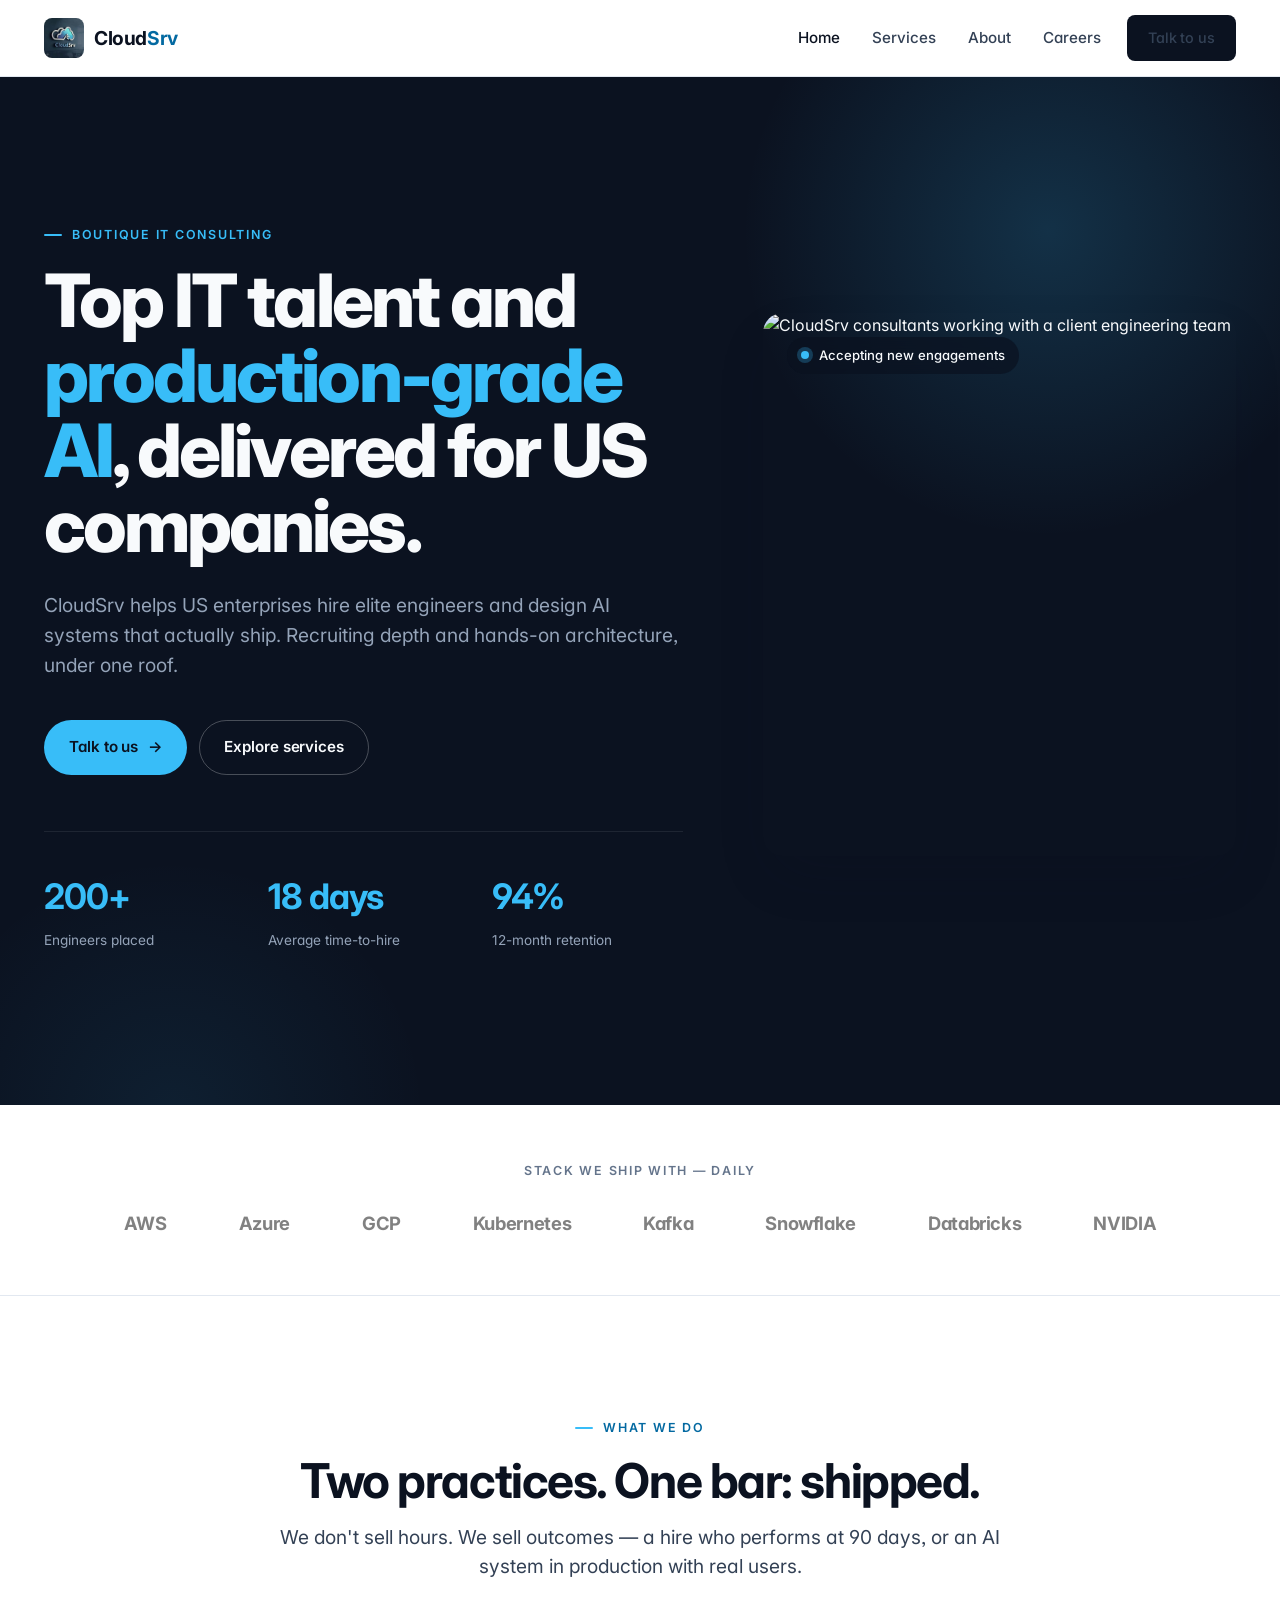
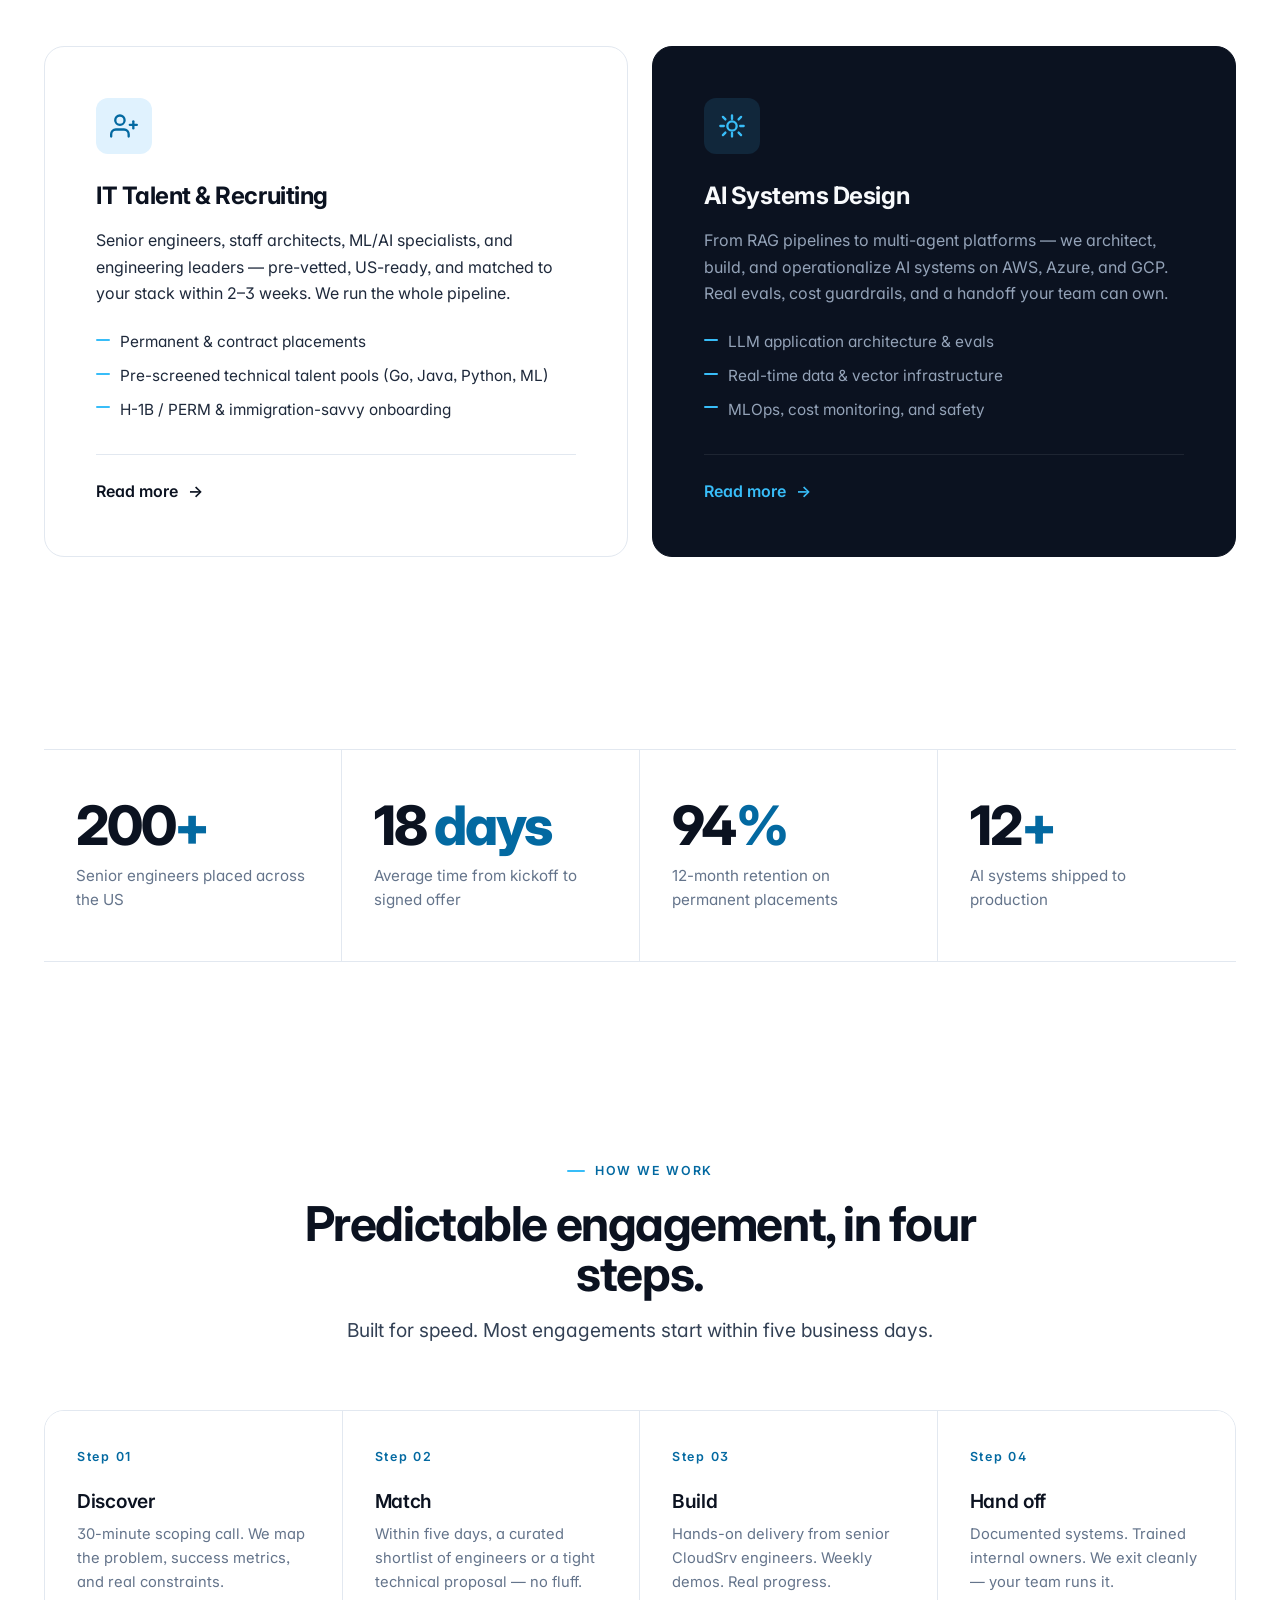
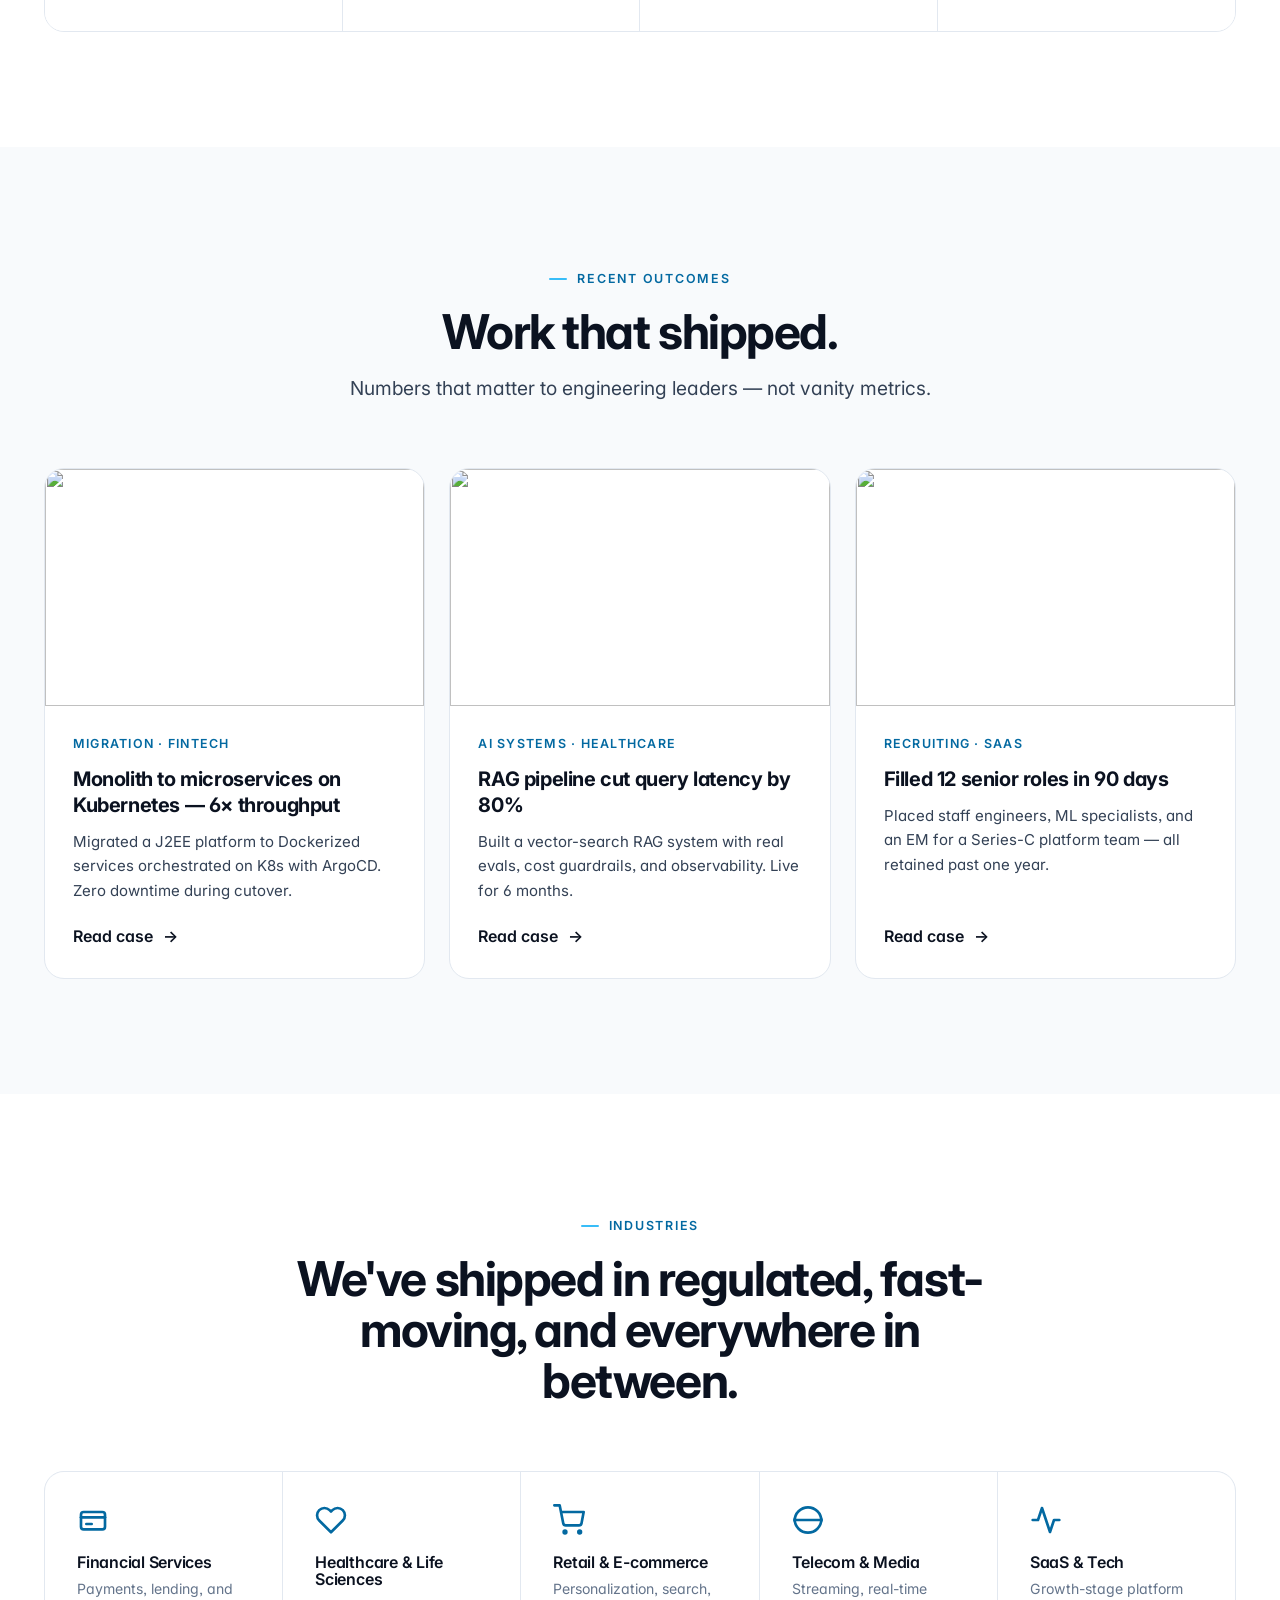
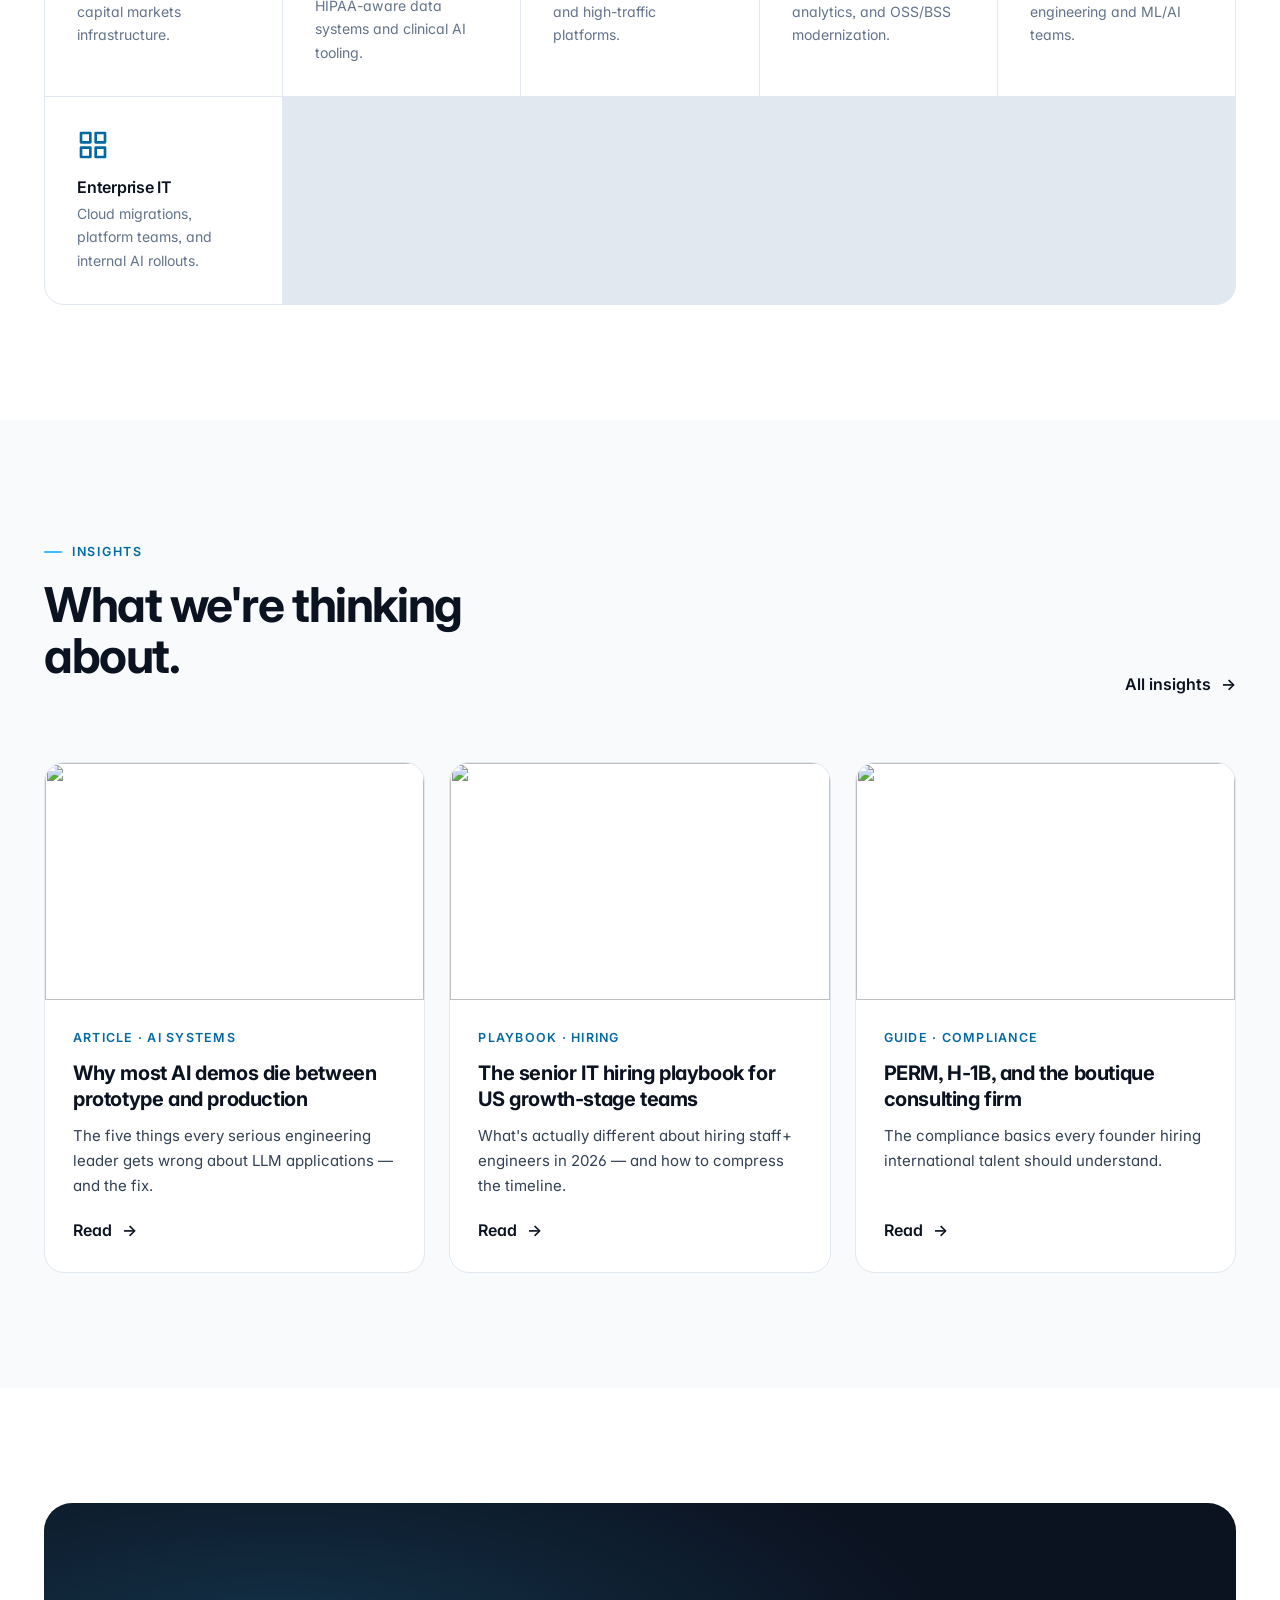
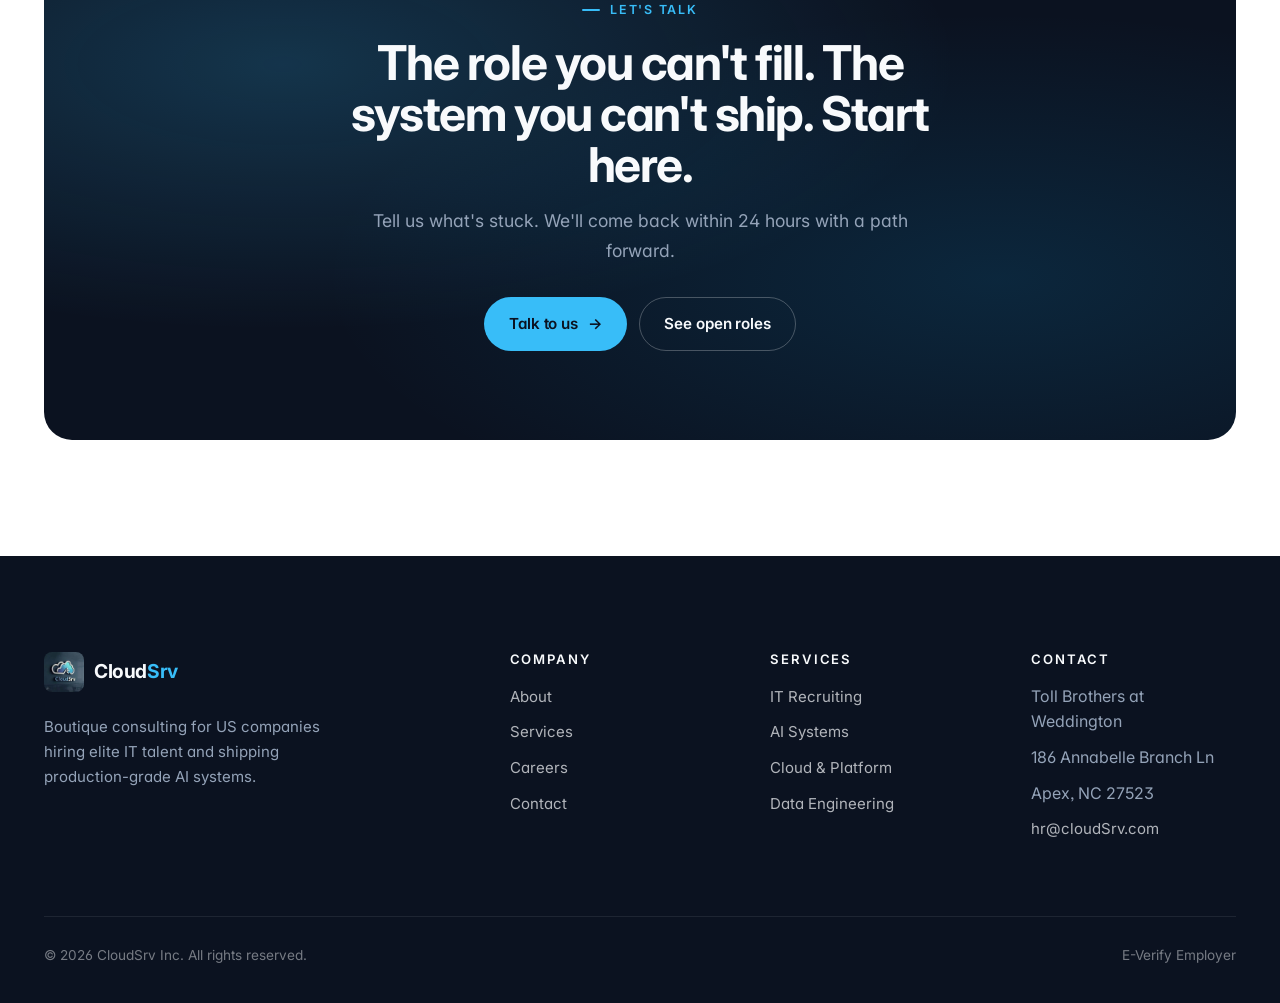
==== commit afe20d68: "Use uploaded JPG logo directly; round corners + correct favicon type Co-Authored-By: Claude Opus 4.7" ====
--- a/index.html
+++ b/index.html
@@ -8,7 +8,7 @@
   <meta property="og:title" content="CloudSrv — Boutique IT Consulting + AI Systems Design" />
   <meta property="og:description" content="Senior IT talent. Production-grade AI. Delivered for US companies." />
   <meta property="og:type" content="website" />
-  <link rel="icon" type="image/svg+xml" href="assets/brand-mark.svg" />
+  <link rel="icon" type="image/jpeg" href="assets/cloudsrv_logo.jpg" />
   <link rel="preconnect" href="https://fonts.googleapis.com" />
   <link rel="preconnect" href="https://fonts.gstatic.com" crossorigin />
   <link href="https://fonts.googleapis.com/css2?family=Inter:wght@400;500;600;700;800;900&display=swap" rel="stylesheet" />
@@ -20,7 +20,7 @@
 <nav class="nav">
   <div class="container nav-inner">
     <a href="index.html" class="brand-link">
-      <img class="brand-mark" src="assets/brand-mark.svg" alt="" width="36" height="36" />
+      <img class="brand-mark" src="assets/cloudsrv_logo.jpg" alt="" width="36" height="36" />
       <span class="brand-name">Cloud<span>Srv</span></span>
     </a>
     <button class="nav-toggle" aria-label="Open menu" aria-expanded="false" onclick="const n=document.getElementById('navlinks');const o=n.classList.toggle('open');this.setAttribute('aria-expanded',o)">
@@ -405,7 +405,7 @@
     <div class="footer-grid">
       <div>
         <a href="index.html" class="brand-link">
-          <img class="brand-mark" src="assets/brand-mark.svg" alt="" width="36" height="36" />
+          <img class="brand-mark" src="assets/cloudsrv_logo.jpg" alt="" width="36" height="36" />
           <span class="brand-name">Cloud<span>Srv</span></span>
         </a>
         <p>Boutique consulting for US companies hiring elite IT talent and shipping production-grade AI systems.</p>
--- a/assets/style.css
+++ b/assets/style.css
@@ -150,7 +150,7 @@
 }
 .nav-inner { display: flex; align-items: center; justify-content: space-between; height: 76px; }
 .brand-link { display: inline-flex; align-items: center; gap: 10px; color: var(--ink); }
-.brand-mark { width: 36px; height: 36px; flex-shrink: 0; }
+.brand-mark { width: 40px; height: 40px; flex-shrink: 0; border-radius: 8px; object-fit: cover; }
 .brand-name { font-size: 1.2rem; font-weight: 700; letter-spacing: -0.02em; color: var(--ink); }
 .brand-name span { color: var(--brand-deep); }
 .nav-links { display: flex; align-items: center; gap: 4px; }
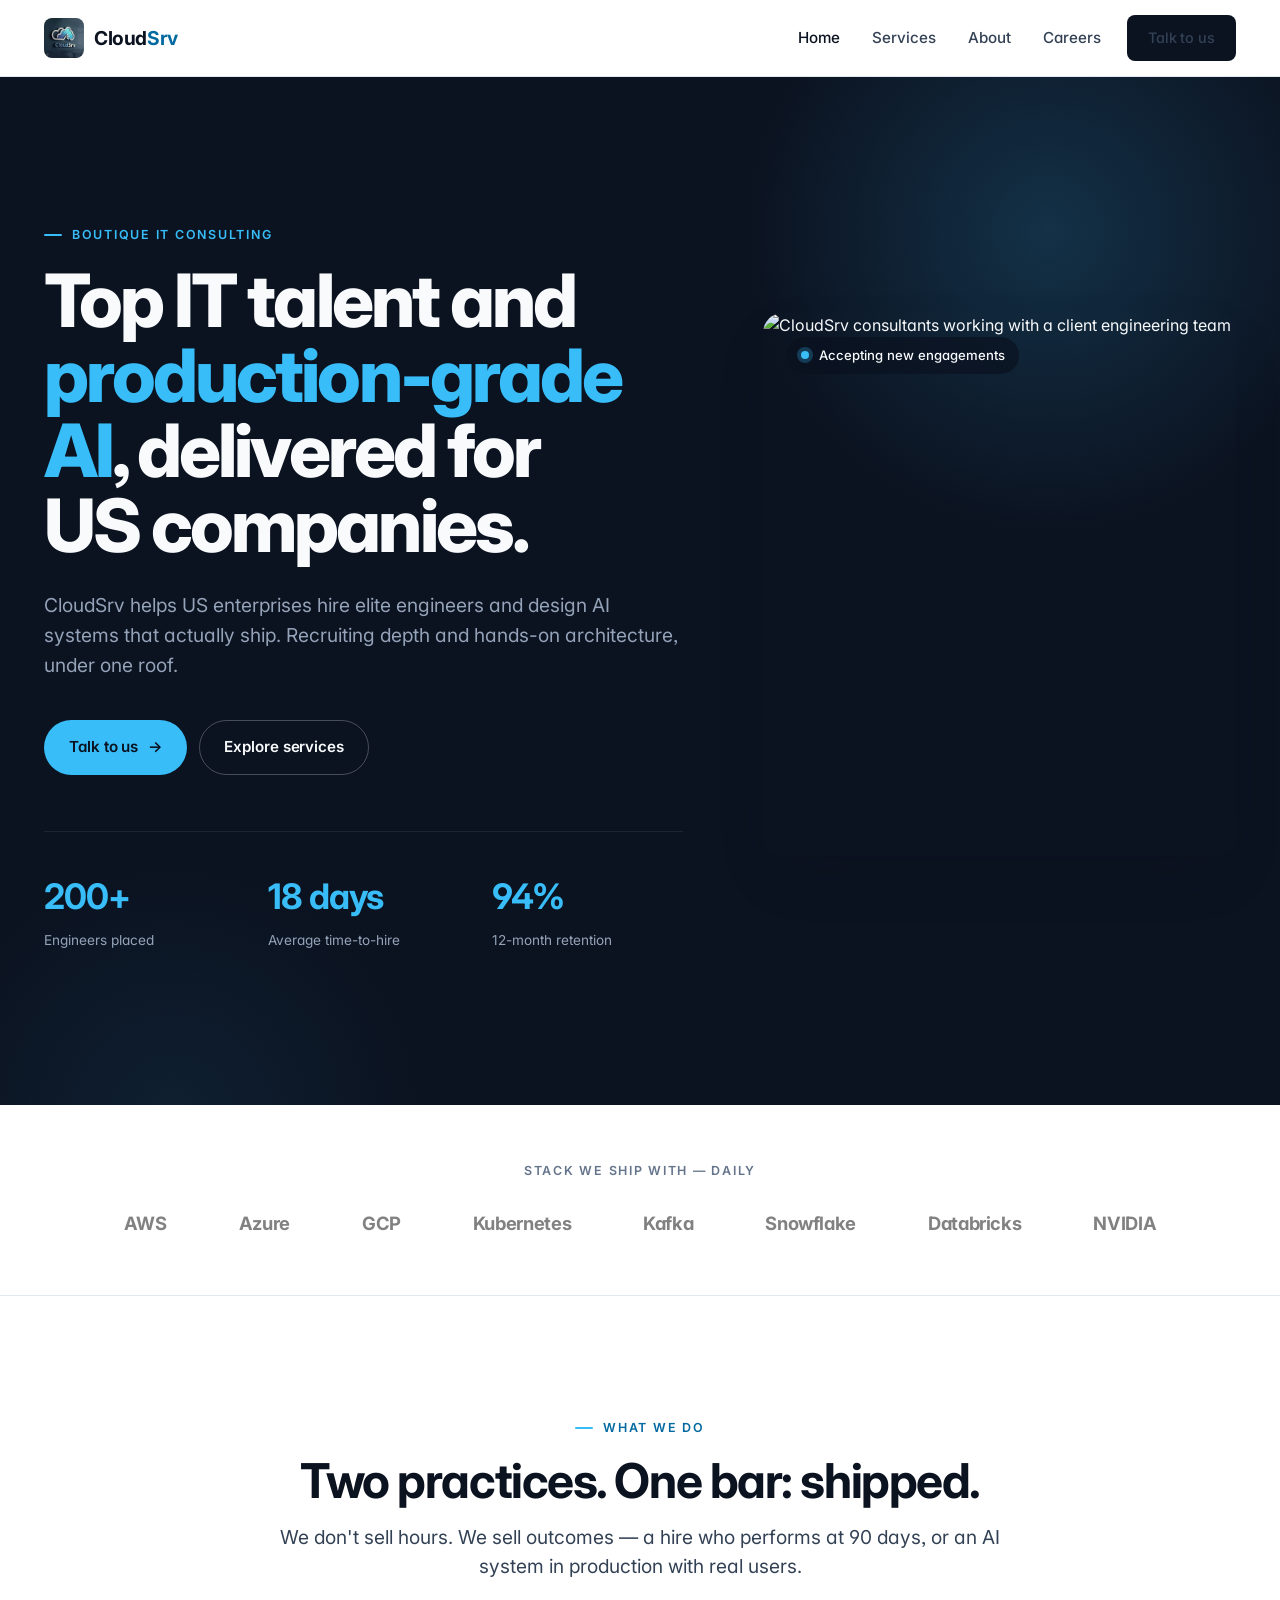
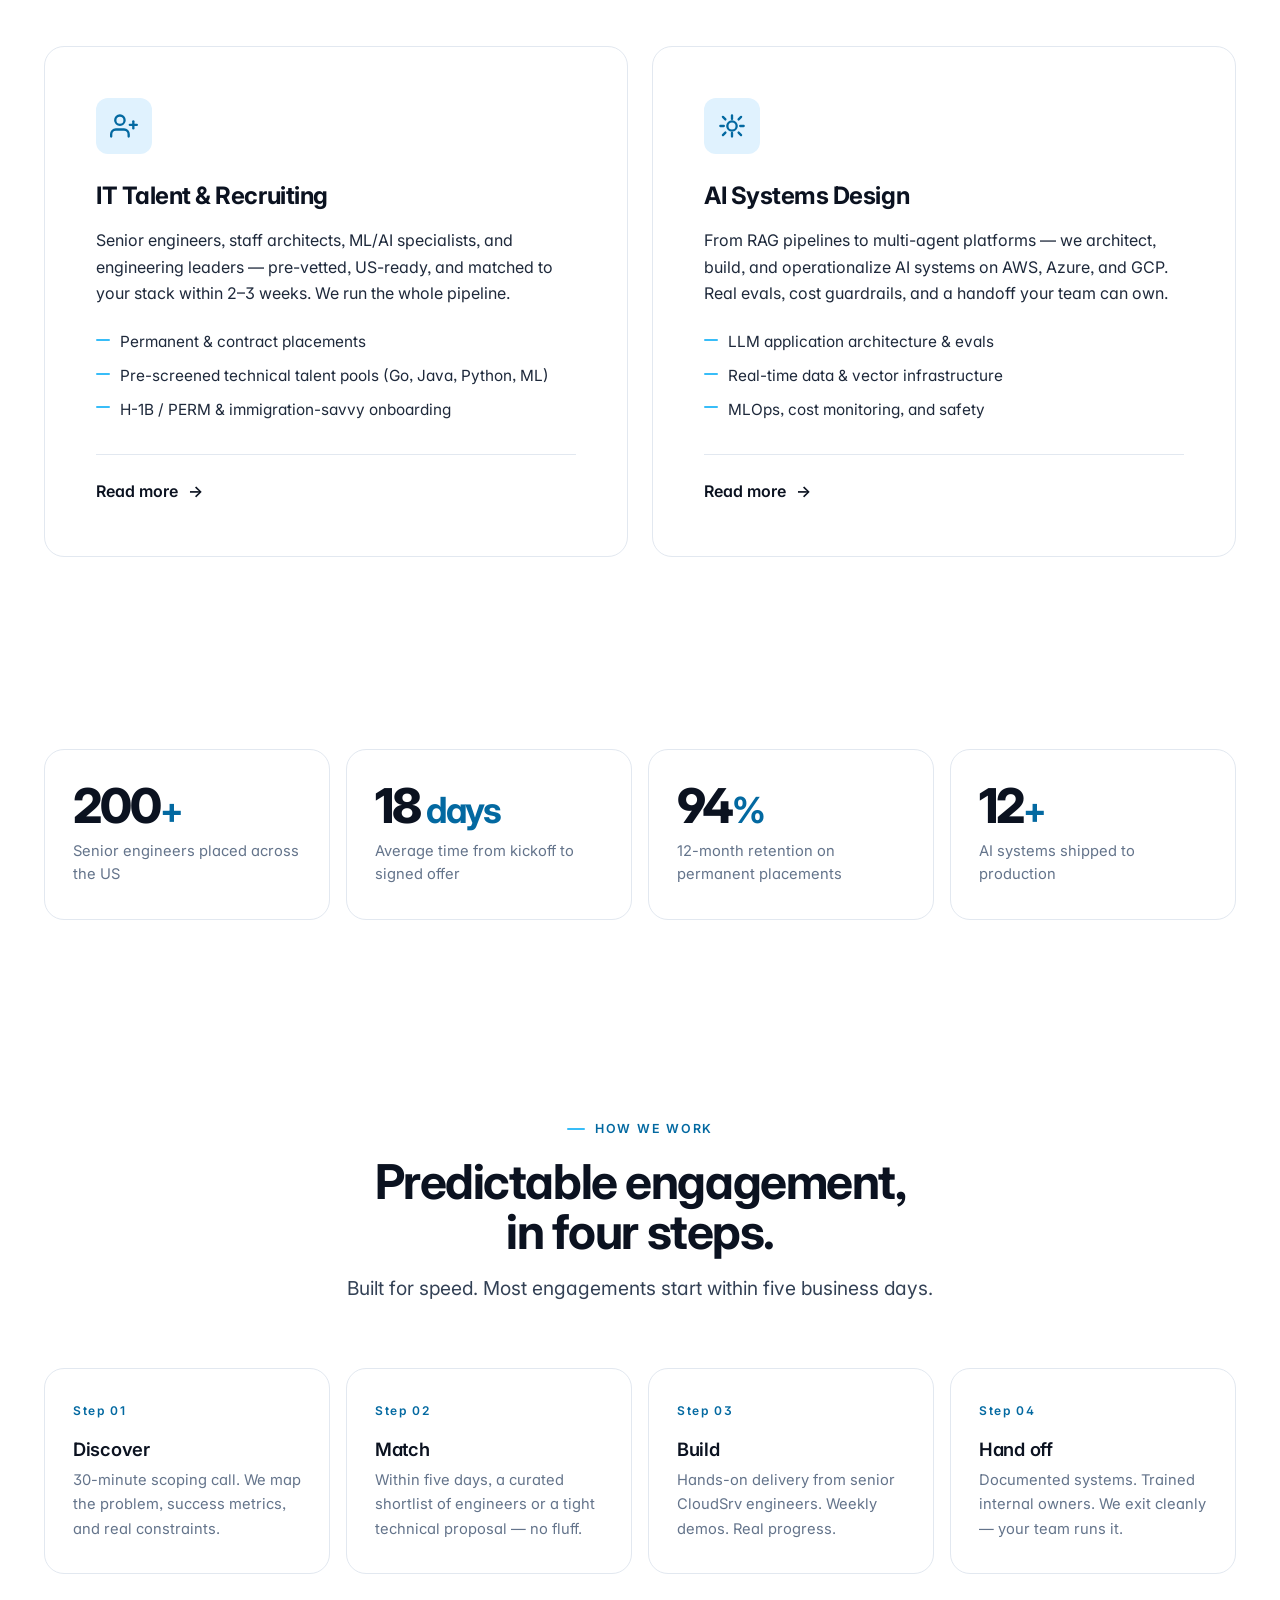
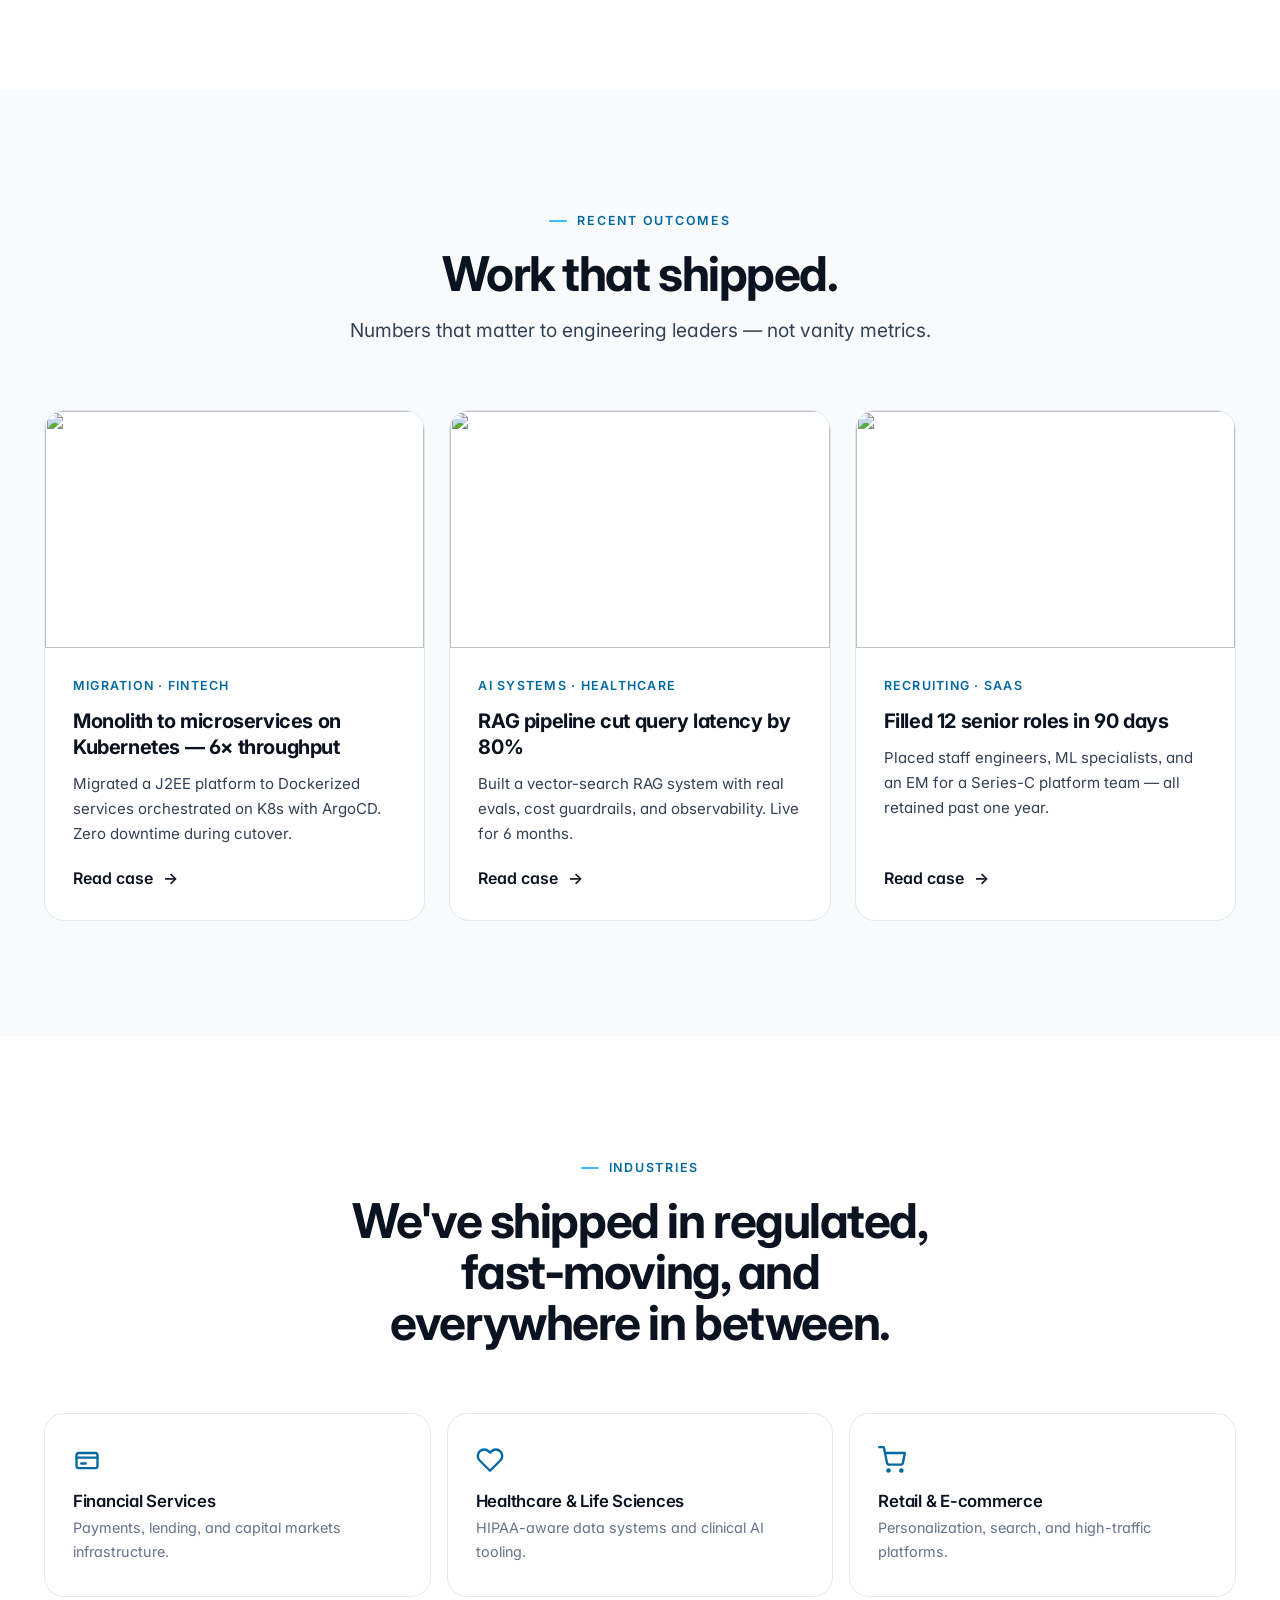
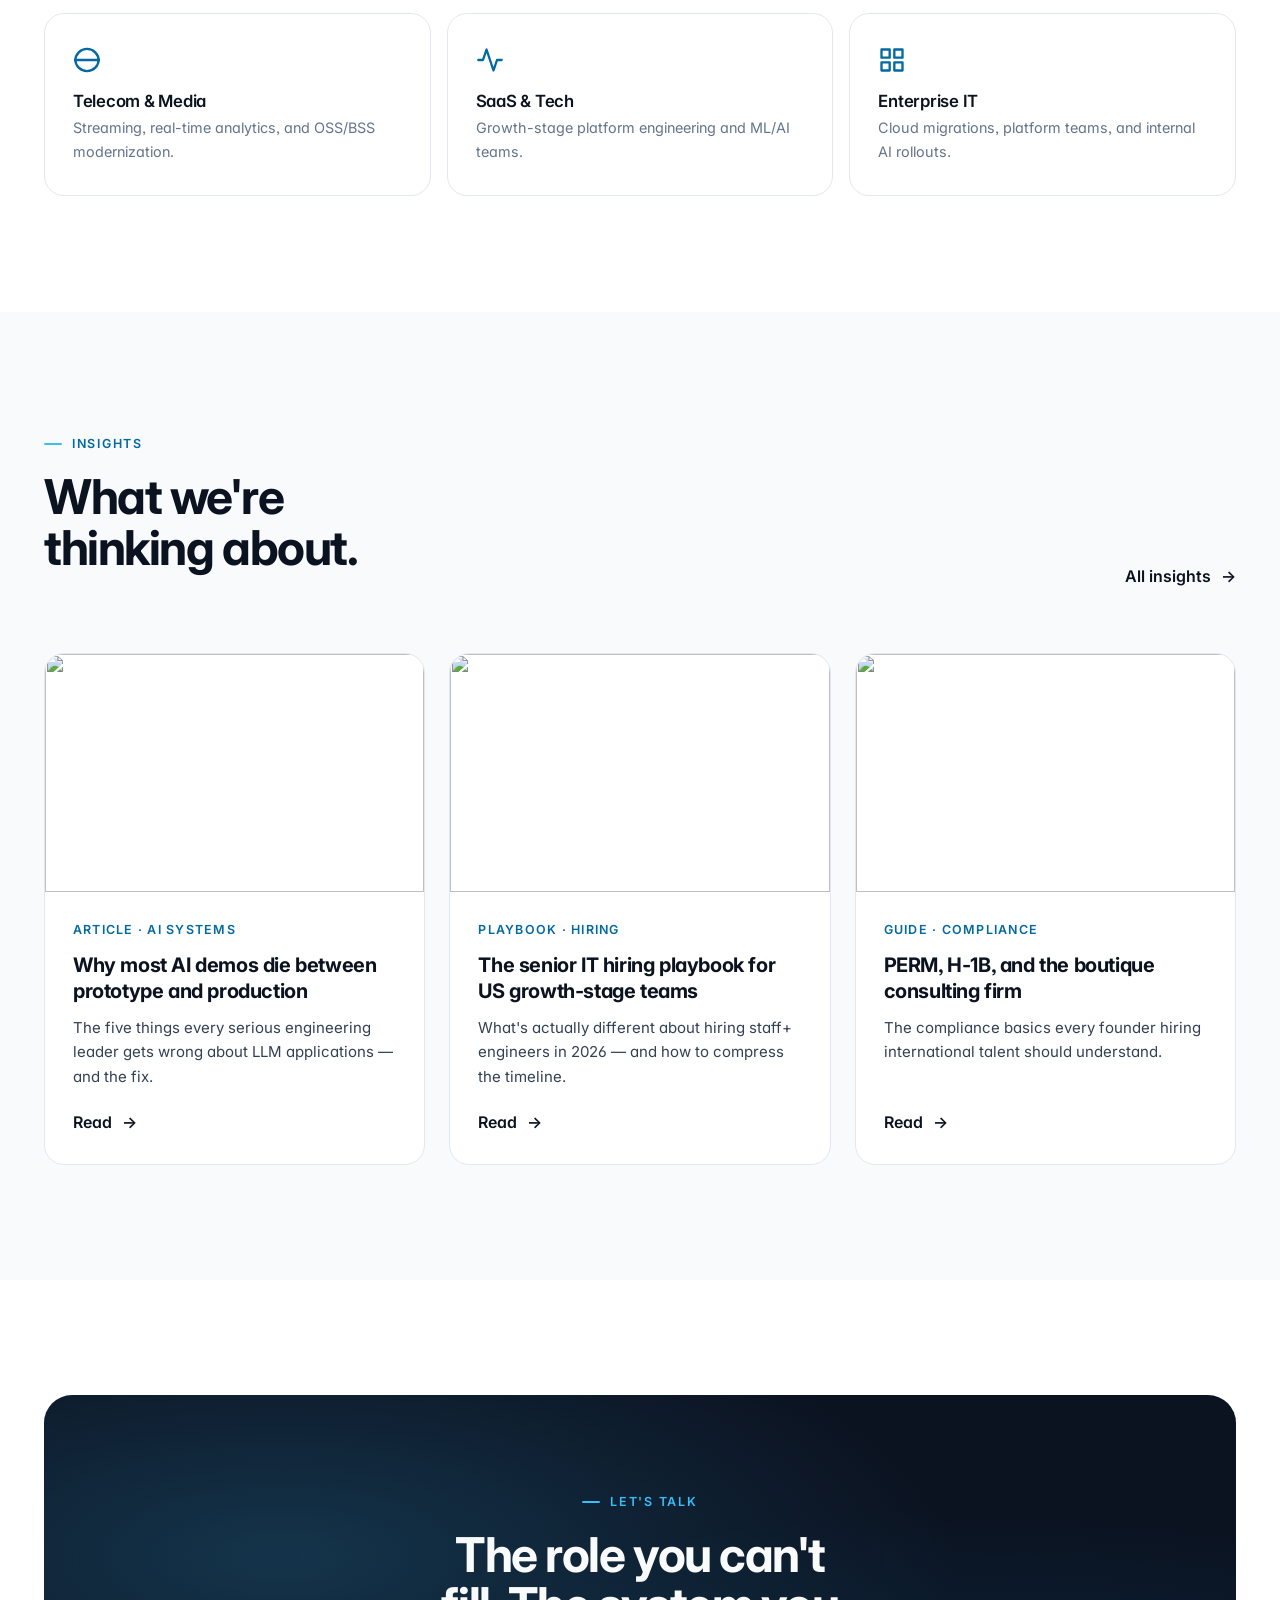
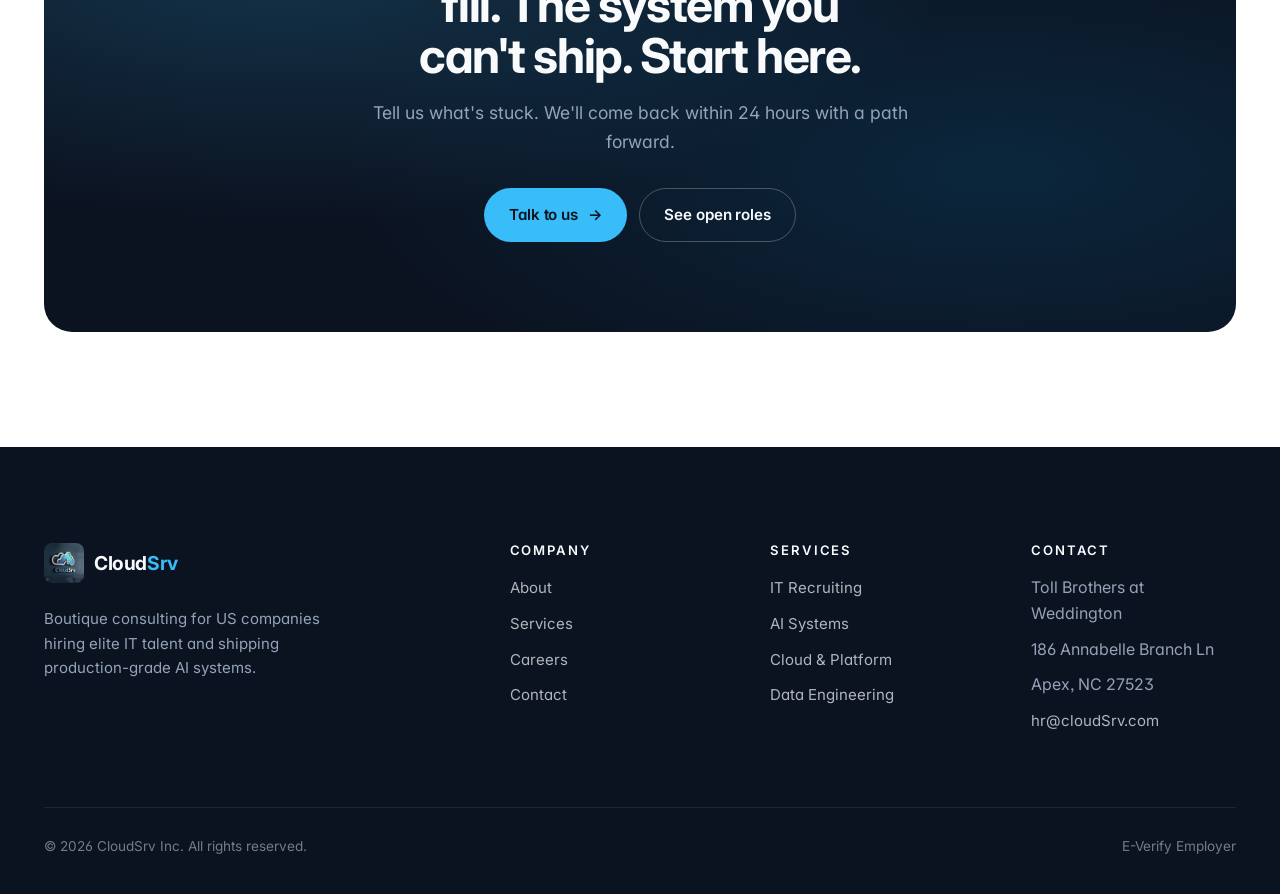
==== commit 06c91590: "Make both practice tiles light for consistency (drop dark variant) Co-Authored-By: Claude Opus 4.7 (" ====
--- a/index.html
+++ b/index.html
@@ -129,7 +129,7 @@
           </div>
         </article>
 
-        <article class="practice-tile dark">
+        <article class="practice-tile">
           <div class="practice-icon">
             <svg width="28" height="28" viewBox="0 0 24 24" fill="none" stroke="currentColor" stroke-width="2" stroke-linecap="round" stroke-linejoin="round" aria-hidden="true">
               <path d="M12 3v3"/>
@@ -151,7 +151,7 @@
             <li>MLOps, cost monitoring, and safety</li>
           </ul>
           <div class="practice-foot">
-            <a href="services.html#ai" class="btn-arrow on-dark">Read more <span class="arrow" aria-hidden="true">→</span></a>
+            <a href="services.html#ai" class="btn-arrow">Read more <span class="arrow" aria-hidden="true">→</span></a>
           </div>
         </article>
 
--- a/assets/style.css
+++ b/assets/style.css
@@ -92,8 +92,8 @@
   line-height: 1.08;
   letter-spacing: -0.025em;
 }
-h1 { font-size: clamp(2.6rem, 6vw, 4.6rem); font-weight: 800; letter-spacing: -0.04em; line-height: 1.02; }
-h2 { font-size: clamp(2rem, 4.2vw, 3rem); font-weight: 700; letter-spacing: -0.03em; line-height: 1.06; }
+h1 { font-size: clamp(2.6rem, 6vw, 4.6rem); font-weight: 800; letter-spacing: -0.04em; line-height: 1.02; text-wrap: balance; }
+h2 { font-size: clamp(2rem, 4.2vw, 3rem); font-weight: 700; letter-spacing: -0.03em; line-height: 1.06; text-wrap: balance; }
 h3 { font-size: 1.5rem; font-weight: 700; letter-spacing: -0.02em; line-height: 1.2; }
 h4 { font-size: 1.125rem; font-weight: 600; letter-spacing: -0.015em; }
 p  { color: var(--ink-2); line-height: 1.65; }
@@ -294,43 +294,61 @@
 .practice-foot { margin-top: auto; padding-top: 24px; border-top: 1px solid var(--line); }
 .practice-tile.dark .practice-foot { border-color: var(--dark-line); }
 
-/* ---------- 12. Stat blocks (numbered) ---------- */
+/* ---------- 12. Stat blocks (soft cards, consistent) ---------- */
 .stats-grid {
-  display: grid; grid-template-columns: repeat(auto-fit, minmax(220px, 1fr));
-  gap: 0;
-  border-top: 1px solid var(--line);
-  border-bottom: 1px solid var(--line);
-}
-.stat-block { padding: 48px 32px; border-right: 1px solid var(--line); position: relative; }
-.stat-block:last-child { border-right: none; }
-.stat-block .num { font-size: clamp(2.4rem, 4.5vw, 3.4rem); font-weight: 800; letter-spacing: -0.04em; color: var(--ink); line-height: 1; margin-bottom: 12px; }
-.stat-block .num span { color: var(--brand-deep); }
-.stat-block .label { font-size: 0.95rem; color: var(--muted); max-width: 24ch; }
-
-/* ---------- 13. Process (numbered steps) ---------- */
-.process { display: grid; grid-template-columns: repeat(auto-fit, minmax(220px, 1fr)); gap: 0; border: 1px solid var(--line); border-radius: var(--r-lg); overflow: hidden; }
-.process-step { padding: 36px 32px; background: var(--surface); border-right: 1px solid var(--line); position: relative; transition: background .25s var(--ease); }
-.process-step:last-child { border-right: none; }
-.process-step:hover { background: var(--surface-2); }
-.process-step .num { font-size: 0.78rem; font-weight: 600; letter-spacing: 0.14em; color: var(--brand-deep); margin-bottom: 24px; }
-.process-step h4 { font-size: 1.2rem; margin-bottom: 10px; }
+  display: grid; grid-template-columns: repeat(4, 1fr);
+  gap: 16px;
+}
+@media (max-width: 900px) { .stats-grid { grid-template-columns: repeat(2, 1fr); } }
+@media (max-width: 480px) { .stats-grid { grid-template-columns: 1fr; } }
+.stat-block {
+  background: var(--surface);
+  border: 1px solid var(--line);
+  border-radius: var(--r-lg);
+  padding: 32px 28px;
+  transition: border-color .25s var(--ease), transform .25s var(--ease);
+}
+.stat-block:hover { border-color: var(--brand); transform: translateY(-2px); }
+.stat-block .num { font-size: clamp(2.2rem, 4vw, 3rem); font-weight: 800; letter-spacing: -0.04em; color: var(--ink); line-height: 1; margin-bottom: 10px; }
+.stat-block .num span { color: var(--brand-deep); font-size: 0.75em; font-weight: 700; }
+.stat-block .label { font-size: 0.92rem; color: var(--muted); max-width: 28ch; }
+
+/* ---------- 13. Process (soft cards, consistent) ---------- */
+.process { display: grid; grid-template-columns: repeat(4, 1fr); gap: 16px; }
+@media (max-width: 900px) { .process { grid-template-columns: repeat(2, 1fr); } }
+@media (max-width: 480px) { .process { grid-template-columns: 1fr; } }
+.process-step {
+  background: var(--surface);
+  border: 1px solid var(--line);
+  border-radius: var(--r-lg);
+  padding: 32px 28px;
+  position: relative;
+  transition: border-color .25s var(--ease), transform .25s var(--ease);
+}
+.process-step:hover { border-color: var(--brand); transform: translateY(-2px); }
+.process-step .num { font-size: 0.75rem; font-weight: 600; letter-spacing: 0.14em; color: var(--brand-deep); margin-bottom: 20px; }
+.process-step h4 { font-size: 1.15rem; margin-bottom: 8px; }
 .process-step p { font-size: 0.92rem; color: var(--muted); margin: 0; }
-@media (max-width: 900px) {
-  .process { grid-template-columns: 1fr 1fr; }
-  .process-step { border-right: 1px solid var(--line); border-bottom: 1px solid var(--line); }
-}
-@media (max-width: 560px) {
-  .process { grid-template-columns: 1fr; }
-  .process-step { border-right: none; }
-}
-
-/* ---------- 14. Industries grid ---------- */
-.industries { display: grid; grid-template-columns: repeat(auto-fit, minmax(220px, 1fr)); gap: 1px; background: var(--line); border: 1px solid var(--line); border-radius: var(--r-lg); overflow: hidden; }
-.industry { padding: 32px; background: var(--surface); transition: background .25s var(--ease); }
-.industry:hover { background: var(--surface-2); }
-.industry-icon { width: 32px; height: 32px; color: var(--brand-deep); margin-bottom: 18px; }
-.industry h4 { font-size: 1rem; font-weight: 600; margin-bottom: 6px; }
-.industry p { font-size: 0.88rem; color: var(--muted); margin: 0; }
+
+/* ---------- 14. Industries (soft cards, consistent, fixed 3-col) ---------- */
+.industries {
+  display: grid;
+  grid-template-columns: repeat(3, 1fr);
+  gap: 16px;
+}
+@media (max-width: 900px) { .industries { grid-template-columns: repeat(2, 1fr); } }
+@media (max-width: 480px) { .industries { grid-template-columns: 1fr; } }
+.industry {
+  background: var(--surface);
+  border: 1px solid var(--line);
+  border-radius: var(--r-lg);
+  padding: 32px 28px;
+  transition: border-color .25s var(--ease), transform .25s var(--ease);
+}
+.industry:hover { border-color: var(--brand); transform: translateY(-2px); }
+.industry-icon { width: 28px; height: 28px; color: var(--brand-deep); margin-bottom: 18px; }
+.industry h4 { font-size: 1.05rem; font-weight: 600; margin-bottom: 6px; }
+.industry p { font-size: 0.9rem; color: var(--muted); margin: 0; }
 
 /* ---------- 15. Case study / Insight tile ---------- */
 .tiles { display: grid; grid-template-columns: repeat(auto-fit, minmax(280px, 1fr)); gap: 24px; }
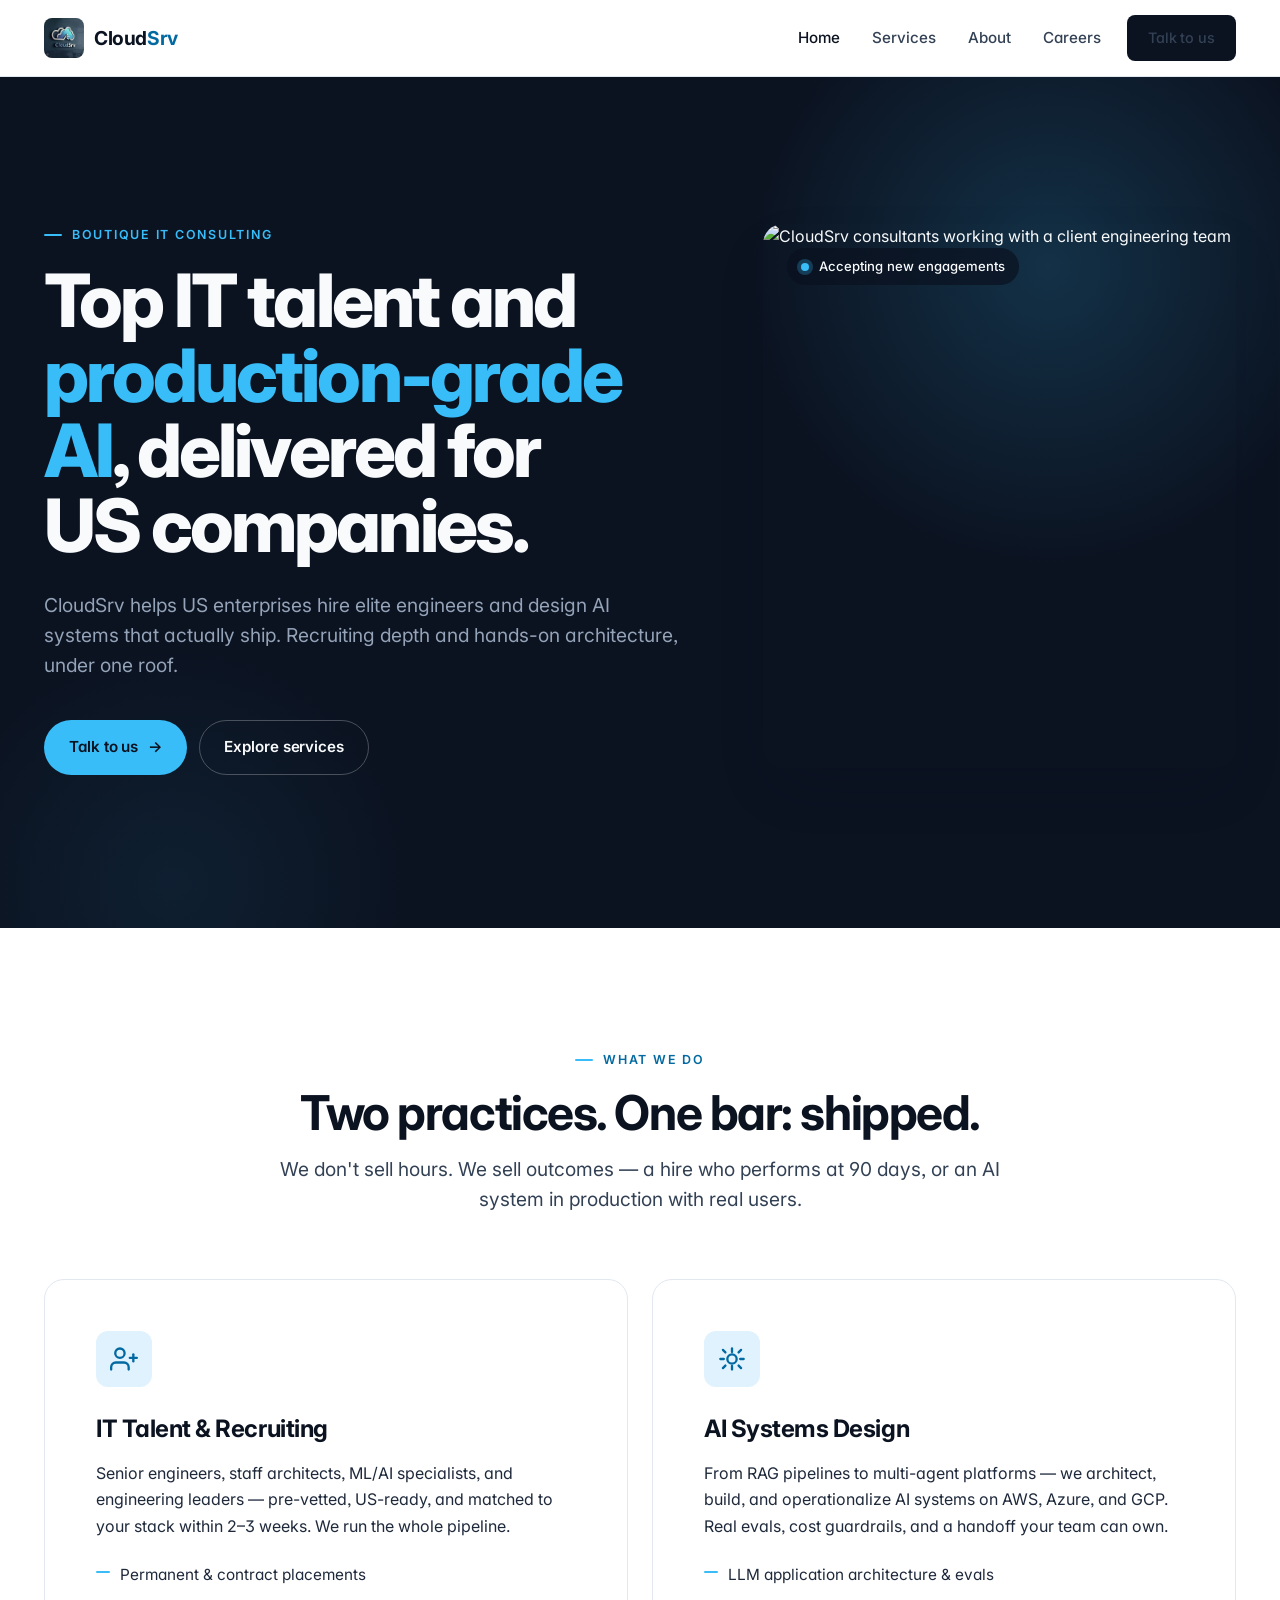
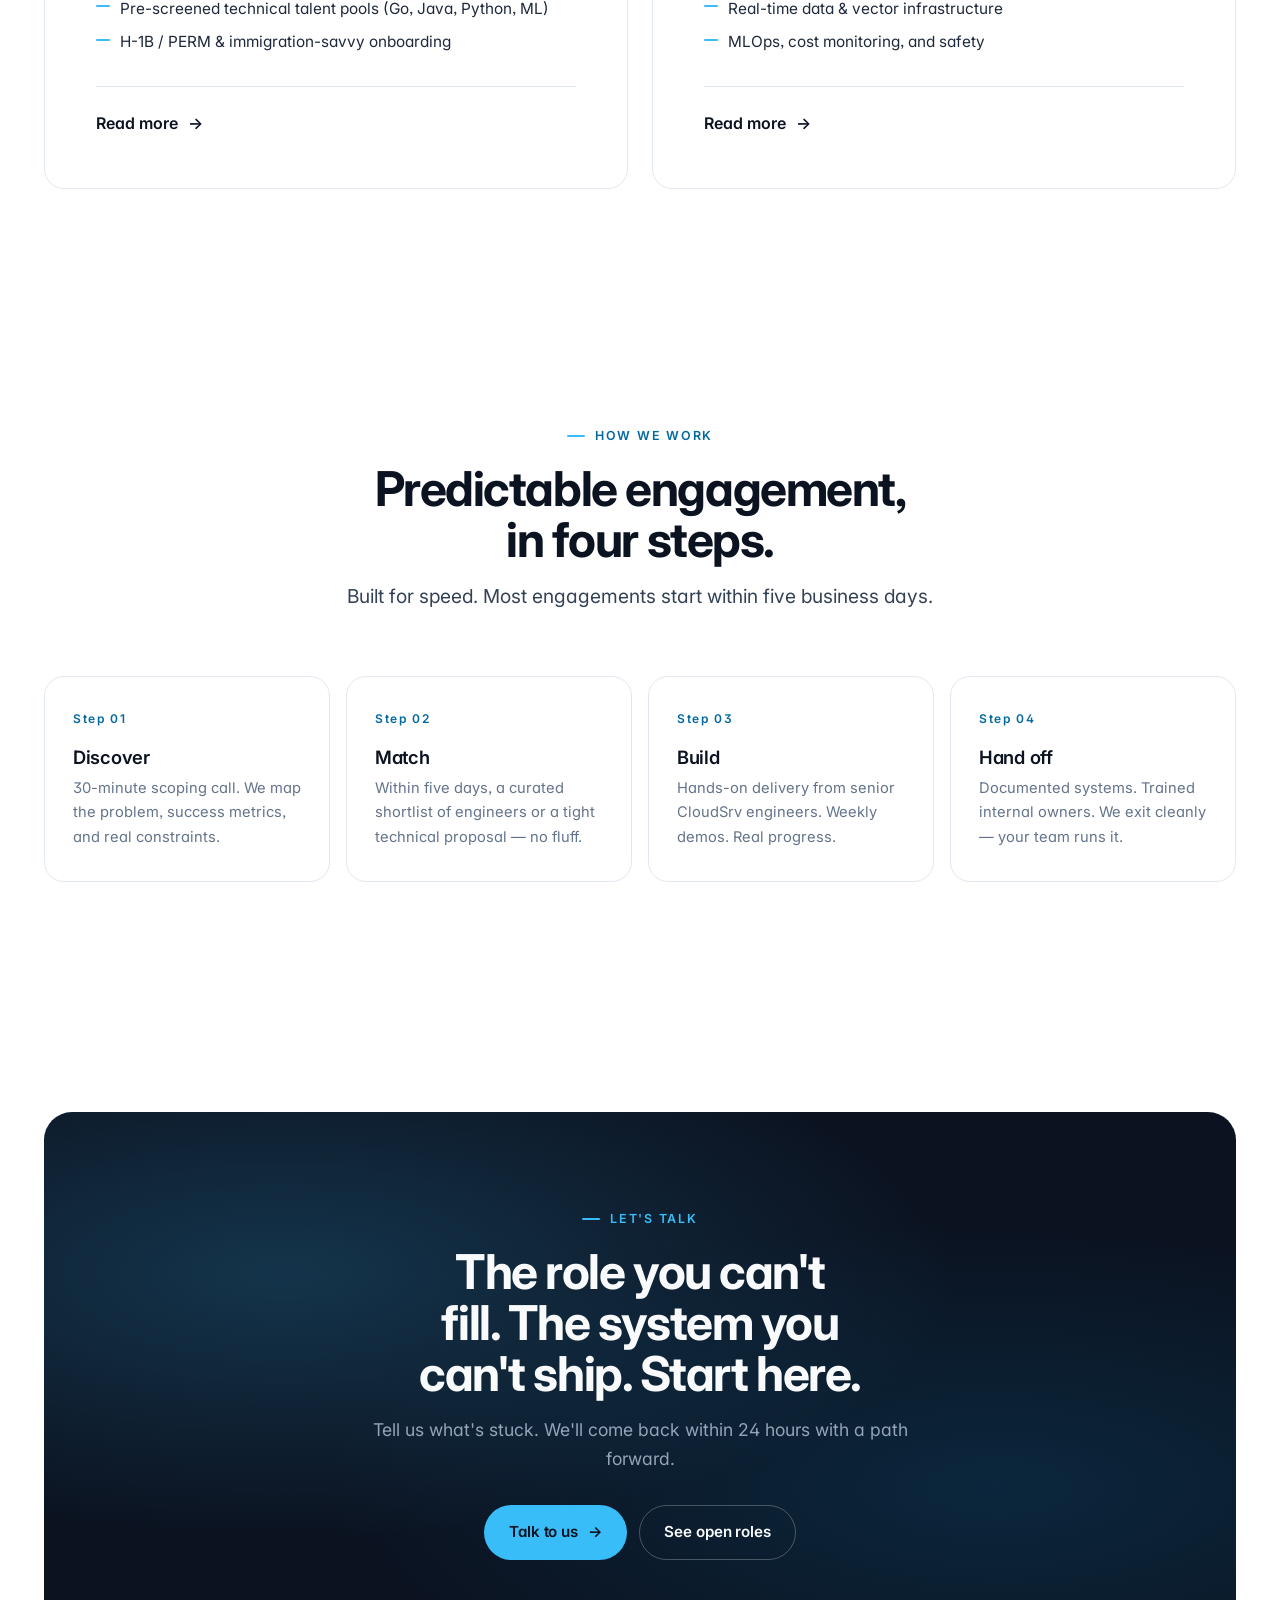
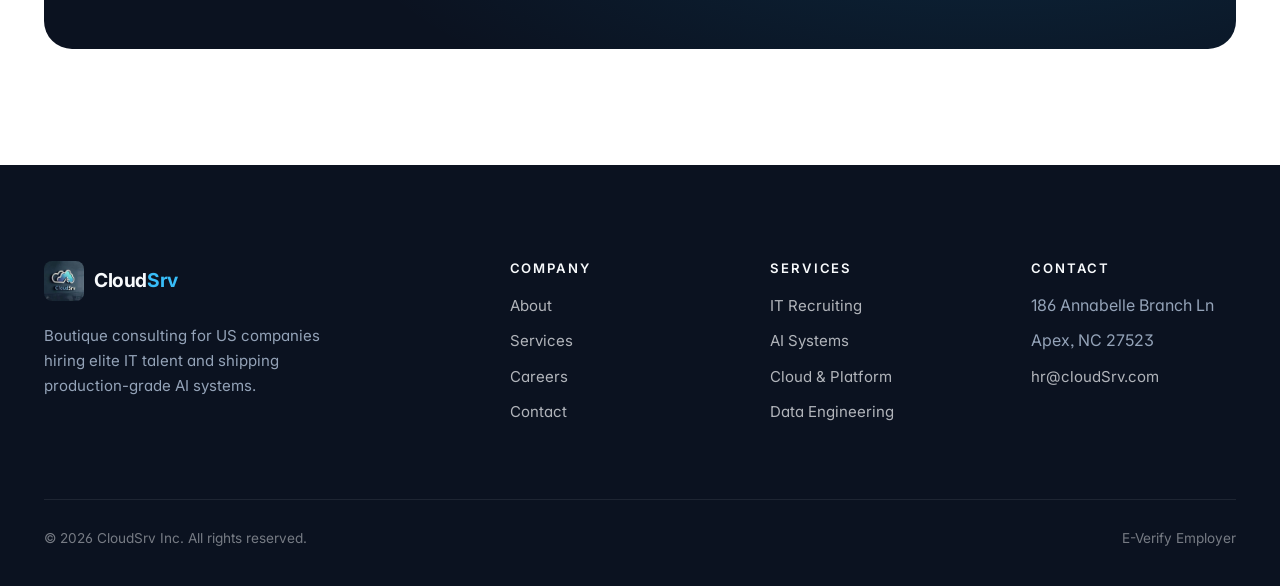
==== commit a1e6a25a: "Slim home page: remove Industries; lighten content to essentials Home is now Hero → Practices → Proc" ====
--- a/index.html
+++ b/index.html
@@ -52,20 +52,6 @@
             <a href="contactus.html" class="btn btn-on-dark">Talk to us <span aria-hidden="true">→</span></a>
             <a href="services.html" class="btn btn-outline-on-dark">Explore services</a>
           </div>
-          <div class="hero-stats">
-            <div>
-              <div class="hero-stat-num">200+</div>
-              <div class="hero-stat-label">Engineers placed</div>
-            </div>
-            <div>
-              <div class="hero-stat-num">18 days</div>
-              <div class="hero-stat-label">Average time-to-hire</div>
-            </div>
-            <div>
-              <div class="hero-stat-num">94%</div>
-              <div class="hero-stat-label">12-month retention</div>
-            </div>
-          </div>
         </div>
         <div class="hero-visual">
           <img src="https://images.unsplash.com/photo-1543269865-cbf427effbad?w=1200&amp;q=80&amp;auto=format&amp;fit=crop"
@@ -78,26 +64,7 @@
   </section>
 
   <!-- =========================
-       LOGO STRIP (stack we ship with)
-       ========================= -->
-  <section class="logos">
-    <div class="container">
-      <div class="logos-head">Stack we ship with — daily</div>
-      <div class="logos-strip">
-        <span>AWS</span>
-        <span>Azure</span>
-        <span>GCP</span>
-        <span>Kubernetes</span>
-        <span>Kafka</span>
-        <span>Snowflake</span>
-        <span>Databricks</span>
-        <span>NVIDIA</span>
-      </div>
-    </div>
-  </section>
-
-  <!-- =========================
-       PRACTICES (light + dark tiles)
+       PRACTICES
        ========================= -->
   <section class="section">
     <div class="container">
@@ -160,33 +127,7 @@
   </section>
 
   <!-- =========================
-       STATS GRID (numbers that matter)
-       ========================= -->
-  <section class="section-tight">
-    <div class="container">
-      <div class="stats-grid">
-        <div class="stat-block">
-          <div class="num">200<span>+</span></div>
-          <div class="label">Senior engineers placed across the US</div>
-        </div>
-        <div class="stat-block">
-          <div class="num">18<span> days</span></div>
-          <div class="label">Average time from kickoff to signed offer</div>
-        </div>
-        <div class="stat-block">
-          <div class="num">94<span>%</span></div>
-          <div class="label">12-month retention on permanent placements</div>
-        </div>
-        <div class="stat-block">
-          <div class="num">12<span>+</span></div>
-          <div class="label">AI systems shipped to production</div>
-        </div>
-      </div>
-    </div>
-  </section>
-
-  <!-- =========================
-       PROCESS (4 numbered steps)
+       PROCESS
        ========================= -->
   <section class="section">
     <div class="container">
@@ -216,164 +157,6 @@
           <h4>Hand off</h4>
           <p>Documented systems. Trained internal owners. We exit cleanly — your team runs it.</p>
         </div>
-      </div>
-    </div>
-  </section>
-
-  <!-- =========================
-       CASE STUDIES / OUTCOMES
-       ========================= -->
-  <section class="section" style="background:var(--surface-2)">
-    <div class="container">
-      <div class="section-head">
-        <span class="eyebrow">Recent outcomes</span>
-        <h2>Work that shipped.</h2>
-        <p class="lead">Numbers that matter to engineering leaders — not vanity metrics.</p>
-      </div>
-      <div class="tiles">
-
-        <article class="tile">
-          <div class="tile-media">
-            <img src="https://images.unsplash.com/photo-1531538606174-0f90ff5dce83?w=1200&amp;q=80&amp;auto=format&amp;fit=crop" alt="" loading="lazy" />
-          </div>
-          <div class="tile-body">
-            <div class="tile-meta">Migration · Fintech</div>
-            <h3>Monolith to microservices on Kubernetes — 6× throughput</h3>
-            <p>Migrated a J2EE platform to Dockerized services orchestrated on K8s with ArgoCD. Zero downtime during cutover.</p>
-            <div class="tile-foot">
-              <a href="#" class="btn-arrow">Read case <span class="arrow" aria-hidden="true">→</span></a>
-            </div>
-          </div>
-        </article>
-
-        <article class="tile">
-          <div class="tile-media">
-            <img src="https://images.unsplash.com/photo-1635070041078-e363dbe005cb?w=1200&amp;q=80&amp;auto=format&amp;fit=crop" alt="" loading="lazy" />
-          </div>
-          <div class="tile-body">
-            <div class="tile-meta">AI Systems · Healthcare</div>
-            <h3>RAG pipeline cut query latency by 80%</h3>
-            <p>Built a vector-search RAG system with real evals, cost guardrails, and observability. Live for 6 months.</p>
-            <div class="tile-foot">
-              <a href="#" class="btn-arrow">Read case <span class="arrow" aria-hidden="true">→</span></a>
-            </div>
-          </div>
-        </article>
-
-        <article class="tile">
-          <div class="tile-media">
-            <img src="https://images.unsplash.com/photo-1573164713988-8665fc963095?w=1200&amp;q=80&amp;auto=format&amp;fit=crop" alt="" loading="lazy" />
-          </div>
-          <div class="tile-body">
-            <div class="tile-meta">Recruiting · SaaS</div>
-            <h3>Filled 12 senior roles in 90 days</h3>
-            <p>Placed staff engineers, ML specialists, and an EM for a Series-C platform team — all retained past one year.</p>
-            <div class="tile-foot">
-              <a href="#" class="btn-arrow">Read case <span class="arrow" aria-hidden="true">→</span></a>
-            </div>
-          </div>
-        </article>
-
-      </div>
-    </div>
-  </section>
-
-  <!-- =========================
-       INDUSTRIES SERVED
-       ========================= -->
-  <section class="section">
-    <div class="container">
-      <div class="section-head">
-        <span class="eyebrow">Industries</span>
-        <h2>We've shipped in regulated, fast-moving, and everywhere in between.</h2>
-      </div>
-      <div class="industries">
-        <div class="industry">
-          <svg class="industry-icon" viewBox="0 0 24 24" fill="none" stroke="currentColor" stroke-width="2" stroke-linecap="round" stroke-linejoin="round"><rect x="3" y="6" width="18" height="13" rx="2"/><path d="M3 10h18"/><path d="M7 15h4"/></svg>
-          <h4>Financial Services</h4>
-          <p>Payments, lending, and capital markets infrastructure.</p>
-        </div>
-        <div class="industry">
-          <svg class="industry-icon" viewBox="0 0 24 24" fill="none" stroke="currentColor" stroke-width="2" stroke-linecap="round" stroke-linejoin="round"><path d="M20.84 4.61a5.5 5.5 0 0 0-7.78 0L12 5.67l-1.06-1.06a5.5 5.5 0 0 0-7.78 7.78L12 21.23l8.84-8.84a5.5 5.5 0 0 0 0-7.78z"/></svg>
-          <h4>Healthcare &amp; Life Sciences</h4>
-          <p>HIPAA-aware data systems and clinical AI tooling.</p>
-        </div>
-        <div class="industry">
-          <svg class="industry-icon" viewBox="0 0 24 24" fill="none" stroke="currentColor" stroke-width="2" stroke-linecap="round" stroke-linejoin="round"><circle cx="9" cy="21" r="1"/><circle cx="20" cy="21" r="1"/><path d="M1 1h4l2.68 13.39a2 2 0 0 0 2 1.61h9.72a2 2 0 0 0 2-1.61L23 6H6"/></svg>
-          <h4>Retail &amp; E-commerce</h4>
-          <p>Personalization, search, and high-traffic platforms.</p>
-        </div>
-        <div class="industry">
-          <svg class="industry-icon" viewBox="0 0 24 24" fill="none" stroke="currentColor" stroke-width="2" stroke-linecap="round" stroke-linejoin="round"><path d="M22 12.5a10 10 0 0 0-20 0"/><path d="M2 11.5a10 10 0 0 0 20 0"/><line x1="2" y1="12" x2="22" y2="12"/></svg>
-          <h4>Telecom &amp; Media</h4>
-          <p>Streaming, real-time analytics, and OSS/BSS modernization.</p>
-        </div>
-        <div class="industry">
-          <svg class="industry-icon" viewBox="0 0 24 24" fill="none" stroke="currentColor" stroke-width="2" stroke-linecap="round" stroke-linejoin="round"><polyline points="22 12 18 12 15 21 9 3 6 12 2 12"/></svg>
-          <h4>SaaS &amp; Tech</h4>
-          <p>Growth-stage platform engineering and ML/AI teams.</p>
-        </div>
-        <div class="industry">
-          <svg class="industry-icon" viewBox="0 0 24 24" fill="none" stroke="currentColor" stroke-width="2" stroke-linecap="round" stroke-linejoin="round"><rect x="3" y="3" width="7" height="7"/><rect x="14" y="3" width="7" height="7"/><rect x="14" y="14" width="7" height="7"/><rect x="3" y="14" width="7" height="7"/></svg>
-          <h4>Enterprise IT</h4>
-          <p>Cloud migrations, platform teams, and internal AI rollouts.</p>
-        </div>
-      </div>
-    </div>
-  </section>
-
-  <!-- =========================
-       INSIGHTS
-       ========================= -->
-  <section class="section" style="background:var(--surface-2)">
-    <div class="container">
-      <div class="section-head left" style="margin-left:0; max-width:none; display:flex; justify-content:space-between; align-items:end; gap:32px; flex-wrap:wrap;">
-        <div style="max-width:560px;">
-          <span class="eyebrow">Insights</span>
-          <h2>What we're thinking about.</h2>
-        </div>
-        <a href="#" class="btn-arrow">All insights <span class="arrow" aria-hidden="true">→</span></a>
-      </div>
-      <div class="tiles">
-        <article class="tile">
-          <div class="tile-media">
-            <img src="https://images.unsplash.com/photo-1551288049-bebda4e38f71?w=1200&amp;q=80&amp;auto=format&amp;fit=crop" alt="" loading="lazy" />
-          </div>
-          <div class="tile-body">
-            <div class="tile-meta">Article · AI Systems</div>
-            <h3>Why most AI demos die between prototype and production</h3>
-            <p>The five things every serious engineering leader gets wrong about LLM applications — and the fix.</p>
-            <div class="tile-foot">
-              <a href="#" class="btn-arrow">Read <span class="arrow" aria-hidden="true">→</span></a>
-            </div>
-          </div>
-        </article>
-        <article class="tile">
-          <div class="tile-media">
-            <img src="https://images.unsplash.com/photo-1517048676732-d65bc937f952?w=1200&amp;q=80&amp;auto=format&amp;fit=crop" alt="" loading="lazy" />
-          </div>
-          <div class="tile-body">
-            <div class="tile-meta">Playbook · Hiring</div>
-            <h3>The senior IT hiring playbook for US growth-stage teams</h3>
-            <p>What's actually different about hiring staff+ engineers in 2026 — and how to compress the timeline.</p>
-            <div class="tile-foot">
-              <a href="#" class="btn-arrow">Read <span class="arrow" aria-hidden="true">→</span></a>
-            </div>
-          </div>
-        </article>
-        <article class="tile">
-          <div class="tile-media">
-            <img src="https://images.unsplash.com/photo-1454165804606-c3d57bc86b40?w=1200&amp;q=80&amp;auto=format&amp;fit=crop" alt="" loading="lazy" />
-          </div>
-          <div class="tile-body">
-            <div class="tile-meta">Guide · Compliance</div>
-            <h3>PERM, H-1B, and the boutique consulting firm</h3>
-            <p>The compliance basics every founder hiring international talent should understand.</p>
-            <div class="tile-foot">
-              <a href="#" class="btn-arrow">Read <span class="arrow" aria-hidden="true">→</span></a>
-            </div>
-          </div>
-        </article>
       </div>
     </div>
   </section>
@@ -431,7 +214,6 @@
       <div>
         <h5>Contact</h5>
         <ul>
-          <li>Toll Brothers at Weddington</li>
           <li>186 Annabelle Branch Ln</li>
           <li>Apex, NC 27523</li>
           <li><a href="mailto:hr@cloudSrv.com">hr@cloudSrv.com</a></li>
